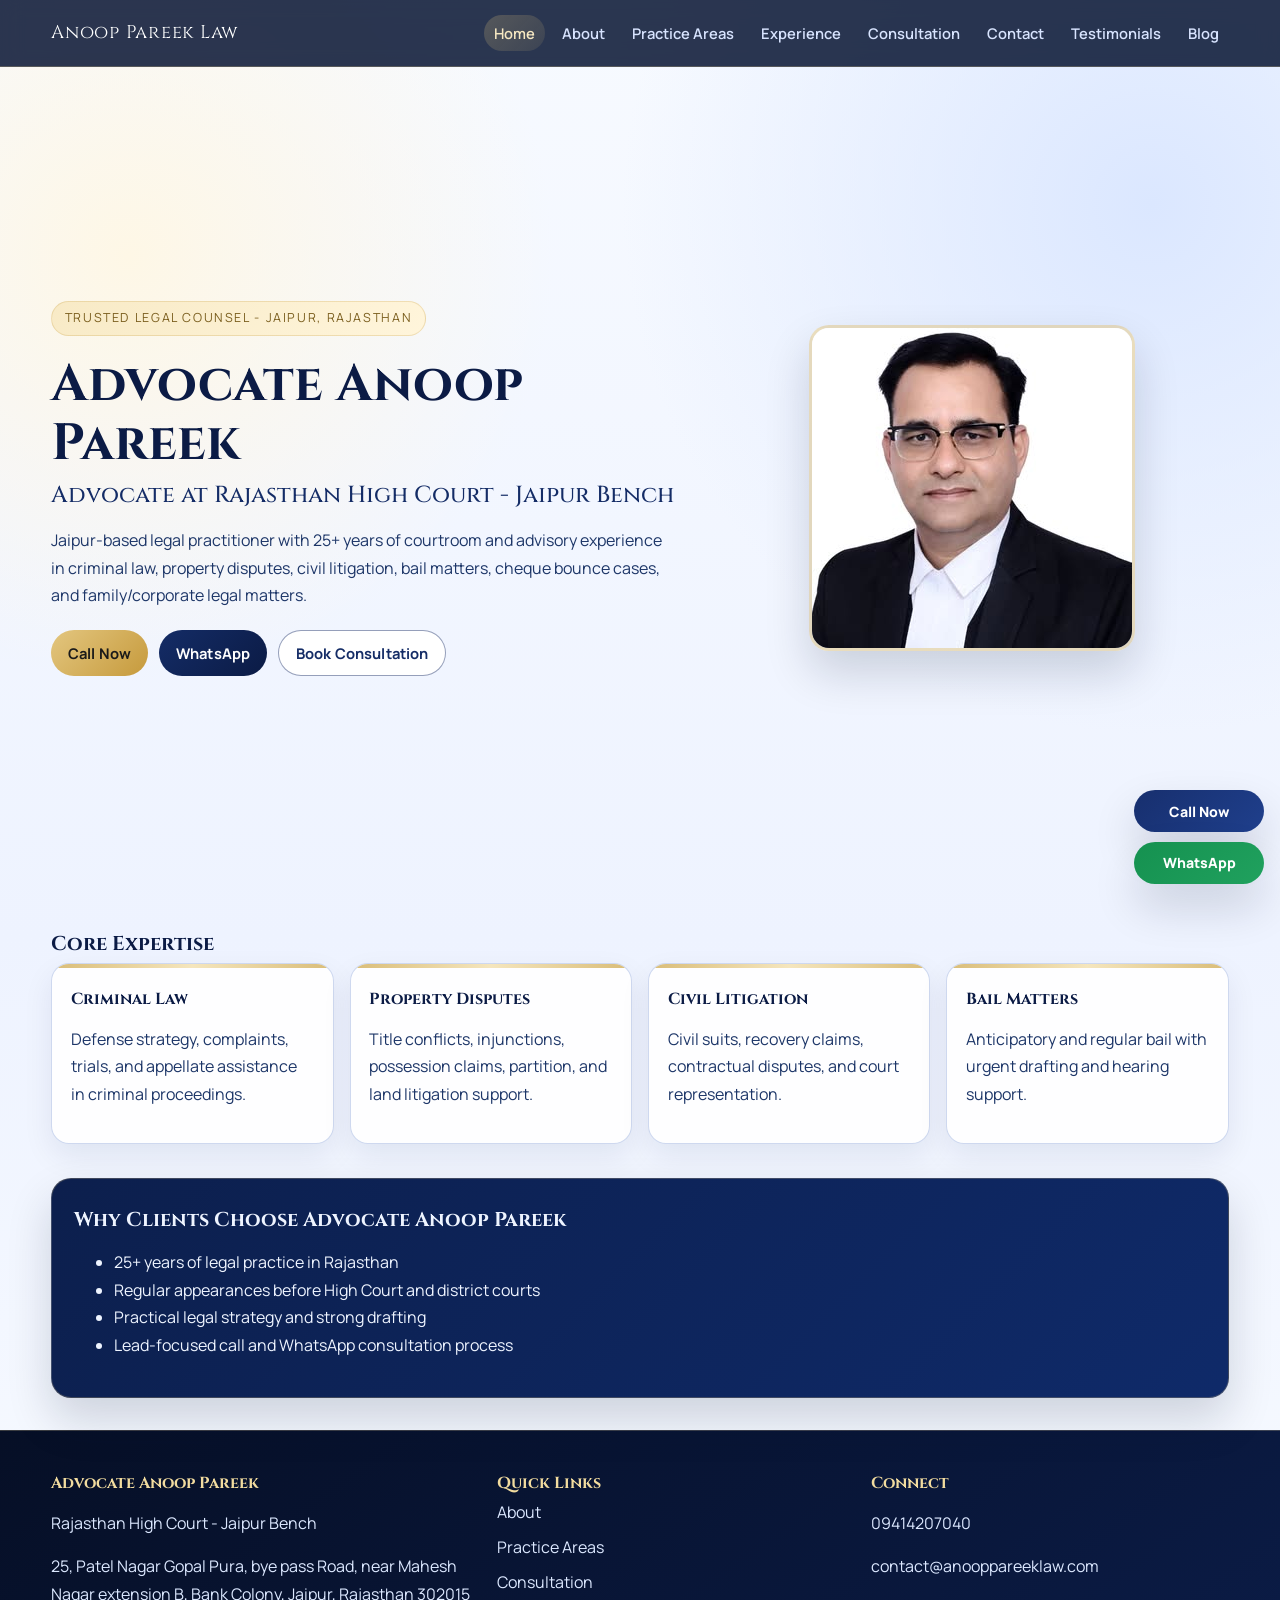
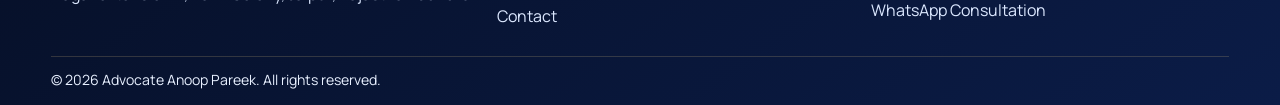
==== index.html @ b4b886d9 "Add files via upload" ====
﻿<!doctype html>
<html lang="en">
<head>
  <meta charset="utf-8" />
  <meta name="viewport" content="width=device-width, initial-scale=1" />
  <title>Advocate Anoop Pareek | Rajasthan High Court Advocate</title>
  <meta name="description" content="Advocate Anoop Pareek is a Rajasthan High Court advocate based in Jaipur with over 25 years of legal experience." />
  <link rel="stylesheet" href="assets/css/style.css" />
  <script type="application/ld+json">
  {
    "@context": "https://schema.org",
    "@type": "LegalService",
    "name": "Advocate Anoop Pareek",
    "areaServed": "Jaipur, Rajasthan, India",
    "telephone": "09414207040",
    "email": "contact@anooppareeklaw.com",
    "url": "https://www.anooppareeklaw.com",
    "sameAs": [
      "https://linkedin.com/in/anoop-pareek-a4768a255",
      "https://www.instagram.com/advocateanooppareek/",
      "https://badavakeel.com/lawyer/profile/advocate-anoop-pareek"
    ]
  }
  </script>
</head>
<body>
  <header class="site-header">
    <div class="container nav-wrap">
      <a class="brand" href="index.html">Anoop Pareek Law</a>
      <nav>
        <a href="index.html">Home</a><a href="about.html">About</a><a href="practice-areas.html">Practice Areas</a><a href="experience.html">Experience</a><a href="consultation.html">Consultation</a><a href="contact.html">Contact</a><a href="testimonials.html">Testimonials</a><a href="blog.html">Blog</a>
      </nav>
    </div>
  </header>

  <main>
    <section class="hero container">
      <div>
        <p class="eyebrow">Trusted Legal Counsel - Jaipur, Rajasthan</p>
        <h1>Advocate Anoop Pareek</h1>
        <h2>Advocate at Rajasthan High Court - Jaipur Bench</h2>
        <p>Jaipur-based legal practitioner with 25+ years of courtroom and advisory experience in criminal law, property disputes, civil litigation, bail matters, cheque bounce cases, and family/corporate legal matters.</p>
        <div class="cta-row">
          <a class="btn primary" href="tel:+919414207040">Call Now</a>
          <a class="btn secondary" href="https://wa.me/919414207040" target="_blank">WhatsApp</a>
          <a class="btn tertiary" href="consultation.html">Book Consultation</a>
        </div>
      </div>
      <div class="photo-wrap">
        <img class="photo" src="assets/images/anup.jpg" alt="Advocate Anoop Pareek" />
      </div>
    </section>

    <section class="container section">
      <h3>Core Expertise</h3>
      <div class="grid">
        <article class="card"><h4>Criminal Law</h4><p>Defense strategy, complaints, trials, and appellate assistance in criminal proceedings.</p></article>
        <article class="card"><h4>Property Disputes</h4><p>Title conflicts, injunctions, possession claims, partition, and land litigation support.</p></article>
        <article class="card"><h4>Civil Litigation</h4><p>Civil suits, recovery claims, contractual disputes, and court representation.</p></article>
        <article class="card"><h4>Bail Matters</h4><p>Anticipatory and regular bail with urgent drafting and hearing support.</p></article>
      </div>
    </section>

    <section class="container section highlight">
      <h3>Why Clients Choose Advocate Anoop Pareek</h3>
      <ul>
        <li>25+ years of legal practice in Rajasthan</li>
        <li>Regular appearances before High Court and district courts</li>
        <li>Practical legal strategy and strong drafting</li>
        <li>Lead-focused call and WhatsApp consultation process</li>
      </ul>
    </section>
  </main>

  <footer class="site-footer">
    <div class="container footer-grid">
      <div><h4>Advocate Anoop Pareek</h4><p>Rajasthan High Court - Jaipur Bench</p><p>25, Patel Nagar Gopal Pura, bye pass Road, near Mahesh Nagar extension B, Bank Colony, Jaipur, Rajasthan 302015</p></div>
      <div><h4>Quick Links</h4><ul><li><a href="about.html">About</a></li><li><a href="practice-areas.html">Practice Areas</a></li><li><a href="consultation.html">Consultation</a></li><li><a href="contact.html">Contact</a></li></ul></div>
      <div><h4>Connect</h4><p><a href="tel:+919414207040">09414207040</a></p><p><a href="mailto:contact@anooppareeklaw.com">contact@anooppareeklaw.com</a></p><p><a href="https://wa.me/919414207040" target="_blank">WhatsApp Consultation</a></p></div>
    </div>
    <div class="container copyright">© 2026 Advocate Anoop Pareek. All rights reserved.</div>
  </footer>

  <div class="floating-actions">
    <a class="float-btn call" href="tel:+919414207040">Call Now</a>
    <a class="float-btn whatsapp" href="https://wa.me/919414207040" target="_blank">WhatsApp</a>
  </div>
  <script src="assets/js/main.js"></script>
</body>
</html>
---- assets/css/style.css ----
﻿@import url('https://fonts.googleapis.com/css2?family=Cinzel:wght@500;700&family=Manrope:wght@400;500;600;700;800&display=swap');

:root {
  --navy-950: #060f26;
  --navy-900: #0b1b45;
  --navy-800: #142c66;
  --slate-100: #eef3ff;
  --slate-200: #dbe5ff;
  --slate-400: #8ea2d1;
  --gold-500: #c8a34d;
  --gold-400: #e0c37d;
  --text: #102349;
  --white: #ffffff;
  --max: 1180px;
  --shadow-soft: 0 12px 30px rgba(13, 29, 71, 0.08);
  --shadow-strong: 0 22px 45px rgba(7, 17, 44, 0.16);
}

* { box-sizing: border-box; }

html, body {
  margin: 0;
  padding: 0;
}

body {
  font-family: "Manrope", sans-serif;
  color: var(--text);
  background:
    radial-gradient(circle at 10% 15%, #fef7e6 0%, transparent 23%),
    radial-gradient(circle at 90% 12%, #dbe7ff 0%, transparent 28%),
    linear-gradient(180deg, #f7faff 0%, #eef3ff 55%, #f8fbff 100%);
  min-height: 100vh;
}

a {
  color: var(--navy-800);
  text-decoration: none;
}

img {
  display: block;
  max-width: 100%;
}

.container {
  width: min(var(--max), 92%);
  margin: 0 auto;
}

.site-header {
  position: sticky;
  top: 0;
  z-index: 40;
  backdrop-filter: blur(10px);
  background: rgba(7, 19, 50, 0.85);
  border-bottom: 1px solid rgba(224, 195, 125, 0.25);
}

.nav-wrap {
  display: flex;
  align-items: center;
  justify-content: space-between;
  gap: 1rem;
  padding: 0.95rem 0;
}

.brand {
  color: var(--white);
  font-family: "Cinzel", serif;
  font-size: 1.15rem;
  letter-spacing: 0.04em;
}

nav {
  display: flex;
  flex-wrap: wrap;
  gap: 0.45rem;
  justify-content: flex-end;
}

nav a {
  color: #d8e4ff;
  font-size: 0.92rem;
  font-weight: 600;
  padding: 0.48rem 0.62rem;
  border-radius: 999px;
  transition: 0.25s ease;
}

nav a:hover,
nav a.active {
  background: linear-gradient(135deg, rgba(224, 195, 125, 0.24), rgba(224, 195, 125, 0.1));
  color: #f6e8c2;
}

main {
  position: relative;
}

.hero {
  min-height: calc(100vh - 76px);
  display: grid;
  grid-template-columns: 1.1fr 0.9fr;
  gap: 2.3rem;
  align-items: center;
  padding: 4rem 0 2.8rem;
}

.eyebrow {
  display: inline-flex;
  align-items: center;
  gap: 0.45rem;
  font-size: 0.78rem;
  letter-spacing: 0.13em;
  text-transform: uppercase;
  color: #7b5f1f;
  background: linear-gradient(135deg, #f8eac6, #fff5db);
  border: 1px solid rgba(200, 163, 77, 0.28);
  border-radius: 999px;
  padding: 0.36rem 0.78rem;
  margin: 0 0 0.9rem;
}

h1, h2, h3, h4 {
  font-family: "Cinzel", serif;
  margin: 0.35rem 0;
  color: var(--navy-900);
}

h1 { font-size: clamp(2.05rem, 4vw, 3.2rem); line-height: 1.15; }
h2 { font-size: clamp(1.06rem, 2.3vw, 1.45rem); color: var(--navy-800); font-weight: 500; }
h3 { font-size: 1.25rem; }

p, li {
  line-height: 1.72;
  color: #1d3668;
}

.section {
  padding: 2.1rem 0;
}

.page-title {
  margin-bottom: 0.7rem;
}

.grid {
  display: grid;
  grid-template-columns: repeat(4, minmax(0, 1fr));
  gap: 1rem;
}

.grid.two {
  grid-template-columns: repeat(2, minmax(0, 1fr));
}

.card {
  position: relative;
  background: rgba(255, 255, 255, 0.9);
  border: 1px solid rgba(162, 180, 224, 0.52);
  border-radius: 18px;
  padding: 1.18rem;
  box-shadow: var(--shadow-soft);
  overflow: hidden;
  transition: transform 0.25s ease, box-shadow 0.25s ease;
}

.card::before {
  content: "";
  position: absolute;
  inset: 0 auto auto 0;
  width: 100%;
  height: 4px;
  background: linear-gradient(90deg, #d5b568, #f4e3b6, #d5b568);
  opacity: 0.9;
}

.card:hover {
  transform: translateY(-4px);
  box-shadow: var(--shadow-strong);
}

.photo-wrap {
  display: flex;
  justify-content: center;
}

.photo {
  border-radius: 20px;
  border: 3px solid rgba(224, 195, 125, 0.5);
  background: linear-gradient(145deg, #f4f7ff, #e0e8ff);
  box-shadow: var(--shadow-strong);
}

.btn {
  display: inline-flex;
  align-items: center;
  justify-content: center;
  padding: 0.76rem 1.05rem;
  border-radius: 999px;
  font-size: 0.92rem;
  font-weight: 700;
  letter-spacing: 0.01em;
  border: 0;
  transition: 0.22s ease;
}

.btn:hover {
  transform: translateY(-2px);
}

.cta-row {
  display: flex;
  gap: 0.7rem;
  flex-wrap: wrap;
  margin-top: 1.25rem;
}

.primary {
  background: linear-gradient(135deg, #e3c67f, #c69a3c);
  color: #1a1a1a;
}

.secondary {
  background: linear-gradient(135deg, var(--navy-800), var(--navy-900));
  color: var(--white);
}

.tertiary {
  border: 1px solid rgba(20, 44, 102, 0.45);
  color: var(--navy-800);
  background: #fff;
}

.highlight {
  background: linear-gradient(135deg, #0c1f4d, #0f2a69);
  border: 1px solid rgba(224, 195, 125, 0.24);
  border-radius: 20px;
  padding: 1.35rem;
  color: #e9f0ff;
  box-shadow: var(--shadow-strong);
}

.highlight h3,
.highlight li { color: #eef4ff; }

.form {
  display: grid;
  gap: 1rem;
  max-width: 760px;
}

.form label {
  display: grid;
  gap: 0.38rem;
  font-weight: 700;
  color: #1c3569;
}

input, textarea {
  font: inherit;
  border-radius: 11px;
  border: 1px solid #bfd0f7;
  background: #fdfefe;
  padding: 0.72rem;
  outline: none;
}

input:focus,
textarea:focus {
  border-color: #5d7ed1;
  box-shadow: 0 0 0 3px rgba(93, 126, 209, 0.18);
}

#status {
  font-weight: 700;
  color: #2c4f95;
  margin: 0;
}

.map-wrap iframe {
  width: 100%;
  min-height: 330px;
  border: 0;
  border-radius: 12px;
}

.site-footer {
  margin-top: 2rem;
  background: linear-gradient(145deg, #060f26, #0b1c47);
  color: #e8f0ff;
  border-top: 1px solid rgba(224, 195, 125, 0.24);
  padding: 2.2rem 0 1rem;
}

.footer-grid {
  display: grid;
  grid-template-columns: 1.2fr 1fr 1fr;
  gap: 1rem;
}

.site-footer h4 {
  color: #f2dc9f;
}

.site-footer p,
.site-footer li,
.site-footer a {
  color: #dce8ff;
}

.site-footer ul {
  margin: 0;
  padding: 0;
  list-style: none;
  display: grid;
  gap: 0.45rem;
}

.copyright {
  margin-top: 1rem;
  padding-top: 0.8rem;
  border-top: 1px solid rgba(224, 195, 125, 0.2);
  font-size: 0.88rem;
}

.floating-actions {
  position: fixed;
  right: 1rem;
  bottom: 1rem;
  display: grid;
  gap: 0.58rem;
  z-index: 90;
}

.float-btn {
  min-width: 130px;
  text-align: center;
  font-size: 0.88rem;
  font-weight: 800;
  color: var(--white);
  border-radius: 999px;
  padding: 0.73rem 0.9rem;
  box-shadow: var(--shadow-strong);
}

.float-btn.call { background: linear-gradient(135deg, #172f6e, #1f3f8c); }
.float-btn.whatsapp { background: linear-gradient(135deg, #159150, #20a15e); }

.reveal {
  opacity: 0;
  transform: translateY(16px);
  transition: opacity 0.5s ease, transform 0.5s ease;
}

.reveal.show {
  opacity: 1;
  transform: translateY(0);
}

@media (max-width: 1020px) {
  .hero {
    grid-template-columns: 1fr;
    min-height: auto;
    padding-top: 2.4rem;
  }

  .grid {
    grid-template-columns: repeat(2, minmax(0, 1fr));
  }

  .footer-grid {
    grid-template-columns: 1fr 1fr;
  }
}

@media (max-width: 700px) {
  .nav-wrap {
    flex-direction: column;
    align-items: flex-start;
  }

  nav {
    width: 100%;
    overflow-x: auto;
    padding-bottom: 0.25rem;
    flex-wrap: nowrap;
  }

  nav a { white-space: nowrap; }

  .grid,
  .grid.two,
  .footer-grid {
    grid-template-columns: 1fr;
  }

  .floating-actions {
    right: 0.75rem;
    bottom: 0.75rem;
  }

  .float-btn {
    min-width: 116px;
    font-size: 0.82rem;
  }
}
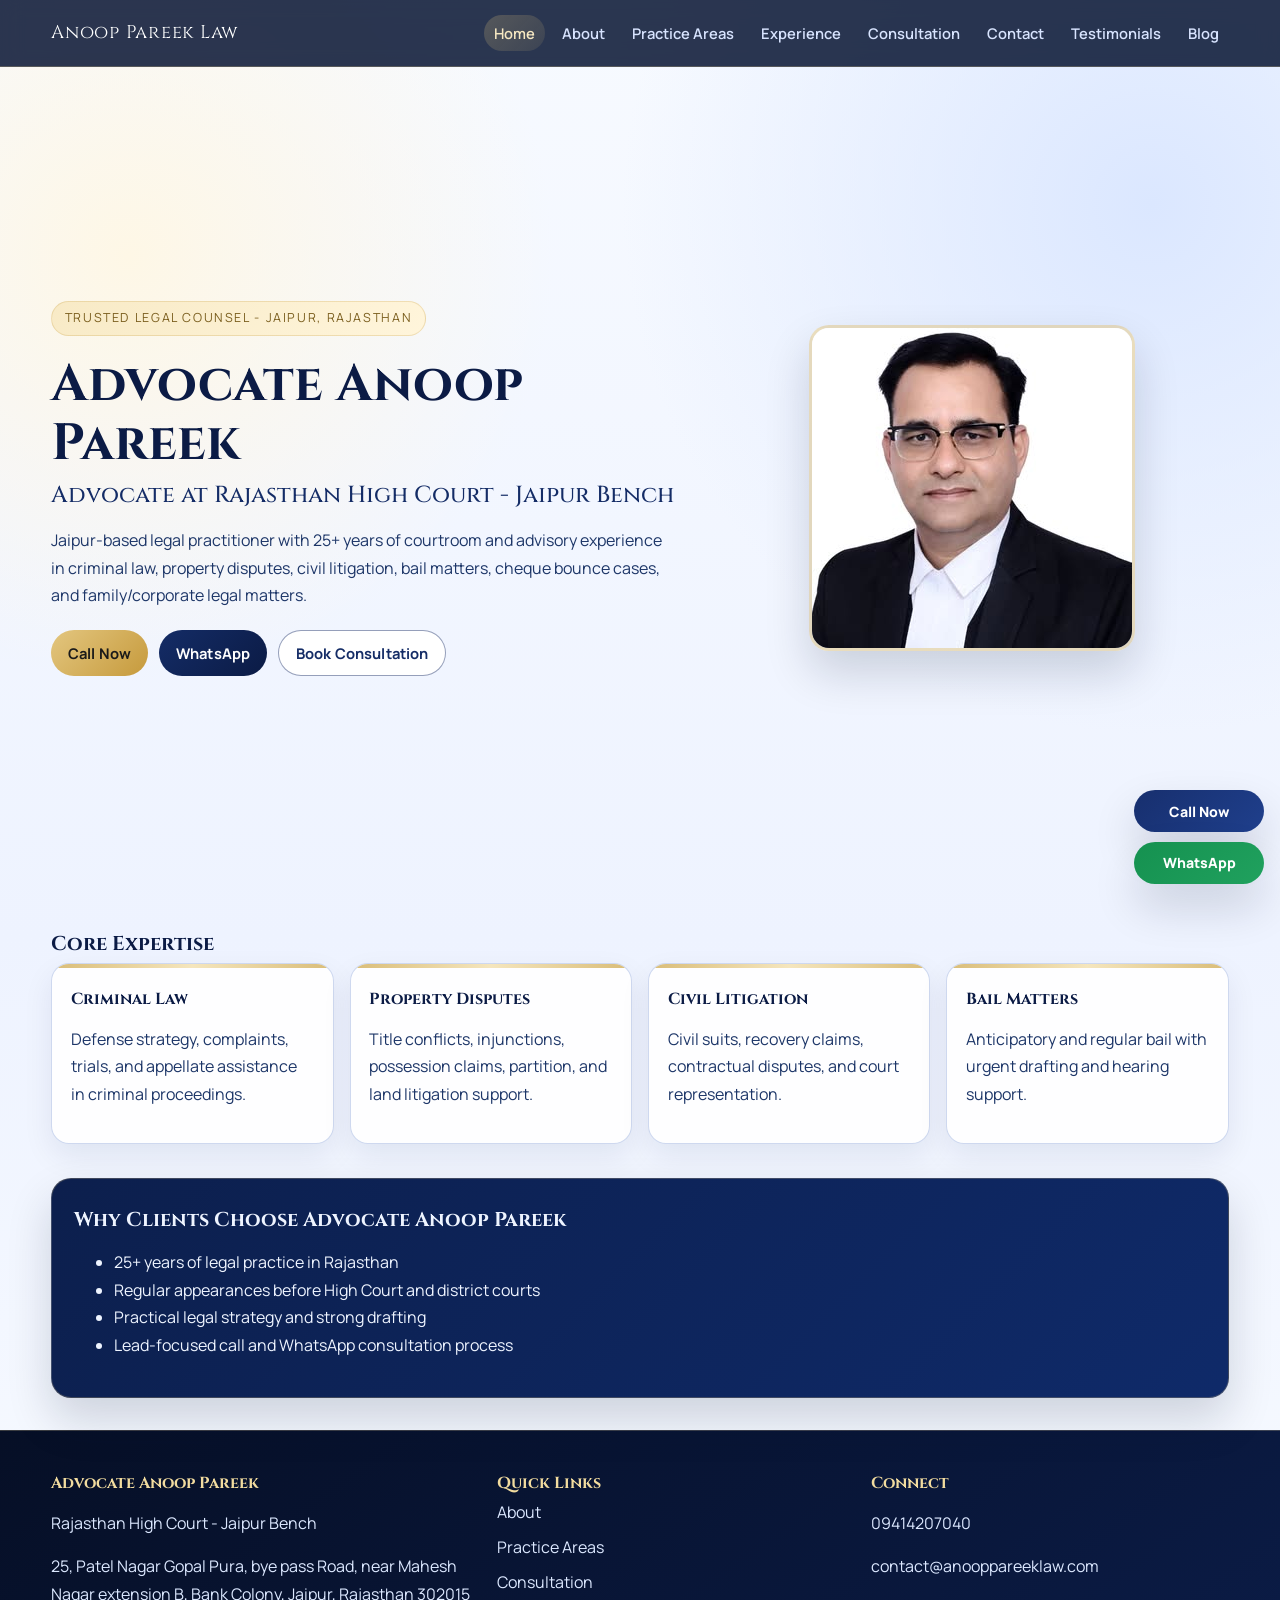
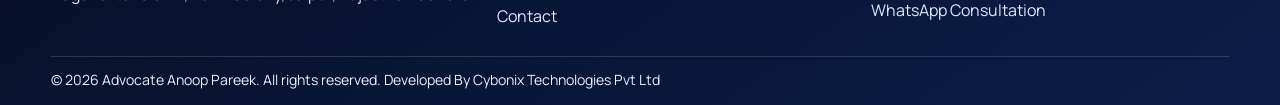
==== commit 257bfa19: "Update index.html" ====
--- a/index.html
+++ b/index.html
@@ -1,94 +1,95 @@
-﻿<!doctype html>
-<html lang="en">
-<head>
-  <meta charset="utf-8" />
-  <meta name="viewport" content="width=device-width, initial-scale=1" />
-  <title>Advocate Anoop Pareek | Rajasthan High Court Advocate</title>
-  <meta name="description" content="Advocate Anoop Pareek is a Rajasthan High Court advocate based in Jaipur with over 25 years of legal experience." />
-  <link rel="stylesheet" href="assets/css/style.css" />
-  <script type="application/ld+json">
-  {
-    "@context": "https://schema.org",
-    "@type": "LegalService",
-    "name": "Advocate Anoop Pareek",
-    "areaServed": "Jaipur, Rajasthan, India",
-    "telephone": "09414207040",
-    "email": "contact@anooppareeklaw.com",
-    "url": "https://www.anooppareeklaw.com",
-    "sameAs": [
-      "https://linkedin.com/in/anoop-pareek-a4768a255",
-      "https://www.instagram.com/advocateanooppareek/",
-      "https://badavakeel.com/lawyer/profile/advocate-anoop-pareek"
-    ]
-  }
-  </script>
-</head>
-<body>
-  <header class="site-header">
-    <div class="container nav-wrap">
-      <a class="brand" href="index.html">Anoop Pareek Law</a>
-      <nav>
-        <a href="index.html">Home</a><a href="about.html">About</a><a href="practice-areas.html">Practice Areas</a><a href="experience.html">Experience</a><a href="consultation.html">Consultation</a><a href="contact.html">Contact</a><a href="testimonials.html">Testimonials</a><a href="blog.html">Blog</a>
-      </nav>
-    </div>
-  </header>
-
-  <main>
-    <section class="hero container">
-      <div>
-        <p class="eyebrow">Trusted Legal Counsel - Jaipur, Rajasthan</p>
-        <h1>Advocate Anoop Pareek</h1>
-        <h2>Advocate at Rajasthan High Court - Jaipur Bench</h2>
-        <p>Jaipur-based legal practitioner with 25+ years of courtroom and advisory experience in criminal law, property disputes, civil litigation, bail matters, cheque bounce cases, and family/corporate legal matters.</p>
-        <div class="cta-row">
-          <a class="btn primary" href="tel:+919414207040">Call Now</a>
-          <a class="btn secondary" href="https://wa.me/919414207040" target="_blank">WhatsApp</a>
-          <a class="btn tertiary" href="consultation.html">Book Consultation</a>
-        </div>
-      </div>
-      <div class="photo-wrap">
-        <img class="photo" src="assets/images/anup.jpg" alt="Advocate Anoop Pareek" />
-      </div>
-    </section>
-
-    <section class="container section">
-      <h3>Core Expertise</h3>
-      <div class="grid">
-        <article class="card"><h4>Criminal Law</h4><p>Defense strategy, complaints, trials, and appellate assistance in criminal proceedings.</p></article>
-        <article class="card"><h4>Property Disputes</h4><p>Title conflicts, injunctions, possession claims, partition, and land litigation support.</p></article>
-        <article class="card"><h4>Civil Litigation</h4><p>Civil suits, recovery claims, contractual disputes, and court representation.</p></article>
-        <article class="card"><h4>Bail Matters</h4><p>Anticipatory and regular bail with urgent drafting and hearing support.</p></article>
-      </div>
-    </section>
-
-    <section class="container section highlight">
-      <h3>Why Clients Choose Advocate Anoop Pareek</h3>
-      <ul>
-        <li>25+ years of legal practice in Rajasthan</li>
-        <li>Regular appearances before High Court and district courts</li>
-        <li>Practical legal strategy and strong drafting</li>
-        <li>Lead-focused call and WhatsApp consultation process</li>
-      </ul>
-    </section>
-  </main>
-
-  <footer class="site-footer">
-    <div class="container footer-grid">
-      <div><h4>Advocate Anoop Pareek</h4><p>Rajasthan High Court - Jaipur Bench</p><p>25, Patel Nagar Gopal Pura, bye pass Road, near Mahesh Nagar extension B, Bank Colony, Jaipur, Rajasthan 302015</p></div>
-      <div><h4>Quick Links</h4><ul><li><a href="about.html">About</a></li><li><a href="practice-areas.html">Practice Areas</a></li><li><a href="consultation.html">Consultation</a></li><li><a href="contact.html">Contact</a></li></ul></div>
-      <div><h4>Connect</h4><p><a href="tel:+919414207040">09414207040</a></p><p><a href="mailto:contact@anooppareeklaw.com">contact@anooppareeklaw.com</a></p><p><a href="https://wa.me/919414207040" target="_blank">WhatsApp Consultation</a></p></div>
-    </div>
-    <div class="container copyright">© 2026 Advocate Anoop Pareek. All rights reserved.</div>
-  </footer>
-
-  <div class="floating-actions">
-    <a class="float-btn call" href="tel:+919414207040">Call Now</a>
-    <a class="float-btn whatsapp" href="https://wa.me/919414207040" target="_blank">WhatsApp</a>
-  </div>
-  <script src="assets/js/main.js"></script>
-</body>
+﻿<!doctype html>
+<html lang="en">
+<head>
+  <meta charset="utf-8" />
+  <meta name="viewport" content="width=device-width, initial-scale=1" />
+  <title>Advocate Anoop Pareek | Rajasthan High Court Advocate</title>
+  <meta name="description" content="Advocate Anoop Pareek is a Rajasthan High Court advocate based in Jaipur with over 25 years of legal experience." />
+  <link rel="stylesheet" href="assets/css/style.css" />
+  <script type="application/ld+json">
+  {
+    "@context": "https://schema.org",
+    "@type": "LegalService",
+    "name": "Advocate Anoop Pareek",
+    "areaServed": "Jaipur, Rajasthan, India",
+    "telephone": "09414207040",
+    "email": "contact@anooppareeklaw.com",
+    "url": "https://www.anooppareeklaw.com",
+    "sameAs": [
+      "https://linkedin.com/in/anoop-pareek-a4768a255",
+      "https://www.instagram.com/advocateanooppareek/",
+      "https://badavakeel.com/lawyer/profile/advocate-anoop-pareek"
+    ]
+  }
+  </script>
+</head>
+<body>
+  <header class="site-header">
+    <div class="container nav-wrap">
+      <a class="brand" href="index.html">Anoop Pareek Law</a>
+      <nav>
+        <a href="index.html">Home</a><a href="about.html">About</a><a href="practice-areas.html">Practice Areas</a><a href="experience.html">Experience</a><a href="consultation.html">Consultation</a><a href="contact.html">Contact</a><a href="testimonials.html">Testimonials</a><a href="blog.html">Blog</a>
+      </nav>
+    </div>
+  </header>
+
+  <main>
+    <section class="hero container">
+      <div>
+        <p class="eyebrow">Trusted Legal Counsel - Jaipur, Rajasthan</p>
+        <h1>Advocate Anoop Pareek</h1>
+        <h2>Advocate at Rajasthan High Court - Jaipur Bench</h2>
+        <p>Jaipur-based legal practitioner with 25+ years of courtroom and advisory experience in criminal law, property disputes, civil litigation, bail matters, cheque bounce cases, and family/corporate legal matters.</p>
+        <div class="cta-row">
+          <a class="btn primary" href="tel:+919414207040">Call Now</a>
+          <a class="btn secondary" href="https://wa.me/919414207040" target="_blank">WhatsApp</a>
+          <a class="btn tertiary" href="consultation.html">Book Consultation</a>
+        </div>
+      </div>
+      <div class="photo-wrap">
+        <img class="photo" src="assets/images/anup.jpg" alt="Advocate Anoop Pareek" />
+      </div>
+    </section>
+
+    <section class="container section">
+      <h3>Core Expertise</h3>
+      <div class="grid">
+        <article class="card"><h4>Criminal Law</h4><p>Defense strategy, complaints, trials, and appellate assistance in criminal proceedings.</p></article>
+        <article class="card"><h4>Property Disputes</h4><p>Title conflicts, injunctions, possession claims, partition, and land litigation support.</p></article>
+        <article class="card"><h4>Civil Litigation</h4><p>Civil suits, recovery claims, contractual disputes, and court representation.</p></article>
+        <article class="card"><h4>Bail Matters</h4><p>Anticipatory and regular bail with urgent drafting and hearing support.</p></article>
+      </div>
+    </section>
+
+    <section class="container section highlight">
+      <h3>Why Clients Choose Advocate Anoop Pareek</h3>
+      <ul>
+        <li>25+ years of legal practice in Rajasthan</li>
+        <li>Regular appearances before High Court and district courts</li>
+        <li>Practical legal strategy and strong drafting</li>
+        <li>Lead-focused call and WhatsApp consultation process</li>
+      </ul>
+    </section>
+  </main>
+
+  <footer class="site-footer">
+    <div class="container footer-grid">
+      <div><h4>Advocate Anoop Pareek</h4><p>Rajasthan High Court - Jaipur Bench</p><p>25, Patel Nagar Gopal Pura, bye pass Road, near Mahesh Nagar extension B, Bank Colony, Jaipur, Rajasthan 302015</p></div>
+      <div><h4>Quick Links</h4><ul><li><a href="about.html">About</a></li><li><a href="practice-areas.html">Practice Areas</a></li><li><a href="consultation.html">Consultation</a></li><li><a href="contact.html">Contact</a></li></ul></div>
+      <div><h4>Connect</h4><p><a href="tel:+919414207040">09414207040</a></p><p><a href="mailto:contact@anooppareeklaw.com">contact@anooppareeklaw.com</a></p><p><a href="https://wa.me/919414207040" target="_blank">WhatsApp Consultation</a></p></div>
+    </div>
+    <div class="container copyright">© 2026 Advocate Anoop Pareek. All rights reserved. Developed By Cybonix Technologies Pvt Ltd</div>
+  </footer>
+
+  <div class="floating-actions">
+    <a class="float-btn call" href="tel:+919414207040">Call Now</a>
+    <a class="float-btn whatsapp" href="https://wa.me/919414207040" target="_blank">WhatsApp</a>
+  </div>
+  <script src="assets/js/main.js"></script>
+</body>
 </html>
 
 
 
 
+
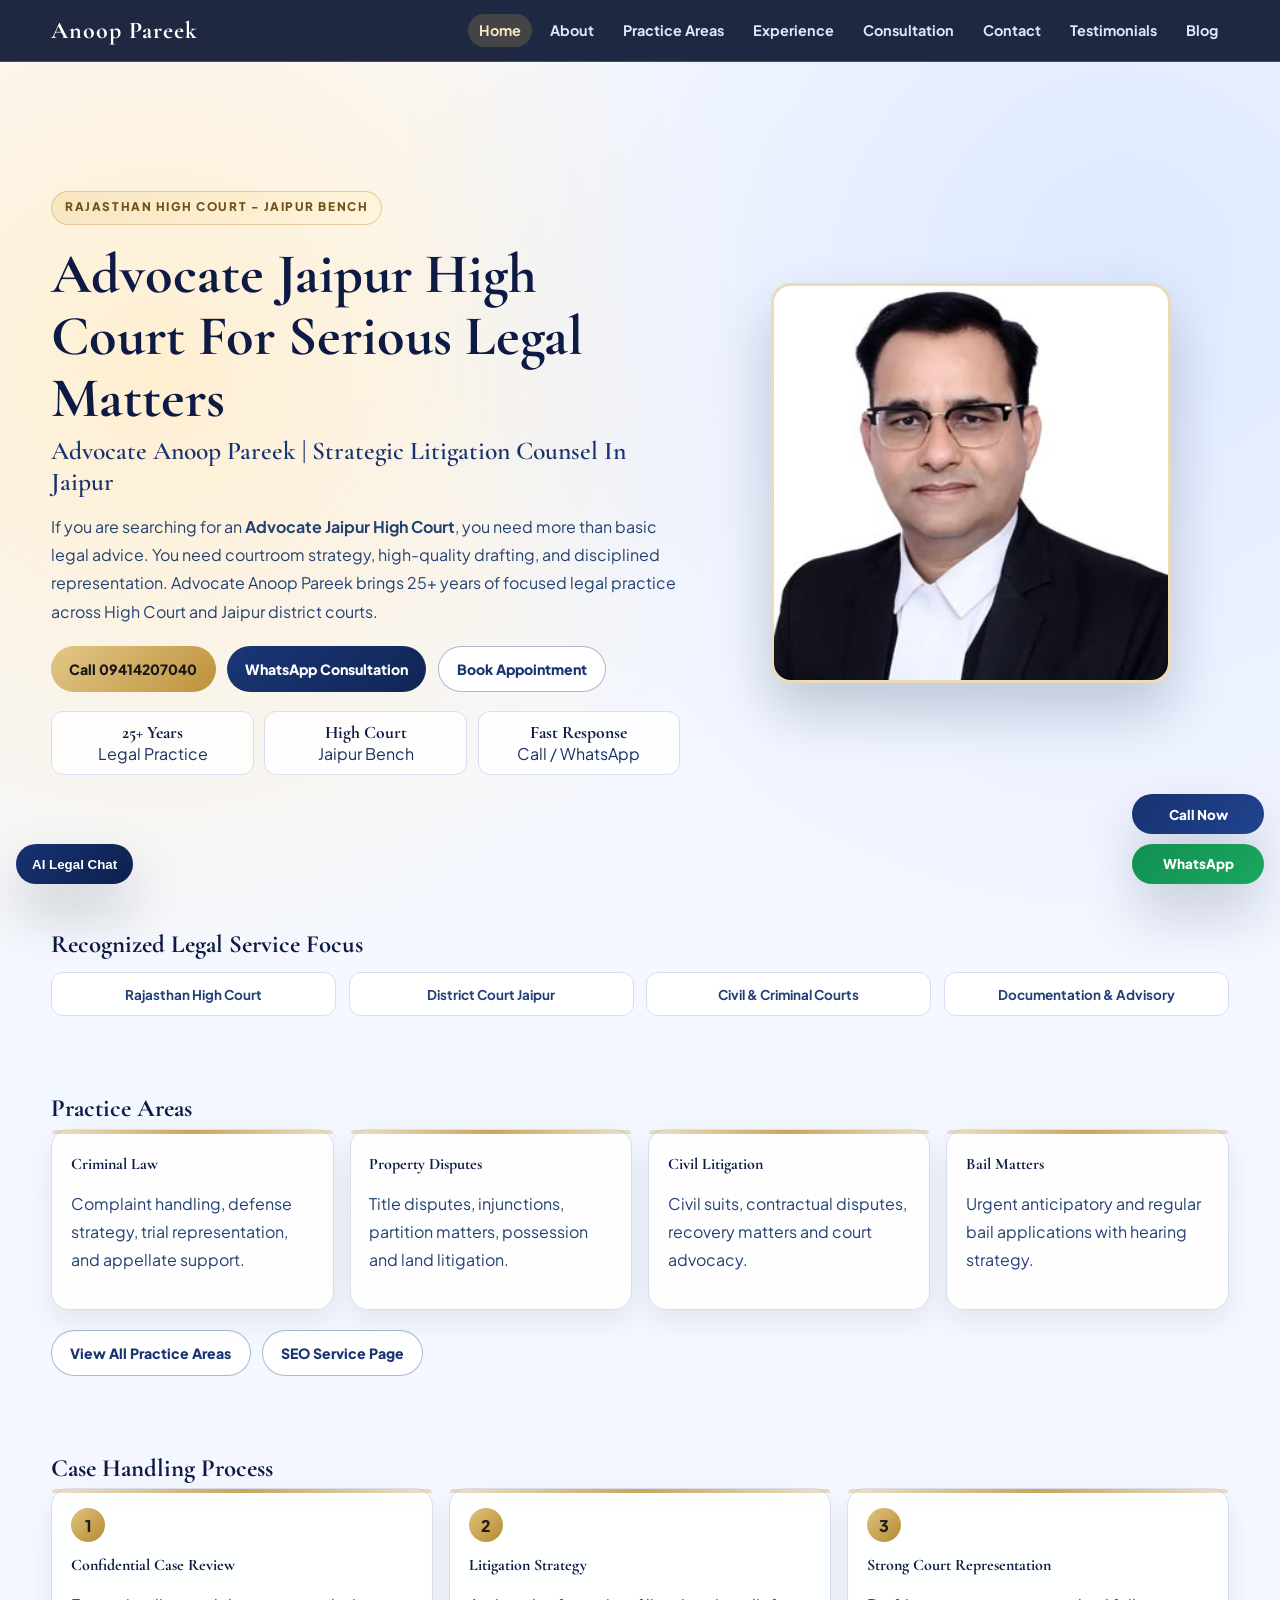
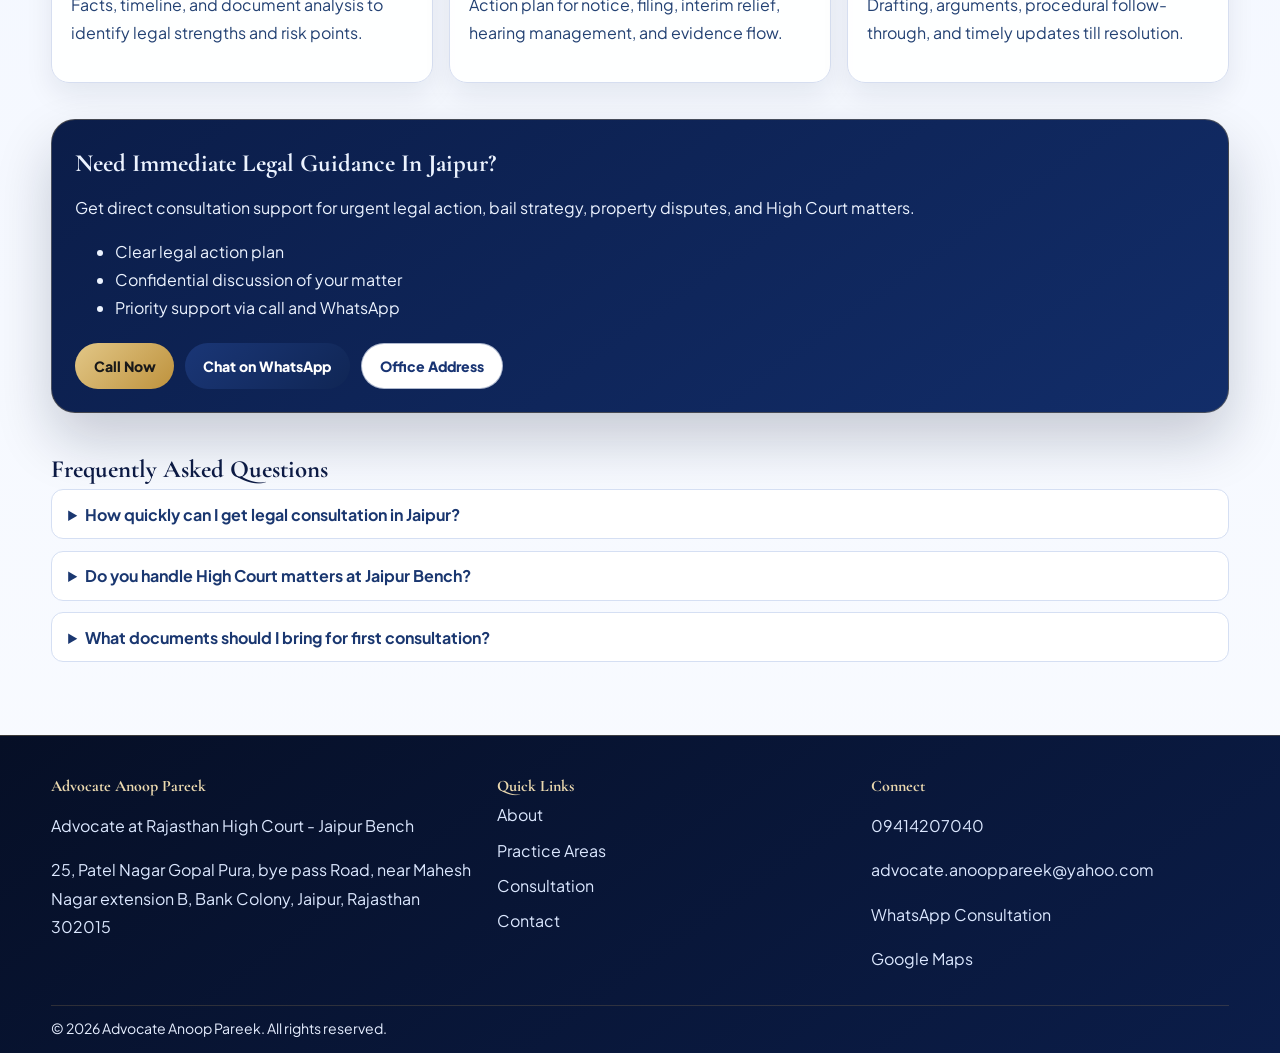
==== commit 5478c43f: "Add files via upload" ====
--- a/index.html
+++ b/index.html
@@ -1,95 +1,223 @@
-﻿<!doctype html>
-<html lang="en">
-<head>
-  <meta charset="utf-8" />
-  <meta name="viewport" content="width=device-width, initial-scale=1" />
-  <title>Advocate Anoop Pareek | Rajasthan High Court Advocate</title>
-  <meta name="description" content="Advocate Anoop Pareek is a Rajasthan High Court advocate based in Jaipur with over 25 years of legal experience." />
-  <link rel="stylesheet" href="assets/css/style.css" />
-  <script type="application/ld+json">
-  {
-    "@context": "https://schema.org",
-    "@type": "LegalService",
-    "name": "Advocate Anoop Pareek",
-    "areaServed": "Jaipur, Rajasthan, India",
-    "telephone": "09414207040",
-    "email": "contact@anooppareeklaw.com",
-    "url": "https://www.anooppareeklaw.com",
-    "sameAs": [
-      "https://linkedin.com/in/anoop-pareek-a4768a255",
-      "https://www.instagram.com/advocateanooppareek/",
-      "https://badavakeel.com/lawyer/profile/advocate-anoop-pareek"
-    ]
-  }
-  </script>
-</head>
-<body>
-  <header class="site-header">
-    <div class="container nav-wrap">
-      <a class="brand" href="index.html">Anoop Pareek Law</a>
-      <nav>
-        <a href="index.html">Home</a><a href="about.html">About</a><a href="practice-areas.html">Practice Areas</a><a href="experience.html">Experience</a><a href="consultation.html">Consultation</a><a href="contact.html">Contact</a><a href="testimonials.html">Testimonials</a><a href="blog.html">Blog</a>
-      </nav>
-    </div>
-  </header>
-
-  <main>
-    <section class="hero container">
-      <div>
-        <p class="eyebrow">Trusted Legal Counsel - Jaipur, Rajasthan</p>
-        <h1>Advocate Anoop Pareek</h1>
-        <h2>Advocate at Rajasthan High Court - Jaipur Bench</h2>
-        <p>Jaipur-based legal practitioner with 25+ years of courtroom and advisory experience in criminal law, property disputes, civil litigation, bail matters, cheque bounce cases, and family/corporate legal matters.</p>
-        <div class="cta-row">
-          <a class="btn primary" href="tel:+919414207040">Call Now</a>
-          <a class="btn secondary" href="https://wa.me/919414207040" target="_blank">WhatsApp</a>
-          <a class="btn tertiary" href="consultation.html">Book Consultation</a>
-        </div>
-      </div>
-      <div class="photo-wrap">
-        <img class="photo" src="assets/images/anup.jpg" alt="Advocate Anoop Pareek" />
-      </div>
-    </section>
-
-    <section class="container section">
-      <h3>Core Expertise</h3>
-      <div class="grid">
-        <article class="card"><h4>Criminal Law</h4><p>Defense strategy, complaints, trials, and appellate assistance in criminal proceedings.</p></article>
-        <article class="card"><h4>Property Disputes</h4><p>Title conflicts, injunctions, possession claims, partition, and land litigation support.</p></article>
-        <article class="card"><h4>Civil Litigation</h4><p>Civil suits, recovery claims, contractual disputes, and court representation.</p></article>
-        <article class="card"><h4>Bail Matters</h4><p>Anticipatory and regular bail with urgent drafting and hearing support.</p></article>
-      </div>
-    </section>
-
-    <section class="container section highlight">
-      <h3>Why Clients Choose Advocate Anoop Pareek</h3>
-      <ul>
-        <li>25+ years of legal practice in Rajasthan</li>
-        <li>Regular appearances before High Court and district courts</li>
-        <li>Practical legal strategy and strong drafting</li>
-        <li>Lead-focused call and WhatsApp consultation process</li>
-      </ul>
-    </section>
-  </main>
-
-  <footer class="site-footer">
-    <div class="container footer-grid">
-      <div><h4>Advocate Anoop Pareek</h4><p>Rajasthan High Court - Jaipur Bench</p><p>25, Patel Nagar Gopal Pura, bye pass Road, near Mahesh Nagar extension B, Bank Colony, Jaipur, Rajasthan 302015</p></div>
-      <div><h4>Quick Links</h4><ul><li><a href="about.html">About</a></li><li><a href="practice-areas.html">Practice Areas</a></li><li><a href="consultation.html">Consultation</a></li><li><a href="contact.html">Contact</a></li></ul></div>
-      <div><h4>Connect</h4><p><a href="tel:+919414207040">09414207040</a></p><p><a href="mailto:contact@anooppareeklaw.com">contact@anooppareeklaw.com</a></p><p><a href="https://wa.me/919414207040" target="_blank">WhatsApp Consultation</a></p></div>
-    </div>
-    <div class="container copyright">© 2026 Advocate Anoop Pareek. All rights reserved. Developed By Cybonix Technologies Pvt Ltd</div>
-  </footer>
-
-  <div class="floating-actions">
-    <a class="float-btn call" href="tel:+919414207040">Call Now</a>
-    <a class="float-btn whatsapp" href="https://wa.me/919414207040" target="_blank">WhatsApp</a>
-  </div>
-  <script src="assets/js/main.js"></script>
-</body>
+﻿<!doctype html>
+<html lang="en">
+<head>
+  <meta charset="utf-8" />
+  <meta name="viewport" content="width=device-width, initial-scale=1" />
+  <title>Advocate Jaipur High Court | Advocate Anoop Pareek Jaipur</title>
+  <meta name="description" content="Advocate Jaipur High Court legal services by Advocate Anoop Pareek. 25+ years experience in Rajasthan High Court Jaipur Bench, criminal, civil, property, family and cheque bounce matters." />
+  <meta name="keywords" content="Advocate Jaipur High Court, Rajasthan High Court Advocate Jaipur, Criminal Lawyer Jaipur, Property Dispute Lawyer Jaipur, Bail Advocate Jaipur" />
+  <meta name="robots" content="index,follow,max-image-preview:large,max-snippet:-1,max-video-preview:-1" />
+  <link rel="canonical" href="https://www.anooppareeklaw.com/" />
+  <meta property="og:type" content="website" />
+  <meta property="og:title" content="Advocate Jaipur High Court | Advocate Anoop Pareek" />
+  <meta property="og:description" content="Premium legal representation in Jaipur with 25+ years of High Court and litigation experience." />
+  <meta property="og:url" content="https://www.anooppareeklaw.com/" />
+  <meta property="og:image" content="https://www.anooppareeklaw.com/assets/images/anup.jpg" />
+  <meta name="twitter:card" content="summary_large_image" />
+  <meta name="twitter:title" content="Advocate Jaipur High Court | Advocate Anoop Pareek" />
+  <meta name="twitter:description" content="Legal representation in Rajasthan High Court Jaipur Bench and Jaipur courts." />
+  <meta name="twitter:image" content="https://www.anooppareeklaw.com/assets/images/anup.jpg" />
+  <link rel="stylesheet" href="assets/css/style.css" />
+
+  <script type="application/ld+json">
+  {
+    "@context": "https://schema.org",
+    "@type": "LegalService",
+    "name": "Advocate Anoop Pareek",
+    "image": "https://www.anooppareeklaw.com/assets/images/anup.jpg",
+    "url": "https://www.anooppareeklaw.com/",
+    "telephone": "09414207040",
+    "email": "advocate.anooppareek@yahoo.com",
+    "priceRange": "$$",
+    "address": {
+      "@type": "PostalAddress",
+      "streetAddress": "25, Patel Nagar Gopal Pura, bye pass Road, near Mahesh Nagar extension B, Bank Colony",
+      "addressLocality": "Jaipur",
+      "addressRegion": "Rajasthan",
+      "postalCode": "302015",
+      "addressCountry": "IN"
+    },
+    "areaServed": ["Jaipur", "Rajasthan"],
+    "sameAs": [
+      "https://linkedin.com/in/anoop-pareek-a4768a255",
+      "https://www.instagram.com/advocateanooppareek/",
+      "https://badavakeel.com/lawyer/profile/advocate-anoop-pareek"
+    ],
+    "serviceType": [
+      "Criminal Law",
+      "Civil Litigation",
+      "Property Disputes",
+      "Bail Matters",
+      "Cheque Bounce Cases",
+      "Family Law"
+    ]
+  }
+  </script>
+
+  <script type="application/ld+json">
+  {
+    "@context": "https://schema.org",
+    "@type": "WebSite",
+    "name": "Advocate Anoop Pareek",
+    "url": "https://www.anooppareeklaw.com/",
+    "potentialAction": {
+      "@type": "SearchAction",
+      "target": "https://www.anooppareeklaw.com/?q={search_term_string}",
+      "query-input": "required name=search_term_string"
+    }
+  }
+  </script>
+
+  <script type="application/ld+json">
+  {
+    "@context": "https://schema.org",
+    "@type": "FAQPage",
+    "mainEntity": [
+      {
+        "@type": "Question",
+        "name": "Who is a leading Advocate Jaipur High Court for criminal and civil matters?",
+        "acceptedAnswer": {
+          "@type": "Answer",
+          "text": "Advocate Anoop Pareek is a Jaipur-based advocate practicing in Rajasthan High Court Jaipur Bench with over 25 years of legal experience."
+        }
+      },
+      {
+        "@type": "Question",
+        "name": "How can I book consultation with Advocate Anoop Pareek?",
+        "acceptedAnswer": {
+          "@type": "Answer",
+          "text": "You can call 09414207040, use WhatsApp, or submit the consultation form on the website."
+        }
+      },
+      {
+        "@type": "Question",
+        "name": "Which practice areas are handled?",
+        "acceptedAnswer": {
+          "@type": "Answer",
+          "text": "Criminal law, property disputes, civil litigation, bail matters, cheque bounce cases, family law, corporate legal matters, and legal documentation."
+        }
+      }
+    ]
+  }
+  </script>
+</head>
+<body>
+  <header class="site-header">
+    <div class="container nav-wrap">
+      <a class="brand" href="index.html">Anoop Pareek</a>
+      <nav>
+        <a href="index.html">Home</a><a href="about.html">About</a><a href="practice-areas.html">Practice Areas</a><a href="experience.html">Experience</a><a href="consultation.html">Consultation</a><a href="contact.html">Contact</a><a href="testimonials.html">Testimonials</a><a href="blog.html">Blog</a>
+      </nav>
+    </div>
+  </header>
+
+  <main>
+    <section class="hero container">
+      <div>
+        <p class="eyebrow">Rajasthan High Court - Jaipur Bench</p>
+        <h1>Advocate Jaipur High Court For Serious Legal Matters</h1>
+        <h2>Advocate Anoop Pareek | Strategic Litigation Counsel In Jaipur</h2>
+        <p class="hero-sub">If you are searching for an <strong>Advocate Jaipur High Court</strong>, you need more than basic legal advice. You need courtroom strategy, high-quality drafting, and disciplined representation. Advocate Anoop Pareek brings 25+ years of focused legal practice across High Court and Jaipur district courts.</p>
+        <div class="cta-row">
+          <a class="btn primary" href="tel:+919414207040">Call 09414207040</a>
+          <a class="btn secondary" href="https://wa.me/919414207040" target="_blank">WhatsApp Consultation</a>
+          <a class="btn tertiary" href="consultation.html">Book Appointment</a>
+        </div>
+        <div class="hero-kpis">
+          <div class="chip"><strong>25+ Years</strong><span>Legal Practice</span></div>
+          <div class="chip"><strong>High Court</strong><span>Jaipur Bench</span></div>
+          <div class="chip"><strong>Fast Response</strong><span>Call / WhatsApp</span></div>
+        </div>
+      </div>
+      <div class="photo-wrap">
+        <img class="photo" src="assets/images/anup.jpg" alt="Advocate Jaipur High Court - Advocate Anoop Pareek" />
+      </div>
+    </section>
+
+    <section class="container section">
+      <h3>Recognized Legal Service Focus</h3>
+      <div class="logo-strip">
+        <div class="logo-badge">Rajasthan High Court</div>
+        <div class="logo-badge">District Court Jaipur</div>
+        <div class="logo-badge">Civil & Criminal Courts</div>
+        <div class="logo-badge">Documentation & Advisory</div>
+      </div>
+    </section>
+
+    <section class="container section">
+      <h3>Practice Areas</h3>
+      <div class="grid">
+        <article class="card"><h4>Criminal Law</h4><p>Complaint handling, defense strategy, trial representation, and appellate support.</p></article>
+        <article class="card"><h4>Property Disputes</h4><p>Title disputes, injunctions, partition matters, possession and land litigation.</p></article>
+        <article class="card"><h4>Civil Litigation</h4><p>Civil suits, contractual disputes, recovery matters and court advocacy.</p></article>
+        <article class="card"><h4>Bail Matters</h4><p>Urgent anticipatory and regular bail applications with hearing strategy.</p></article>
+      </div>
+      <div class="cta-row">
+        <a class="btn tertiary" href="practice-areas.html">View All Practice Areas</a>
+        <a class="btn tertiary" href="advocate-jaipur-high-court.html">SEO Service Page</a>
+      </div>
+    </section>
+
+    <section class="container section">
+      <h3>Case Handling Process</h3>
+      <div class="process">
+        <article class="card"><span class="step">1</span><h4>Confidential Case Review</h4><p>Facts, timeline, and document analysis to identify legal strengths and risk points.</p></article>
+        <article class="card"><span class="step">2</span><h4>Litigation Strategy</h4><p>Action plan for notice, filing, interim relief, hearing management, and evidence flow.</p></article>
+        <article class="card"><span class="step">3</span><h4>Strong Court Representation</h4><p>Drafting, arguments, procedural follow-through, and timely updates till resolution.</p></article>
+      </div>
+    </section>
+
+    <section class="container section conversion-panel">
+      <h3>Need Immediate Legal Guidance In Jaipur?</h3>
+      <p>Get direct consultation support for urgent legal action, bail strategy, property disputes, and High Court matters.</p>
+      <ul>
+        <li>Clear legal action plan</li>
+        <li>Confidential discussion of your matter</li>
+        <li>Priority support via call and WhatsApp</li>
+      </ul>
+      <div class="cta-row">
+        <a class="btn primary" href="tel:+919414207040">Call Now</a>
+        <a class="btn secondary" href="https://wa.me/919414207040" target="_blank">Chat on WhatsApp</a>
+        <a class="btn tertiary" href="contact.html">Office Address</a>
+      </div>
+    </section>
+
+    <section class="container section">
+      <h3>Frequently Asked Questions</h3>
+      <div class="faq">
+        <details>
+          <summary>How quickly can I get legal consultation in Jaipur?</summary>
+          <p>For urgent matters, call or WhatsApp. Priority consultation can be arranged quickly based on case urgency.</p>
+        </details>
+        <details>
+          <summary>Do you handle High Court matters at Jaipur Bench?</summary>
+          <p>Yes. Advocate Anoop Pareek handles matters before Rajasthan High Court Jaipur Bench and related courts.</p>
+        </details>
+        <details>
+          <summary>What documents should I bring for first consultation?</summary>
+          <p>Bring relevant notices, FIR/order copies, agreements, title records, and any prior legal correspondence.</p>
+        </details>
+      </div>
+    </section>
+  </main>
+
+  <footer class="site-footer">
+    <div class="container footer-grid">
+      <div><h4>Advocate Anoop Pareek</h4><p>Advocate at Rajasthan High Court - Jaipur Bench</p><p>25, Patel Nagar Gopal Pura, bye pass Road, near Mahesh Nagar extension B, Bank Colony, Jaipur, Rajasthan 302015</p></div>
+      <div><h4>Quick Links</h4><ul><li><a href="about.html">About</a></li><li><a href="practice-areas.html">Practice Areas</a></li><li><a href="consultation.html">Consultation</a></li><li><a href="contact.html">Contact</a></li></ul></div>
+      <div><h4>Connect</h4><p><a href="tel:+919414207040">09414207040</a></p><p><a href="mailto:advocate.anooppareek@yahoo.com">advocate.anooppareek@yahoo.com</a></p><p><a href="https://wa.me/919414207040" target="_blank">WhatsApp Consultation</a></p><p><a href="https://share.google/X09A1ukUbsNyIQKoE" target="_blank">Google Maps</a></p></div>
+    </div>
+    <div class="container copyright">© 2026 Advocate Anoop Pareek. All rights reserved.</div>
+  </footer>
+
+  <div class="floating-actions">
+    <a class="float-btn call" href="tel:+919414207040">Call Now</a>
+    <a class="float-btn whatsapp" href="https://wa.me/919414207040" target="_blank">WhatsApp</a>
+  </div>
+
+  <script src="assets/js/main.js"></script>
+</body>
 </html>
 
 
 
-
-
--- a/assets/css/style.css
+++ b/assets/css/style.css
@@ -1,408 +1,433 @@
-﻿@import url('https://fonts.googleapis.com/css2?family=Cinzel:wght@500;700&family=Manrope:wght@400;500;600;700;800&display=swap');
+﻿@import url('https://fonts.googleapis.com/css2?family=Cormorant+Garamond:wght@500;600;700&family=Plus+Jakarta+Sans:wght@400;500;600;700;800&display=swap');
 
 :root {
-  --navy-950: #060f26;
-  --navy-900: #0b1b45;
-  --navy-800: #142c66;
-  --slate-100: #eef3ff;
-  --slate-200: #dbe5ff;
-  --slate-400: #8ea2d1;
-  --gold-500: #c8a34d;
-  --gold-400: #e0c37d;
-  --text: #102349;
-  --white: #ffffff;
-  --max: 1180px;
-  --shadow-soft: 0 12px 30px rgba(13, 29, 71, 0.08);
-  --shadow-strong: 0 22px 45px rgba(7, 17, 44, 0.16);
+  --navy-950: #060f24;
+  --navy-900: #0c1a44;
+  --navy-800: #173271;
+  --ink: #173160;
+  --gold: #c8a154;
+  --gold-soft: #ebd9af;
+  --line: #d6def0;
+  --bg: #f2f6ff;
+  --white: #fff;
+  --max: 1220px;
+  --shadow-sm: 0 12px 28px rgba(9, 20, 50, 0.08);
+  --shadow-lg: 0 28px 56px rgba(8, 18, 44, 0.2);
 }
 
 * { box-sizing: border-box; }
-
-html, body {
-  margin: 0;
-  padding: 0;
-}
-
+html, body { margin: 0; padding: 0; }
 body {
-  font-family: "Manrope", sans-serif;
-  color: var(--text);
+  font-family: "Plus Jakarta Sans", sans-serif;
+  color: var(--ink);
   background:
-    radial-gradient(circle at 10% 15%, #fef7e6 0%, transparent 23%),
-    radial-gradient(circle at 90% 12%, #dbe7ff 0%, transparent 28%),
-    linear-gradient(180deg, #f7faff 0%, #eef3ff 55%, #f8fbff 100%);
-  min-height: 100vh;
-}
-
-a {
-  color: var(--navy-800);
-  text-decoration: none;
-}
-
-img {
-  display: block;
-  max-width: 100%;
-}
-
-.container {
-  width: min(var(--max), 92%);
-  margin: 0 auto;
-}
+    radial-gradient(circle at 88% 10%, #dee8ff 0%, transparent 28%),
+    radial-gradient(circle at 12% 14%, #ffefd1 0%, transparent 24%),
+    linear-gradient(180deg, #f9fbff 0%, #f3f7ff 45%, #f9fbff 100%);
+}
+
+img { max-width: 100%; display: block; }
+a { color: var(--navy-800); text-decoration: none; }
+a:hover { text-decoration: underline; }
+.container { width: min(var(--max), 92%); margin: 0 auto; }
 
 .site-header {
   position: sticky;
   top: 0;
-  z-index: 40;
+  z-index: 90;
   backdrop-filter: blur(10px);
-  background: rgba(7, 19, 50, 0.85);
-  border-bottom: 1px solid rgba(224, 195, 125, 0.25);
+  background: rgba(8, 18, 47, 0.9);
+  border-bottom: 1px solid rgba(200, 161, 84, 0.28);
 }
 
 .nav-wrap {
   display: flex;
-  align-items: center;
   justify-content: space-between;
+  align-items: center;
   gap: 1rem;
-  padding: 0.95rem 0;
+  padding: .88rem 0;
 }
 
 .brand {
-  color: var(--white);
-  font-family: "Cinzel", serif;
-  font-size: 1.15rem;
-  letter-spacing: 0.04em;
+  font-family: "Cormorant Garamond", serif;
+  font-size: 1.5rem;
+  color: #fff;
+  letter-spacing: .04em;
+  font-weight: 700;
 }
 
 nav {
   display: flex;
   flex-wrap: wrap;
-  gap: 0.45rem;
   justify-content: flex-end;
+  gap: .45rem;
 }
 
 nav a {
-  color: #d8e4ff;
-  font-size: 0.92rem;
-  font-weight: 600;
-  padding: 0.48rem 0.62rem;
+  color: #dce8ff;
+  font-size: .9rem;
+  font-weight: 700;
+  padding: .46rem .68rem;
   border-radius: 999px;
-  transition: 0.25s ease;
-}
-
-nav a:hover,
-nav a.active {
-  background: linear-gradient(135deg, rgba(224, 195, 125, 0.24), rgba(224, 195, 125, 0.1));
-  color: #f6e8c2;
-}
-
-main {
+  transition: .2s ease;
+}
+
+nav a.active,
+nav a:hover {
+  color: #f8e8c4;
+  background: rgba(200, 161, 84, .22);
+  text-decoration: none;
+}
+
+.hero {
+  min-height: calc(100vh - 74px);
+  display: grid;
+  grid-template-columns: 1.1fr .9fr;
+  gap: 2.1rem;
+  align-items: center;
+  padding: 4rem 0 3rem;
   position: relative;
-}
-
-.hero {
-  min-height: calc(100vh - 76px);
-  display: grid;
-  grid-template-columns: 1.1fr 0.9fr;
-  gap: 2.3rem;
-  align-items: center;
-  padding: 4rem 0 2.8rem;
 }
 
 .eyebrow {
   display: inline-flex;
   align-items: center;
-  gap: 0.45rem;
-  font-size: 0.78rem;
-  letter-spacing: 0.13em;
+  gap: .42rem;
+  padding: .35rem .82rem;
+  background: linear-gradient(135deg, #f7e5bf, #fff5dd);
+  border: 1px solid rgba(200, 161, 84, .45);
+  border-radius: 999px;
+  color: #6f5117;
+  font-size: .74rem;
+  letter-spacing: .13em;
   text-transform: uppercase;
-  color: #7b5f1f;
-  background: linear-gradient(135deg, #f8eac6, #fff5db);
-  border: 1px solid rgba(200, 163, 77, 0.28);
+  font-weight: 800;
+  margin: 0 0 .9rem;
+}
+
+h1, h2, h3, h4 {
+  margin: .32rem 0;
+  font-family: "Cormorant Garamond", serif;
+  color: var(--navy-900);
+}
+
+h1 { font-size: clamp(2.25rem, 4.4vw, 3.8rem); line-height: 1.1; }
+h2 { font-size: clamp(1.08rem, 2.4vw, 1.6rem); color: var(--navy-800); font-weight: 600; }
+h3 { font-size: 1.55rem; }
+
+p, li { color: #234173; line-height: 1.76; }
+
+.hero-sub { max-width: 65ch; }
+
+.cta-row {
+  margin-top: 1.25rem;
+  display: flex;
+  flex-wrap: wrap;
+  gap: .7rem;
+}
+
+.btn {
+  display: inline-flex;
+  align-items: center;
+  justify-content: center;
   border-radius: 999px;
-  padding: 0.36rem 0.78rem;
-  margin: 0 0 0.9rem;
-}
-
-h1, h2, h3, h4 {
-  font-family: "Cinzel", serif;
-  margin: 0.35rem 0;
+  border: 0;
+  padding: .82rem 1.14rem;
+  font-size: .88rem;
+  font-weight: 800;
+  transition: .2s ease;
+}
+
+.btn:hover { transform: translateY(-2px); text-decoration: none; }
+.primary { background: linear-gradient(135deg, #e2c787, #be923d); color: #191919; }
+.secondary { background: linear-gradient(135deg, #1a3676, #102655); color: #fff; }
+.tertiary { background: #fff; color: #183473; border: 1px solid rgba(24, 52, 115, .35); }
+
+.photo-wrap { display: flex; justify-content: center; }
+.photo {
+  width: 100%;
+  max-width: 400px;
+  border-radius: 20px;
+  border: 3px solid rgba(235, 217, 175, .9);
+  box-shadow: var(--shadow-lg);
+}
+
+.hero-kpis {
+  margin-top: 1.2rem;
+  display: grid;
+  gap: .65rem;
+  grid-template-columns: repeat(3, minmax(0, 1fr));
+}
+
+.hero-kpis .chip {
+  background: rgba(255, 255, 255, .85);
+  border: 1px solid var(--line);
+  border-radius: 12px;
+  padding: .62rem;
+  text-align: center;
+}
+
+.hero-kpis strong {
+  display: block;
+  font-size: 1.1rem;
   color: var(--navy-900);
-}
-
-h1 { font-size: clamp(2.05rem, 4vw, 3.2rem); line-height: 1.15; }
-h2 { font-size: clamp(1.06rem, 2.3vw, 1.45rem); color: var(--navy-800); font-weight: 500; }
-h3 { font-size: 1.25rem; }
-
-p, li {
-  line-height: 1.72;
-  color: #1d3668;
-}
-
-.section {
-  padding: 2.1rem 0;
-}
-
-.page-title {
-  margin-bottom: 0.7rem;
-}
-
-.grid {
-  display: grid;
-  grid-template-columns: repeat(4, minmax(0, 1fr));
-  gap: 1rem;
-}
-
-.grid.two {
-  grid-template-columns: repeat(2, minmax(0, 1fr));
-}
+  font-family: "Cormorant Garamond", serif;
+}
+
+.section { padding: 2.25rem 0; }
+.page-title { margin-bottom: .6rem; }
+
+.grid { display: grid; grid-template-columns: repeat(4, minmax(0, 1fr)); gap: 1rem; }
+.grid.two { grid-template-columns: repeat(2, minmax(0, 1fr)); }
 
 .card {
   position: relative;
-  background: rgba(255, 255, 255, 0.9);
-  border: 1px solid rgba(162, 180, 224, 0.52);
+  background: rgba(255, 255, 255, .94);
+  border: 1px solid var(--line);
   border-radius: 18px;
   padding: 1.18rem;
-  box-shadow: var(--shadow-soft);
-  overflow: hidden;
-  transition: transform 0.25s ease, box-shadow 0.25s ease;
+  box-shadow: var(--shadow-sm);
+  transition: transform .22s ease, box-shadow .22s ease;
 }
 
 .card::before {
   content: "";
   position: absolute;
-  inset: 0 auto auto 0;
-  width: 100%;
+  left: 0;
+  right: 0;
+  top: 0;
   height: 4px;
-  background: linear-gradient(90deg, #d5b568, #f4e3b6, #d5b568);
-  opacity: 0.9;
-}
-
-.card:hover {
-  transform: translateY(-4px);
-  box-shadow: var(--shadow-strong);
-}
-
-.photo-wrap {
-  display: flex;
+  border-radius: 18px 18px 0 0;
+  background: linear-gradient(90deg, rgba(200,161,84,.32), rgba(200,161,84,.96), rgba(200,161,84,.32));
+}
+
+.card:hover { transform: translateY(-4px); box-shadow: var(--shadow-lg); }
+
+.metric { text-align: center; }
+.metric strong { display: block; font-family: "Cormorant Garamond", serif; font-size: 2rem; color: var(--navy-900); }
+
+.logo-strip {
+  margin-top: .8rem;
+  display: grid;
+  gap: .8rem;
+  grid-template-columns: repeat(4, minmax(0, 1fr));
+}
+
+.logo-badge {
+  background: #fff;
+  border: 1px solid #d4def2;
+  border-radius: 12px;
+  padding: .8rem;
+  text-align: center;
+  font-size: .84rem;
+  font-weight: 700;
+  color: #1f3f76;
+}
+
+.process { display: grid; gap: 1rem; grid-template-columns: repeat(3, minmax(0, 1fr)); }
+.step {
+  width: 34px;
+  height: 34px;
+  border-radius: 50%;
+  display: inline-flex;
+  align-items: center;
   justify-content: center;
-}
-
-.photo {
-  border-radius: 20px;
-  border: 3px solid rgba(224, 195, 125, 0.5);
-  background: linear-gradient(145deg, #f4f7ff, #e0e8ff);
-  box-shadow: var(--shadow-strong);
-}
-
-.btn {
-  display: inline-flex;
-  align-items: center;
-  justify-content: center;
-  padding: 0.76rem 1.05rem;
-  border-radius: 999px;
-  font-size: 0.92rem;
-  font-weight: 700;
-  letter-spacing: 0.01em;
-  border: 0;
-  transition: 0.22s ease;
-}
-
-.btn:hover {
-  transform: translateY(-2px);
-}
-
-.cta-row {
-  display: flex;
-  gap: 0.7rem;
-  flex-wrap: wrap;
-  margin-top: 1.25rem;
-}
-
-.primary {
-  background: linear-gradient(135deg, #e3c67f, #c69a3c);
-  color: #1a1a1a;
-}
-
-.secondary {
-  background: linear-gradient(135deg, var(--navy-800), var(--navy-900));
-  color: var(--white);
-}
-
-.tertiary {
-  border: 1px solid rgba(20, 44, 102, 0.45);
-  color: var(--navy-800);
+  background: linear-gradient(135deg, #e1c37f, #b58a31);
+  color: #1d1d1d;
+  font-weight: 900;
+  margin-bottom: .45rem;
+}
+
+.conversion-panel,
+.highlight {
+  border-radius: 24px;
+  border: 1px solid rgba(200, 161, 84, .3);
+  background: linear-gradient(145deg, #0b1d49, #122d69);
+  box-shadow: var(--shadow-lg);
+  padding: 1.45rem;
+}
+
+.conversion-panel h3,
+.conversion-panel p,
+.conversion-panel li,
+.highlight h3,
+.highlight p,
+.highlight li { color: #ecf3ff; }
+
+.faq {
+  display: grid;
+  gap: .7rem;
+}
+
+.faq details {
   background: #fff;
-}
-
-.highlight {
-  background: linear-gradient(135deg, #0c1f4d, #0f2a69);
-  border: 1px solid rgba(224, 195, 125, 0.24);
-  border-radius: 20px;
-  padding: 1.35rem;
-  color: #e9f0ff;
-  box-shadow: var(--shadow-strong);
-}
-
-.highlight h3,
-.highlight li { color: #eef4ff; }
-
-.form {
-  display: grid;
-  gap: 1rem;
-  max-width: 760px;
-}
-
-.form label {
-  display: grid;
-  gap: 0.38rem;
-  font-weight: 700;
-  color: #1c3569;
-}
-
+  border: 1px solid #d5dff3;
+  border-radius: 12px;
+  padding: .85rem 1rem;
+}
+
+.faq summary {
+  cursor: pointer;
+  font-weight: 700;
+  color: #1a3770;
+}
+
+.form { display: grid; gap: 1rem; max-width: 780px; }
+.form label { display: grid; gap: .35rem; font-weight: 700; color: #1c3569; }
 input, textarea {
   font: inherit;
   border-radius: 11px;
   border: 1px solid #bfd0f7;
-  background: #fdfefe;
-  padding: 0.72rem;
-  outline: none;
-}
-
-input:focus,
-textarea:focus {
-  border-color: #5d7ed1;
-  box-shadow: 0 0 0 3px rgba(93, 126, 209, 0.18);
-}
-
-#status {
-  font-weight: 700;
-  color: #2c4f95;
-  margin: 0;
-}
-
-.map-wrap iframe {
+  background: #fff;
+  padding: .72rem;
+}
+input:focus, textarea:focus { outline: none; border-color: #6889de; box-shadow: 0 0 0 3px rgba(104, 137, 222, .18); }
+#status { margin: 0; font-weight: 700; color: #2d4f95; }
+
+.map-wrap iframe, .map-card iframe { width: 100%; min-height: 340px; border: 0; border-radius: 12px; }
+
+.site-footer {
+  margin-top: 2.3rem;
+  background: linear-gradient(145deg, #060f26, #0b1d49);
+  border-top: 1px solid rgba(200, 161, 84, .27);
+  color: #e6eeff;
+  padding: 2.2rem 0 1rem;
+}
+
+.footer-grid { display: grid; gap: 1rem; grid-template-columns: 1.2fr 1fr 1fr; }
+.site-footer h4 { color: var(--gold-soft); }
+.site-footer p, .site-footer li, .site-footer a { color: #dce8ff; }
+.site-footer ul { list-style: none; margin: 0; padding: 0; display: grid; gap: .45rem; }
+.copyright { margin-top: 1rem; padding-top: .8rem; border-top: 1px solid rgba(200, 161, 84, .2); font-size: .88rem; }
+
+.floating-actions { position: fixed; right: 1rem; bottom: 1rem; display: grid; gap: .58rem; z-index: 90; }
+.float-btn {
+  min-width: 132px;
+  text-align: center;
+  border-radius: 999px;
+  font-size: .84rem;
+  font-weight: 800;
+  color: #fff;
+  padding: .73rem .9rem;
+  box-shadow: var(--shadow-lg);
+}
+.float-btn.call { background: linear-gradient(135deg, #183170, #214590); }
+.float-btn.whatsapp { background: linear-gradient(135deg, #129050, #1aa75f); }
+
+/* AI Chatbot */
+.chat-launcher {
+  position: fixed;
+  left: 1rem;
+  bottom: 1rem;
+  z-index: 95;
+  border: 0;
+  border-radius: 999px;
+  padding: .78rem 1rem;
+  background: linear-gradient(135deg, #163273, #0d214d);
+  color: #fff;
+  font-weight: 800;
+  box-shadow: var(--shadow-lg);
+  cursor: pointer;
+}
+
+.chatbot {
+  position: fixed;
+  left: 1rem;
+  bottom: 4.4rem;
+  width: min(380px, calc(100vw - 1.5rem));
+  max-height: 70vh;
+  background: #fff;
+  border: 1px solid #d2ddf5;
+  border-radius: 16px;
+  box-shadow: var(--shadow-lg);
+  overflow: hidden;
+  z-index: 96;
+  display: none;
+}
+
+.chatbot.open { display: flex; flex-direction: column; }
+.chat-head {
+  background: linear-gradient(145deg, #0b1d49, #12306e);
+  color: #fff;
+  padding: .75rem .9rem;
+  display: flex;
+  justify-content: space-between;
+  align-items: center;
+  font-size: .88rem;
+  font-weight: 700;
+}
+.chat-head button {
+  border: 0;
+  background: transparent;
+  color: #fff;
+  font-size: 1.05rem;
+  cursor: pointer;
+}
+
+.chat-log {
+  padding: .75rem;
+  overflow-y: auto;
+  display: grid;
+  gap: .6rem;
+  background: #f5f8ff;
+}
+
+.msg {
+  padding: .62rem .7rem;
+  border-radius: 12px;
+  font-size: .86rem;
+  line-height: 1.55;
+}
+
+.msg.bot { background: #fff; border: 1px solid #d6e0f5; color: #1a376d; }
+.msg.user { background: linear-gradient(135deg, #1b3779, #143065); color: #fff; margin-left: 1rem; }
+
+.chat-tools {
+  padding: .6rem .7rem;
+  border-top: 1px solid #d6def1;
+  background: #fff;
+  display: grid;
+  gap: .45rem;
+}
+
+.chat-tools .row { display: flex; gap: .4rem; }
+.chat-tools input, .chat-tools select {
   width: 100%;
-  min-height: 330px;
+  border: 1px solid #c3d2f3;
+  border-radius: 10px;
+  padding: .55rem;
+  font-size: .82rem;
+}
+.chat-tools button {
   border: 0;
-  border-radius: 12px;
-}
-
-.site-footer {
-  margin-top: 2rem;
-  background: linear-gradient(145deg, #060f26, #0b1c47);
-  color: #e8f0ff;
-  border-top: 1px solid rgba(224, 195, 125, 0.24);
-  padding: 2.2rem 0 1rem;
-}
-
-.footer-grid {
-  display: grid;
-  grid-template-columns: 1.2fr 1fr 1fr;
-  gap: 1rem;
-}
-
-.site-footer h4 {
-  color: #f2dc9f;
-}
-
-.site-footer p,
-.site-footer li,
-.site-footer a {
-  color: #dce8ff;
-}
-
-.site-footer ul {
-  margin: 0;
-  padding: 0;
-  list-style: none;
-  display: grid;
-  gap: 0.45rem;
-}
-
-.copyright {
-  margin-top: 1rem;
-  padding-top: 0.8rem;
-  border-top: 1px solid rgba(224, 195, 125, 0.2);
-  font-size: 0.88rem;
-}
-
-.floating-actions {
-  position: fixed;
-  right: 1rem;
-  bottom: 1rem;
-  display: grid;
-  gap: 0.58rem;
-  z-index: 90;
-}
-
-.float-btn {
-  min-width: 130px;
-  text-align: center;
-  font-size: 0.88rem;
-  font-weight: 800;
-  color: var(--white);
-  border-radius: 999px;
-  padding: 0.73rem 0.9rem;
-  box-shadow: var(--shadow-strong);
-}
-
-.float-btn.call { background: linear-gradient(135deg, #172f6e, #1f3f8c); }
-.float-btn.whatsapp { background: linear-gradient(135deg, #159150, #20a15e); }
-
-.reveal {
-  opacity: 0;
-  transform: translateY(16px);
-  transition: opacity 0.5s ease, transform 0.5s ease;
-}
-
-.reveal.show {
-  opacity: 1;
-  transform: translateY(0);
-}
-
-@media (max-width: 1020px) {
-  .hero {
-    grid-template-columns: 1fr;
-    min-height: auto;
-    padding-top: 2.4rem;
-  }
-
-  .grid {
-    grid-template-columns: repeat(2, minmax(0, 1fr));
-  }
-
-  .footer-grid {
-    grid-template-columns: 1fr 1fr;
-  }
-}
-
-@media (max-width: 700px) {
-  .nav-wrap {
-    flex-direction: column;
-    align-items: flex-start;
-  }
-
-  nav {
-    width: 100%;
-    overflow-x: auto;
-    padding-bottom: 0.25rem;
-    flex-wrap: nowrap;
-  }
-
+  border-radius: 10px;
+  background: linear-gradient(135deg, #1a3777, #102857);
+  color: #fff;
+  font-size: .82rem;
+  font-weight: 700;
+  padding: .56rem .7rem;
+  cursor: pointer;
+}
+
+.chat-note { font-size: .72rem; color: #5e7098; }
+
+.reveal { opacity: 0; transform: translateY(16px); transition: opacity .5s ease, transform .5s ease; }
+.reveal.show { opacity: 1; transform: translateY(0); }
+
+@media (max-width: 1024px) {
+  .hero { grid-template-columns: 1fr; min-height: auto; padding-top: 2.3rem; }
+  .grid { grid-template-columns: repeat(2, minmax(0, 1fr)); }
+  .process { grid-template-columns: 1fr; }
+  .logo-strip { grid-template-columns: repeat(2, minmax(0, 1fr)); }
+  .footer-grid { grid-template-columns: 1fr 1fr; }
+}
+
+@media (max-width: 720px) {
+  .nav-wrap { flex-direction: column; align-items: flex-start; }
+  nav { width: 100%; overflow-x: auto; padding-bottom: .25rem; flex-wrap: nowrap; }
   nav a { white-space: nowrap; }
-
-  .grid,
-  .grid.two,
-  .footer-grid {
-    grid-template-columns: 1fr;
-  }
-
-  .floating-actions {
-    right: 0.75rem;
-    bottom: 0.75rem;
-  }
-
-  .float-btn {
-    min-width: 116px;
-    font-size: 0.82rem;
-  }
+  .grid, .grid.two, .footer-grid, .hero-kpis { grid-template-columns: 1fr; }
+  .floating-actions { display: none; }
+  .chatbot { left: .6rem; bottom: 4.2rem; }
+  .chat-launcher { left: .6rem; }
 }
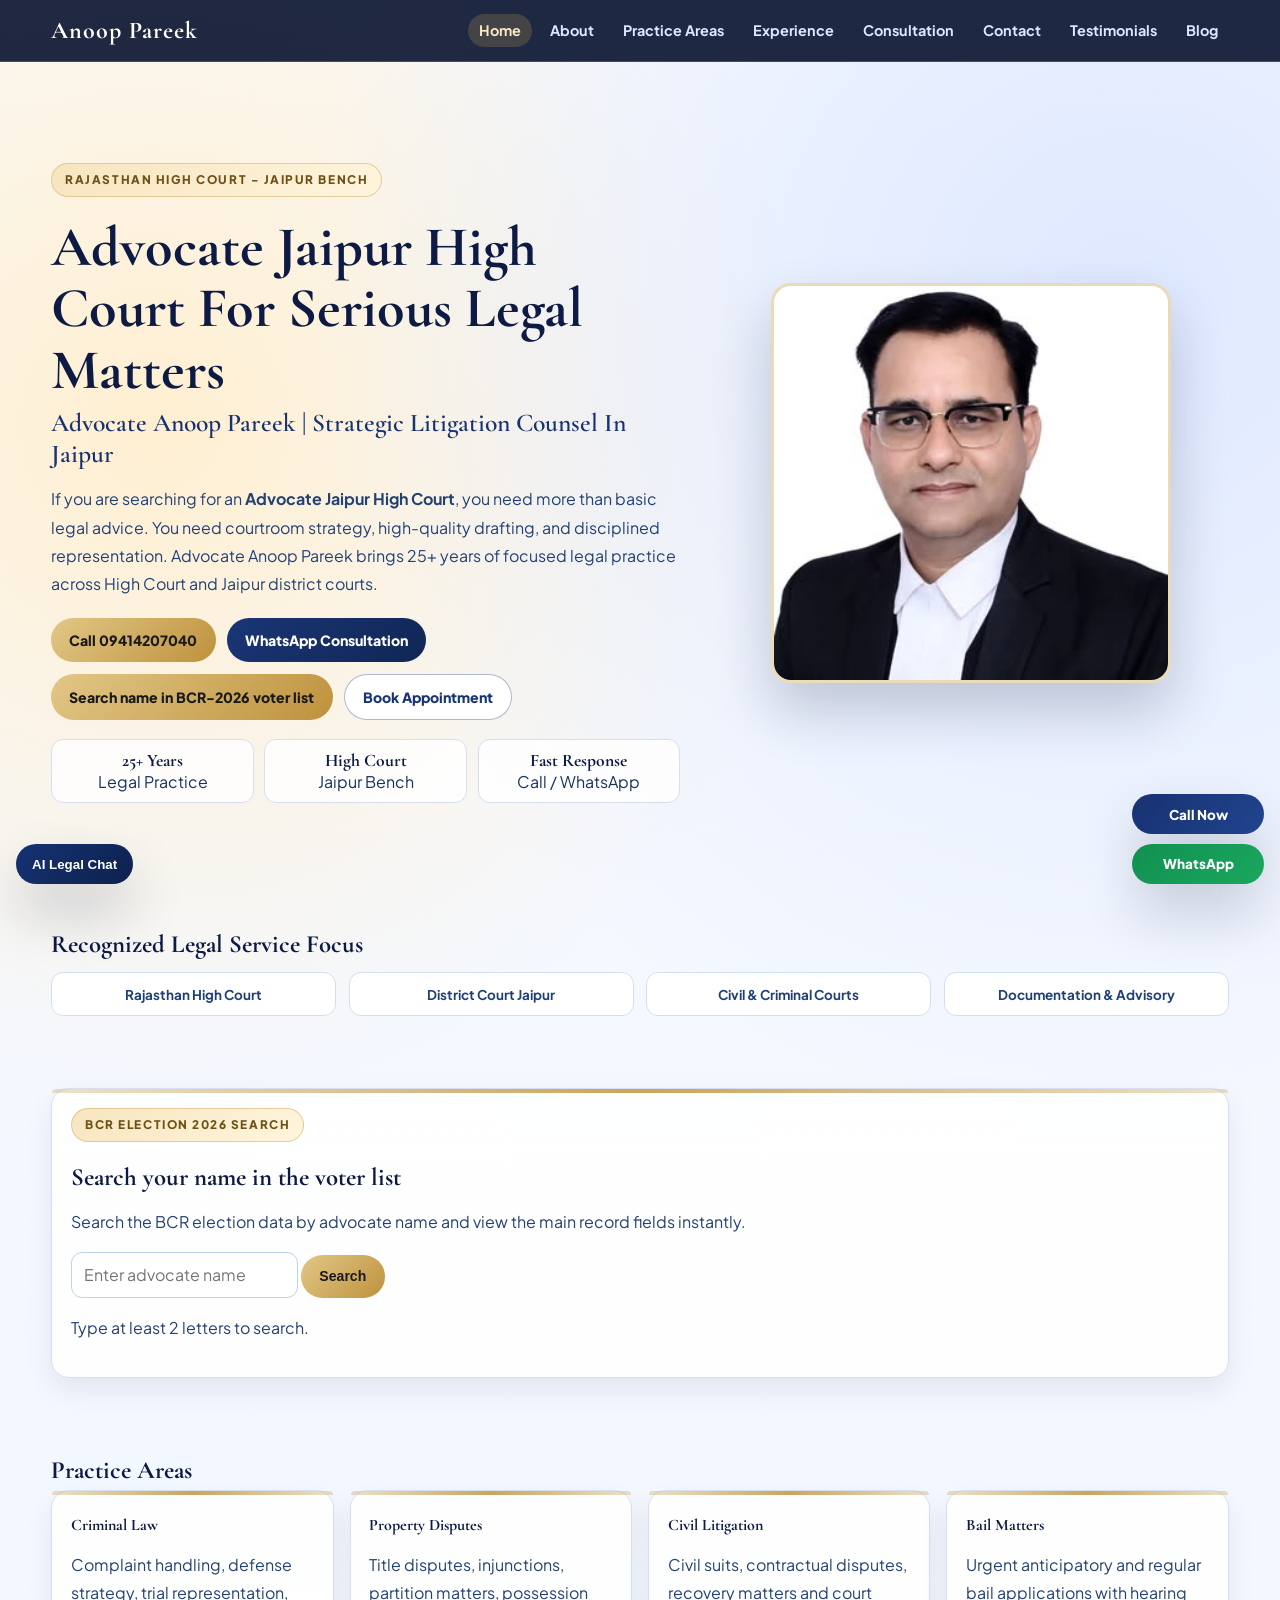
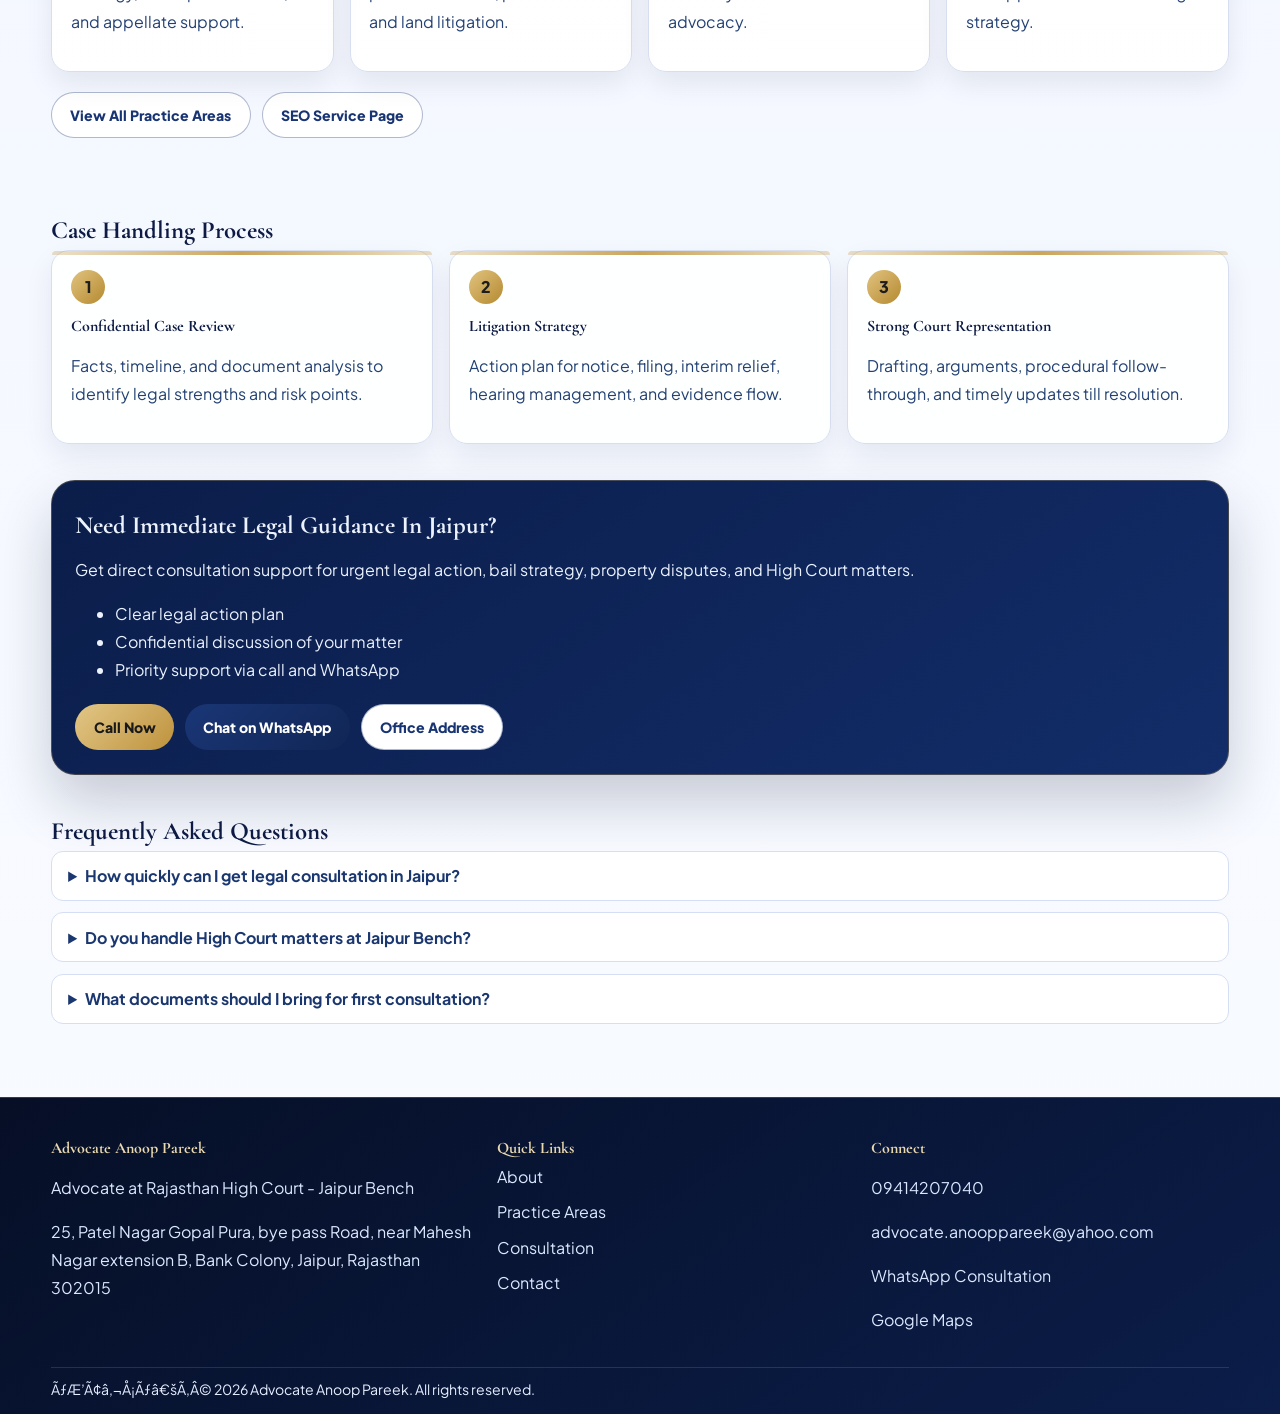
==== commit fdc16954: "Add files via upload" ====
--- a/index.html
+++ b/index.html
@@ -1,222 +1,238 @@
-﻿<!doctype html>
-<html lang="en">
-<head>
-  <meta charset="utf-8" />
-  <meta name="viewport" content="width=device-width, initial-scale=1" />
-  <title>Advocate Jaipur High Court | Advocate Anoop Pareek Jaipur</title>
-  <meta name="description" content="Advocate Jaipur High Court legal services by Advocate Anoop Pareek. 25+ years experience in Rajasthan High Court Jaipur Bench, criminal, civil, property, family and cheque bounce matters." />
-  <meta name="keywords" content="Advocate Jaipur High Court, Rajasthan High Court Advocate Jaipur, Criminal Lawyer Jaipur, Property Dispute Lawyer Jaipur, Bail Advocate Jaipur" />
-  <meta name="robots" content="index,follow,max-image-preview:large,max-snippet:-1,max-video-preview:-1" />
-  <link rel="canonical" href="https://www.anooppareeklaw.com/" />
-  <meta property="og:type" content="website" />
-  <meta property="og:title" content="Advocate Jaipur High Court | Advocate Anoop Pareek" />
-  <meta property="og:description" content="Premium legal representation in Jaipur with 25+ years of High Court and litigation experience." />
-  <meta property="og:url" content="https://www.anooppareeklaw.com/" />
-  <meta property="og:image" content="https://www.anooppareeklaw.com/assets/images/anup.jpg" />
-  <meta name="twitter:card" content="summary_large_image" />
-  <meta name="twitter:title" content="Advocate Jaipur High Court | Advocate Anoop Pareek" />
-  <meta name="twitter:description" content="Legal representation in Rajasthan High Court Jaipur Bench and Jaipur courts." />
-  <meta name="twitter:image" content="https://www.anooppareeklaw.com/assets/images/anup.jpg" />
-  <link rel="stylesheet" href="assets/css/style.css" />
-
-  <script type="application/ld+json">
-  {
-    "@context": "https://schema.org",
-    "@type": "LegalService",
-    "name": "Advocate Anoop Pareek",
-    "image": "https://www.anooppareeklaw.com/assets/images/anup.jpg",
-    "url": "https://www.anooppareeklaw.com/",
-    "telephone": "09414207040",
-    "email": "advocate.anooppareek@yahoo.com",
-    "priceRange": "$$",
-    "address": {
-      "@type": "PostalAddress",
-      "streetAddress": "25, Patel Nagar Gopal Pura, bye pass Road, near Mahesh Nagar extension B, Bank Colony",
-      "addressLocality": "Jaipur",
-      "addressRegion": "Rajasthan",
-      "postalCode": "302015",
-      "addressCountry": "IN"
-    },
-    "areaServed": ["Jaipur", "Rajasthan"],
-    "sameAs": [
-      "https://linkedin.com/in/anoop-pareek-a4768a255",
-      "https://www.instagram.com/advocateanooppareek/",
-      "https://badavakeel.com/lawyer/profile/advocate-anoop-pareek"
-    ],
-    "serviceType": [
-      "Criminal Law",
-      "Civil Litigation",
-      "Property Disputes",
-      "Bail Matters",
-      "Cheque Bounce Cases",
-      "Family Law"
-    ]
-  }
-  </script>
-
-  <script type="application/ld+json">
-  {
-    "@context": "https://schema.org",
-    "@type": "WebSite",
-    "name": "Advocate Anoop Pareek",
-    "url": "https://www.anooppareeklaw.com/",
-    "potentialAction": {
-      "@type": "SearchAction",
-      "target": "https://www.anooppareeklaw.com/?q={search_term_string}",
-      "query-input": "required name=search_term_string"
-    }
-  }
-  </script>
-
-  <script type="application/ld+json">
-  {
-    "@context": "https://schema.org",
-    "@type": "FAQPage",
-    "mainEntity": [
-      {
-        "@type": "Question",
-        "name": "Who is a leading Advocate Jaipur High Court for criminal and civil matters?",
-        "acceptedAnswer": {
-          "@type": "Answer",
-          "text": "Advocate Anoop Pareek is a Jaipur-based advocate practicing in Rajasthan High Court Jaipur Bench with over 25 years of legal experience."
-        }
-      },
-      {
-        "@type": "Question",
-        "name": "How can I book consultation with Advocate Anoop Pareek?",
-        "acceptedAnswer": {
-          "@type": "Answer",
-          "text": "You can call 09414207040, use WhatsApp, or submit the consultation form on the website."
-        }
-      },
-      {
-        "@type": "Question",
-        "name": "Which practice areas are handled?",
-        "acceptedAnswer": {
-          "@type": "Answer",
-          "text": "Criminal law, property disputes, civil litigation, bail matters, cheque bounce cases, family law, corporate legal matters, and legal documentation."
-        }
-      }
-    ]
-  }
-  </script>
-</head>
-<body>
-  <header class="site-header">
-    <div class="container nav-wrap">
-      <a class="brand" href="index.html">Anoop Pareek</a>
-      <nav>
-        <a href="index.html">Home</a><a href="about.html">About</a><a href="practice-areas.html">Practice Areas</a><a href="experience.html">Experience</a><a href="consultation.html">Consultation</a><a href="contact.html">Contact</a><a href="testimonials.html">Testimonials</a><a href="blog.html">Blog</a>
-      </nav>
-    </div>
-  </header>
-
-  <main>
-    <section class="hero container">
-      <div>
-        <p class="eyebrow">Rajasthan High Court - Jaipur Bench</p>
-        <h1>Advocate Jaipur High Court For Serious Legal Matters</h1>
-        <h2>Advocate Anoop Pareek | Strategic Litigation Counsel In Jaipur</h2>
-        <p class="hero-sub">If you are searching for an <strong>Advocate Jaipur High Court</strong>, you need more than basic legal advice. You need courtroom strategy, high-quality drafting, and disciplined representation. Advocate Anoop Pareek brings 25+ years of focused legal practice across High Court and Jaipur district courts.</p>
-        <div class="cta-row">
-          <a class="btn primary" href="tel:+919414207040">Call 09414207040</a>
-          <a class="btn secondary" href="https://wa.me/919414207040" target="_blank">WhatsApp Consultation</a>
-          <a class="btn tertiary" href="consultation.html">Book Appointment</a>
-        </div>
-        <div class="hero-kpis">
-          <div class="chip"><strong>25+ Years</strong><span>Legal Practice</span></div>
-          <div class="chip"><strong>High Court</strong><span>Jaipur Bench</span></div>
-          <div class="chip"><strong>Fast Response</strong><span>Call / WhatsApp</span></div>
-        </div>
-      </div>
-      <div class="photo-wrap">
-        <img class="photo" src="assets/images/anup.jpg" alt="Advocate Jaipur High Court - Advocate Anoop Pareek" />
-      </div>
-    </section>
-
-    <section class="container section">
-      <h3>Recognized Legal Service Focus</h3>
-      <div class="logo-strip">
-        <div class="logo-badge">Rajasthan High Court</div>
-        <div class="logo-badge">District Court Jaipur</div>
-        <div class="logo-badge">Civil & Criminal Courts</div>
-        <div class="logo-badge">Documentation & Advisory</div>
-      </div>
-    </section>
-
-    <section class="container section">
-      <h3>Practice Areas</h3>
-      <div class="grid">
-        <article class="card"><h4>Criminal Law</h4><p>Complaint handling, defense strategy, trial representation, and appellate support.</p></article>
-        <article class="card"><h4>Property Disputes</h4><p>Title disputes, injunctions, partition matters, possession and land litigation.</p></article>
-        <article class="card"><h4>Civil Litigation</h4><p>Civil suits, contractual disputes, recovery matters and court advocacy.</p></article>
-        <article class="card"><h4>Bail Matters</h4><p>Urgent anticipatory and regular bail applications with hearing strategy.</p></article>
-      </div>
-      <div class="cta-row">
-        <a class="btn tertiary" href="practice-areas.html">View All Practice Areas</a>
-        <a class="btn tertiary" href="advocate-jaipur-high-court.html">SEO Service Page</a>
-      </div>
-    </section>
-
-    <section class="container section">
-      <h3>Case Handling Process</h3>
-      <div class="process">
-        <article class="card"><span class="step">1</span><h4>Confidential Case Review</h4><p>Facts, timeline, and document analysis to identify legal strengths and risk points.</p></article>
-        <article class="card"><span class="step">2</span><h4>Litigation Strategy</h4><p>Action plan for notice, filing, interim relief, hearing management, and evidence flow.</p></article>
-        <article class="card"><span class="step">3</span><h4>Strong Court Representation</h4><p>Drafting, arguments, procedural follow-through, and timely updates till resolution.</p></article>
-      </div>
-    </section>
-
-    <section class="container section conversion-panel">
-      <h3>Need Immediate Legal Guidance In Jaipur?</h3>
-      <p>Get direct consultation support for urgent legal action, bail strategy, property disputes, and High Court matters.</p>
-      <ul>
-        <li>Clear legal action plan</li>
-        <li>Confidential discussion of your matter</li>
-        <li>Priority support via call and WhatsApp</li>
-      </ul>
-      <div class="cta-row">
-        <a class="btn primary" href="tel:+919414207040">Call Now</a>
-        <a class="btn secondary" href="https://wa.me/919414207040" target="_blank">Chat on WhatsApp</a>
-        <a class="btn tertiary" href="contact.html">Office Address</a>
-      </div>
-    </section>
-
-    <section class="container section">
-      <h3>Frequently Asked Questions</h3>
-      <div class="faq">
-        <details>
-          <summary>How quickly can I get legal consultation in Jaipur?</summary>
-          <p>For urgent matters, call or WhatsApp. Priority consultation can be arranged quickly based on case urgency.</p>
-        </details>
-        <details>
-          <summary>Do you handle High Court matters at Jaipur Bench?</summary>
-          <p>Yes. Advocate Anoop Pareek handles matters before Rajasthan High Court Jaipur Bench and related courts.</p>
-        </details>
-        <details>
-          <summary>What documents should I bring for first consultation?</summary>
-          <p>Bring relevant notices, FIR/order copies, agreements, title records, and any prior legal correspondence.</p>
-        </details>
-      </div>
-    </section>
-  </main>
-
-  <footer class="site-footer">
-    <div class="container footer-grid">
-      <div><h4>Advocate Anoop Pareek</h4><p>Advocate at Rajasthan High Court - Jaipur Bench</p><p>25, Patel Nagar Gopal Pura, bye pass Road, near Mahesh Nagar extension B, Bank Colony, Jaipur, Rajasthan 302015</p></div>
-      <div><h4>Quick Links</h4><ul><li><a href="about.html">About</a></li><li><a href="practice-areas.html">Practice Areas</a></li><li><a href="consultation.html">Consultation</a></li><li><a href="contact.html">Contact</a></li></ul></div>
-      <div><h4>Connect</h4><p><a href="tel:+919414207040">09414207040</a></p><p><a href="mailto:advocate.anooppareek@yahoo.com">advocate.anooppareek@yahoo.com</a></p><p><a href="https://wa.me/919414207040" target="_blank">WhatsApp Consultation</a></p><p><a href="https://share.google/X09A1ukUbsNyIQKoE" target="_blank">Google Maps</a></p></div>
-    </div>
-    <div class="container copyright">© 2026 Advocate Anoop Pareek. All rights reserved.</div>
-  </footer>
-
-  <div class="floating-actions">
-    <a class="float-btn call" href="tel:+919414207040">Call Now</a>
-    <a class="float-btn whatsapp" href="https://wa.me/919414207040" target="_blank">WhatsApp</a>
-  </div>
-
-  <script src="assets/js/main.js"></script>
-</body>
+<!doctype html>
+<html lang="en">
+<head>
+  <meta charset="utf-8" />
+  <meta name="viewport" content="width=device-width, initial-scale=1" />
+  <title>Advocate Jaipur High Court | Advocate Anoop Pareek Jaipur</title>
+  <meta name="description" content="Advocate Jaipur High Court legal services by Advocate Anoop Pareek. 25+ years experience in Rajasthan High Court Jaipur Bench, criminal, civil, property, family and cheque bounce matters." />
+  <meta name="keywords" content="Advocate Jaipur High Court, Rajasthan High Court Advocate Jaipur, Criminal Lawyer Jaipur, Property Dispute Lawyer Jaipur, Bail Advocate Jaipur" />
+  <meta name="robots" content="index,follow,max-image-preview:large,max-snippet:-1,max-video-preview:-1" />
+  <link rel="canonical" href="https://www.anooppareeklaw.com/" />
+  <meta property="og:type" content="website" />
+  <meta property="og:title" content="Advocate Jaipur High Court | Advocate Anoop Pareek" />
+  <meta property="og:description" content="Premium legal representation in Jaipur with 25+ years of High Court and litigation experience." />
+  <meta property="og:url" content="https://www.anooppareeklaw.com/" />
+  <meta property="og:image" content="https://www.anooppareeklaw.com/assets/images/anup.jpg" />
+  <meta name="twitter:card" content="summary_large_image" />
+  <meta name="twitter:title" content="Advocate Jaipur High Court | Advocate Anoop Pareek" />
+  <meta name="twitter:description" content="Legal representation in Rajasthan High Court Jaipur Bench and Jaipur courts." />
+  <meta name="twitter:image" content="https://www.anooppareeklaw.com/assets/images/anup.jpg" />
+  <link rel="stylesheet" href="assets/css/style.css" />
+
+  <script type="application/ld+json">
+  {
+    "@context": "https://schema.org",
+    "@type": "LegalService",
+    "name": "Advocate Anoop Pareek",
+    "image": "https://www.anooppareeklaw.com/assets/images/anup.jpg",
+    "url": "https://www.anooppareeklaw.com/",
+    "telephone": "09414207040",
+    "email": "advocate.anooppareek@yahoo.com",
+    "priceRange": "$$",
+    "address": {
+      "@type": "PostalAddress",
+      "streetAddress": "25, Patel Nagar Gopal Pura, bye pass Road, near Mahesh Nagar extension B, Bank Colony",
+      "addressLocality": "Jaipur",
+      "addressRegion": "Rajasthan",
+      "postalCode": "302015",
+      "addressCountry": "IN"
+    },
+    "areaServed": ["Jaipur", "Rajasthan"],
+    "sameAs": [
+      "https://linkedin.com/in/anoop-pareek-a4768a255",
+      "https://www.instagram.com/advocateanooppareek/",
+      "https://badavakeel.com/lawyer/profile/advocate-anoop-pareek"
+    ],
+    "serviceType": [
+      "Criminal Law",
+      "Civil Litigation",
+      "Property Disputes",
+      "Bail Matters",
+      "Cheque Bounce Cases",
+      "Family Law"
+    ]
+  }
+  </script>
+
+  <script type="application/ld+json">
+  {
+    "@context": "https://schema.org",
+    "@type": "WebSite",
+    "name": "Advocate Anoop Pareek",
+    "url": "https://www.anooppareeklaw.com/",
+    "potentialAction": {
+      "@type": "SearchAction",
+      "target": "https://www.anooppareeklaw.com/?q={search_term_string}",
+      "query-input": "required name=search_term_string"
+    }
+  }
+  </script>
+
+  <script type="application/ld+json">
+  {
+    "@context": "https://schema.org",
+    "@type": "FAQPage",
+    "mainEntity": [
+      {
+        "@type": "Question",
+        "name": "Who is a leading Advocate Jaipur High Court for criminal and civil matters?",
+        "acceptedAnswer": {
+          "@type": "Answer",
+          "text": "Advocate Anoop Pareek is a Jaipur-based advocate practicing in Rajasthan High Court Jaipur Bench with over 25 years of legal experience."
+        }
+      },
+      {
+        "@type": "Question",
+        "name": "How can I book consultation with Advocate Anoop Pareek?",
+        "acceptedAnswer": {
+          "@type": "Answer",
+          "text": "You can call 09414207040, use WhatsApp, or submit the consultation form on the website."
+        }
+      },
+      {
+        "@type": "Question",
+        "name": "Which practice areas are handled?",
+        "acceptedAnswer": {
+          "@type": "Answer",
+          "text": "Criminal law, property disputes, civil litigation, bail matters, cheque bounce cases, family law, corporate legal matters, and legal documentation."
+        }
+      }
+    ]
+  }
+  </script>
+</head>
+<body>
+  <header class="site-header">
+    <div class="container nav-wrap">
+      <a class="brand" href="index.html">Anoop Pareek</a>
+      <nav>
+        <a href="index.html">Home</a><a href="about.html">About</a><a href="practice-areas.html">Practice Areas</a><a href="experience.html">Experience</a><a href="consultation.html">Consultation</a><a href="contact.html">Contact</a><a href="testimonials.html">Testimonials</a><a href="blog.html">Blog</a>
+      </nav>
+    </div>
+  </header>
+
+  <main>
+    <section class="hero container">
+      <div>
+        <p class="eyebrow">Rajasthan High Court - Jaipur Bench</p>
+        <h1>Advocate Jaipur High Court For Serious Legal Matters</h1>
+        <h2>Advocate Anoop Pareek | Strategic Litigation Counsel In Jaipur</h2>
+        <p class="hero-sub">If you are searching for an <strong>Advocate Jaipur High Court</strong>, you need more than basic legal advice. You need courtroom strategy, high-quality drafting, and disciplined representation. Advocate Anoop Pareek brings 25+ years of focused legal practice across High Court and Jaipur district courts.</p>
+        <div class="cta-row">
+          <a class="btn primary" href="tel:+919414207040">Call 09414207040</a>
+          <a class="btn secondary" href="https://wa.me/919414207040" target="_blank">WhatsApp Consultation</a>
+          <a class="btn primary jump-link" href="#bcr-election-search">Search name in BCR-2026 voter list</a>
+          <a class="btn tertiary" href="consultation.html">Book Appointment</a>
+        </div>
+        <div class="hero-kpis">
+          <div class="chip"><strong>25+ Years</strong><span>Legal Practice</span></div>
+          <div class="chip"><strong>High Court</strong><span>Jaipur Bench</span></div>
+          <div class="chip"><strong>Fast Response</strong><span>Call / WhatsApp</span></div>
+        </div>
+      </div>
+      <div class="photo-wrap">
+        <img class="photo" src="assets/images/anup.jpg" alt="Advocate Jaipur High Court - Advocate Anoop Pareek" />
+      </div>
+    </section>
+
+    <section class="container section">
+      <h3>Recognized Legal Service Focus</h3>
+      <div class="logo-strip">
+        <div class="logo-badge">Rajasthan High Court</div>
+        <div class="logo-badge">District Court Jaipur</div>
+        <div class="logo-badge">Civil & Criminal Courts</div>
+        <div class="logo-badge">Documentation & Advisory</div>
+      </div>
+    </section>
+
+    <section class="container section" id="bcr-election-search">
+      <div class="card bcr-search">
+        <p class="eyebrow">BCR Election 2026 Search</p>
+        <h3>Search your name in the voter list</h3>
+        <p>Search the BCR election data by advocate name and view the main record fields instantly.</p>
+        <form class="search-form" id="bcr-search-form">
+          <input id="bcr-name-input" type="search" placeholder="Enter advocate name" aria-label="Search advocate by name" />
+          <button class="btn primary" type="submit">Search</button>
+        </form>
+        <p class="search-meta" id="bcr-search-status">Type at least 2 letters to search.</p>
+        <div class="results-grid" id="bcr-search-results"></div>
+      </div>
+    </section>
+
+    <section class="container section">
+      <h3>Practice Areas</h3>
+      <div class="grid">
+        <article class="card"><h4>Criminal Law</h4><p>Complaint handling, defense strategy, trial representation, and appellate support.</p></article>
+        <article class="card"><h4>Property Disputes</h4><p>Title disputes, injunctions, partition matters, possession and land litigation.</p></article>
+        <article class="card"><h4>Civil Litigation</h4><p>Civil suits, contractual disputes, recovery matters and court advocacy.</p></article>
+        <article class="card"><h4>Bail Matters</h4><p>Urgent anticipatory and regular bail applications with hearing strategy.</p></article>
+      </div>
+      <div class="cta-row">
+        <a class="btn tertiary" href="practice-areas.html">View All Practice Areas</a>
+        <a class="btn tertiary" href="advocate-jaipur-high-court.html">SEO Service Page</a>
+      </div>
+    </section>
+
+    <section class="container section">
+      <h3>Case Handling Process</h3>
+      <div class="process">
+        <article class="card"><span class="step">1</span><h4>Confidential Case Review</h4><p>Facts, timeline, and document analysis to identify legal strengths and risk points.</p></article>
+        <article class="card"><span class="step">2</span><h4>Litigation Strategy</h4><p>Action plan for notice, filing, interim relief, hearing management, and evidence flow.</p></article>
+        <article class="card"><span class="step">3</span><h4>Strong Court Representation</h4><p>Drafting, arguments, procedural follow-through, and timely updates till resolution.</p></article>
+      </div>
+    </section>
+
+    <section class="container section conversion-panel">
+      <h3>Need Immediate Legal Guidance In Jaipur?</h3>
+      <p>Get direct consultation support for urgent legal action, bail strategy, property disputes, and High Court matters.</p>
+      <ul>
+        <li>Clear legal action plan</li>
+        <li>Confidential discussion of your matter</li>
+        <li>Priority support via call and WhatsApp</li>
+      </ul>
+      <div class="cta-row">
+        <a class="btn primary" href="tel:+919414207040">Call Now</a>
+        <a class="btn secondary" href="https://wa.me/919414207040" target="_blank">Chat on WhatsApp</a>
+        <a class="btn tertiary" href="contact.html">Office Address</a>
+      </div>
+    </section>
+
+    <section class="container section">
+      <h3>Frequently Asked Questions</h3>
+      <div class="faq">
+        <details>
+          <summary>How quickly can I get legal consultation in Jaipur?</summary>
+          <p>For urgent matters, call or WhatsApp. Priority consultation can be arranged quickly based on case urgency.</p>
+        </details>
+        <details>
+          <summary>Do you handle High Court matters at Jaipur Bench?</summary>
+          <p>Yes. Advocate Anoop Pareek handles matters before Rajasthan High Court Jaipur Bench and related courts.</p>
+        </details>
+        <details>
+          <summary>What documents should I bring for first consultation?</summary>
+          <p>Bring relevant notices, FIR/order copies, agreements, title records, and any prior legal correspondence.</p>
+        </details>
+      </div>
+    </section>
+  </main>
+
+  <footer class="site-footer">
+    <div class="container footer-grid">
+      <div><h4>Advocate Anoop Pareek</h4><p>Advocate at Rajasthan High Court - Jaipur Bench</p><p>25, Patel Nagar Gopal Pura, bye pass Road, near Mahesh Nagar extension B, Bank Colony, Jaipur, Rajasthan 302015</p></div>
+      <div><h4>Quick Links</h4><ul><li><a href="about.html">About</a></li><li><a href="practice-areas.html">Practice Areas</a></li><li><a href="consultation.html">Consultation</a></li><li><a href="contact.html">Contact</a></li></ul></div>
+      <div><h4>Connect</h4><p><a href="tel:+919414207040">09414207040</a></p><p><a href="mailto:advocate.anooppareek@yahoo.com">advocate.anooppareek@yahoo.com</a></p><p><a href="https://wa.me/919414207040" target="_blank">WhatsApp Consultation</a></p><p><a href="https://share.google/X09A1ukUbsNyIQKoE" target="_blank">Google Maps</a></p></div>
+    </div>
+    <div class="container copyright">ÃƒÆ’Ã¢â‚¬Å¡Ãƒâ€šÃ‚Â© 2026 Advocate Anoop Pareek. All rights reserved.</div>
+  </footer>
+
+  <div class="floating-actions">
+    <a class="float-btn call" href="tel:+919414207040">Call Now</a>
+    <a class="float-btn whatsapp" href="https://wa.me/919414207040" target="_blank">WhatsApp</a>
+  </div>
+
+  <script src="assets/data/bcr-election-data.js"></script>
+  <script src="assets/js/main.js"></script>
+</body>
 </html>
 
 
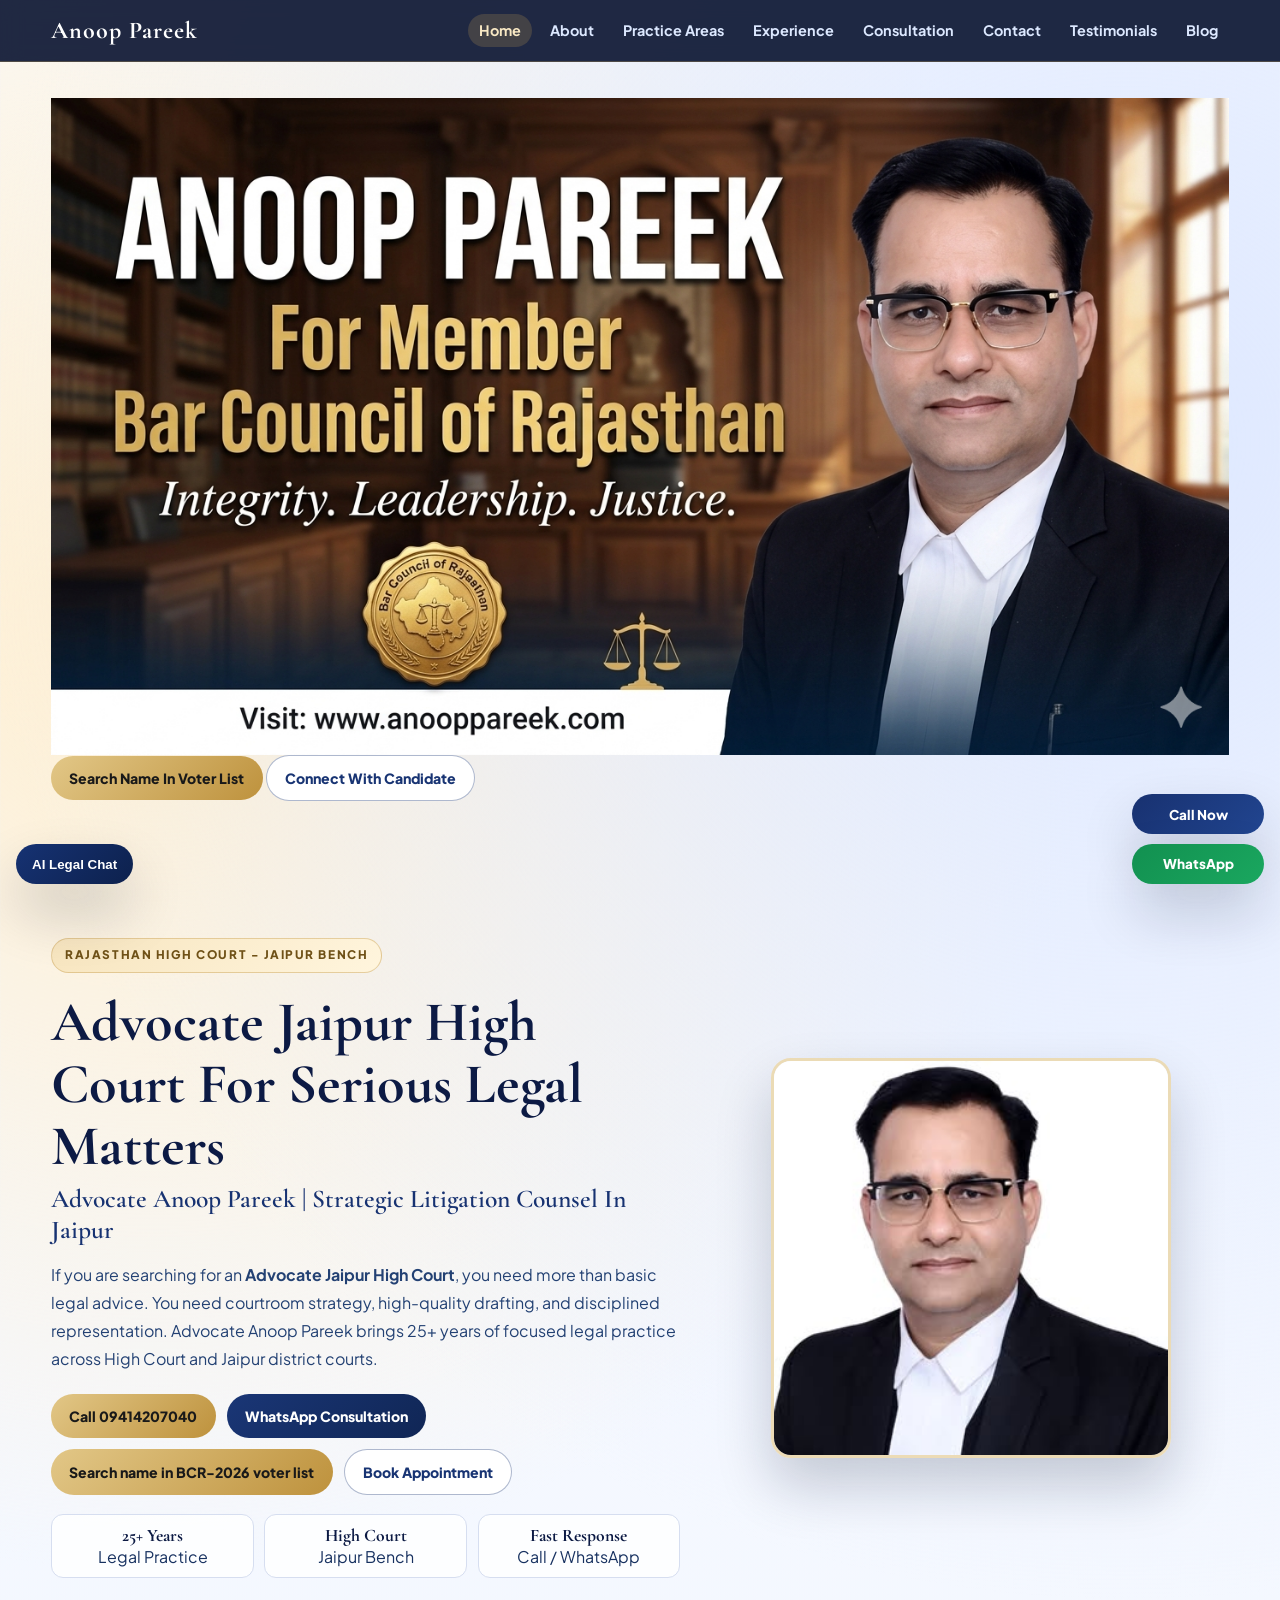
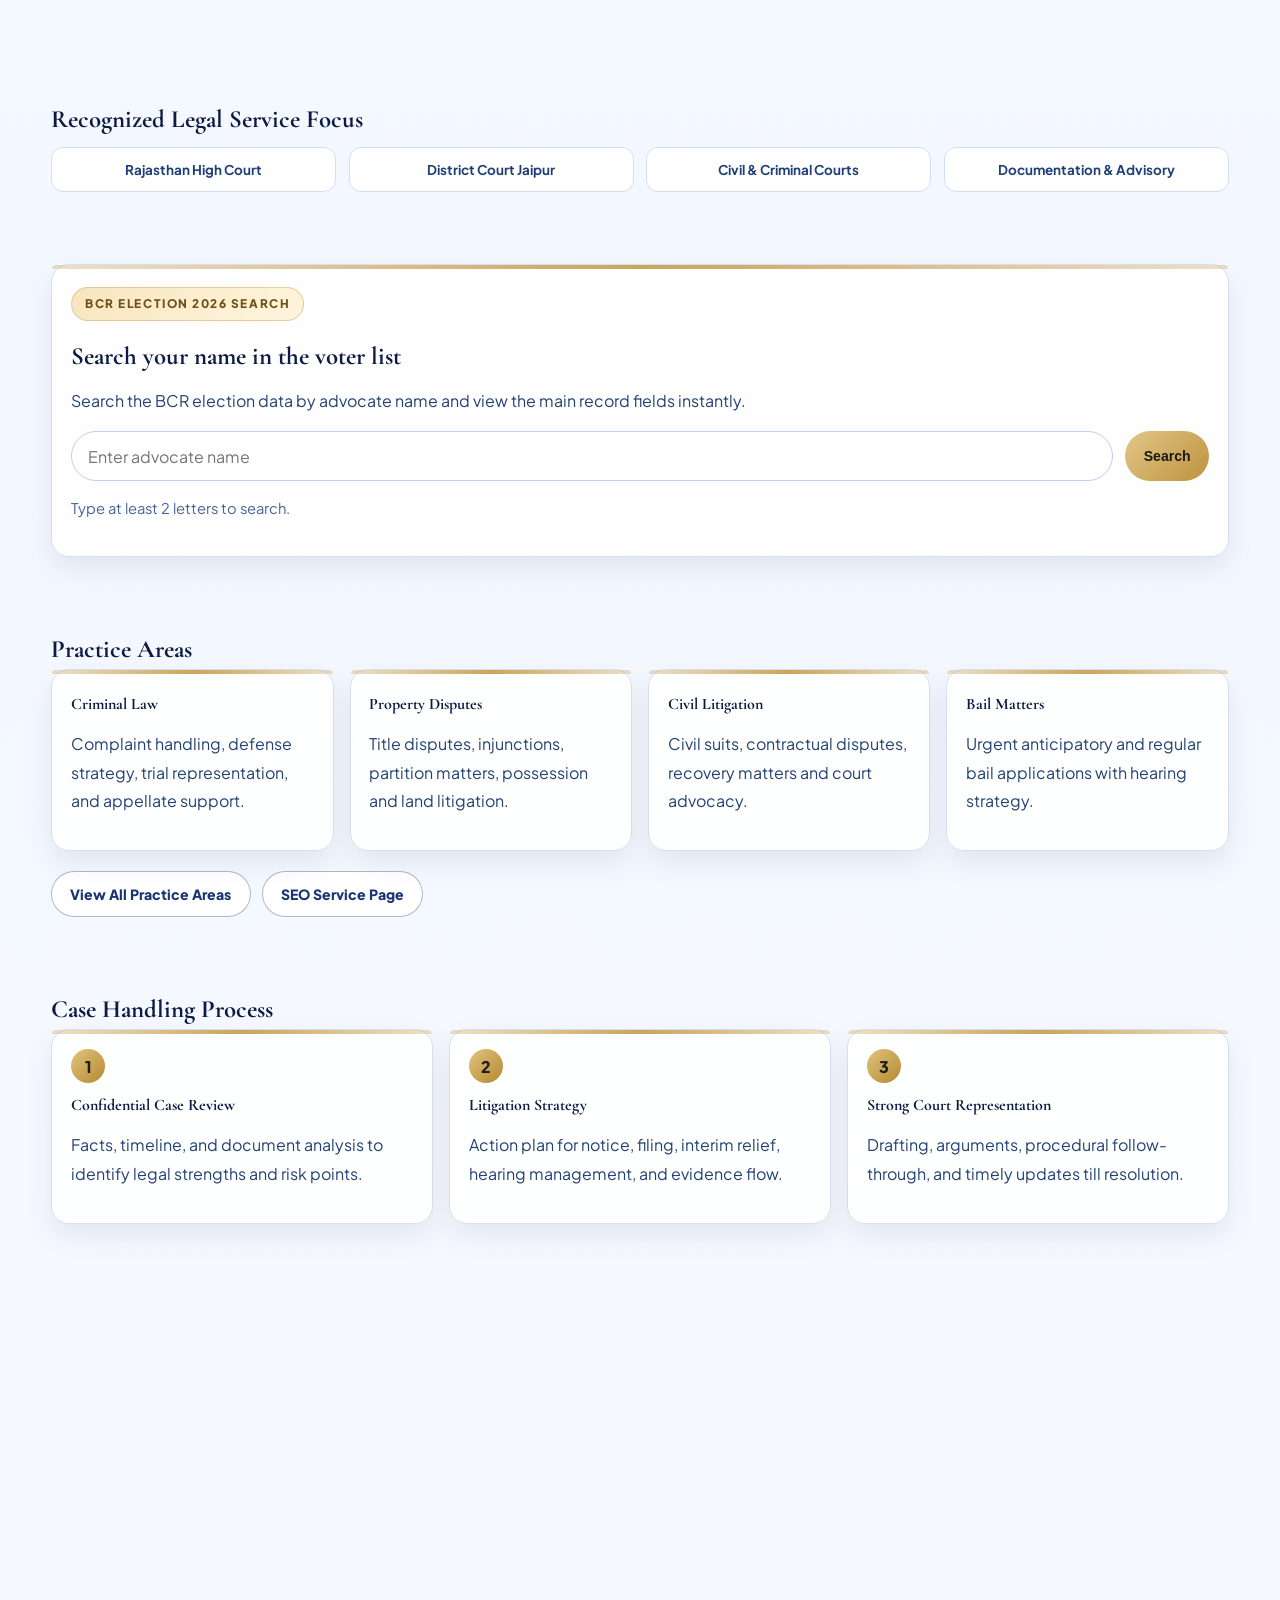
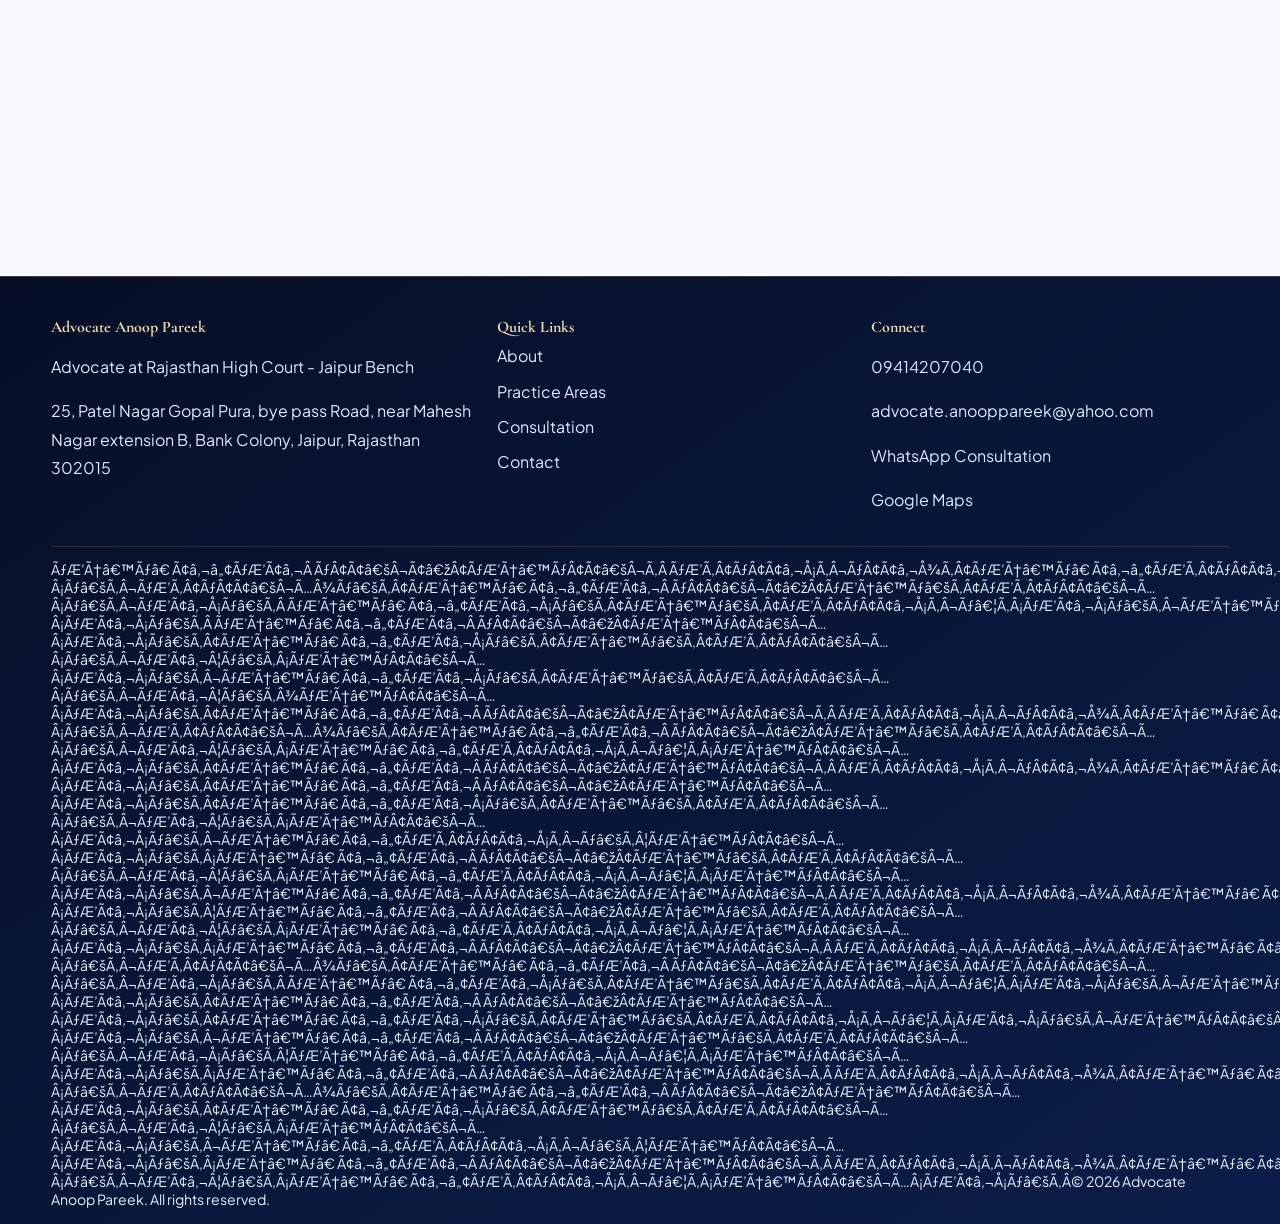
==== commit a7057372: "Add files via upload banner" ====
--- a/index.html
+++ b/index.html
@@ -112,6 +112,15 @@
   </header>
 
   <main>
+    <section class="container section">
+      <div class="campaign-banner large-banner">
+        <img class="campaign-poster" src="assets/images/anup1.png" alt="Advocate Anoop Pareek - Candidate for Bar Council of Rajasthan Election 2026" />
+        <div class="campaign-actions banner-actions">
+          <a class="btn primary" href="#bcr-election-search">Search Name In Voter List</a>
+          <a class="btn tertiary" href="tel:+919414207040">Connect With Candidate</a>
+        </div>
+      </div>
+    </section>
     <section class="hero container">
       <div>
         <p class="eyebrow">Rajasthan High Court - Jaipur Bench</p>
@@ -135,6 +144,7 @@
       </div>
     </section>
 
+
     <section class="container section">
       <h3>Recognized Legal Service Focus</h3>
       <div class="logo-strip">
@@ -222,7 +232,7 @@
       <div><h4>Quick Links</h4><ul><li><a href="about.html">About</a></li><li><a href="practice-areas.html">Practice Areas</a></li><li><a href="consultation.html">Consultation</a></li><li><a href="contact.html">Contact</a></li></ul></div>
       <div><h4>Connect</h4><p><a href="tel:+919414207040">09414207040</a></p><p><a href="mailto:advocate.anooppareek@yahoo.com">advocate.anooppareek@yahoo.com</a></p><p><a href="https://wa.me/919414207040" target="_blank">WhatsApp Consultation</a></p><p><a href="https://share.google/X09A1ukUbsNyIQKoE" target="_blank">Google Maps</a></p></div>
     </div>
-    <div class="container copyright">ÃƒÆ’Ã¢â‚¬Å¡Ãƒâ€šÃ‚Â© 2026 Advocate Anoop Pareek. All rights reserved.</div>
+    <div class="container copyright">ÃƒÆ’Ã†â€™Ãƒâ€ Ã¢â‚¬â„¢ÃƒÆ’Ã¢â‚¬Â ÃƒÂ¢Ã¢â€šÂ¬Ã¢â€žÂ¢ÃƒÆ’Ã†â€™ÃƒÂ¢Ã¢â€šÂ¬Ã‚Â ÃƒÆ’Ã‚Â¢ÃƒÂ¢Ã¢â‚¬Å¡Ã‚Â¬ÃƒÂ¢Ã¢â‚¬Å¾Ã‚Â¢ÃƒÆ’Ã†â€™Ãƒâ€ Ã¢â‚¬â„¢ÃƒÆ’Ã‚Â¢ÃƒÂ¢Ã¢â‚¬Å¡Ã‚Â¬Ãƒâ€šÃ‚Â ÃƒÆ’Ã†â€™Ãƒâ€šÃ‚Â¢ÃƒÆ’Ã‚Â¢ÃƒÂ¢Ã¢â€šÂ¬Ã…Â¡Ãƒâ€šÃ‚Â¬ÃƒÆ’Ã‚Â¢ÃƒÂ¢Ã¢â€šÂ¬Ã…Â¾Ãƒâ€šÃ‚Â¢ÃƒÆ’Ã†â€™Ãƒâ€ Ã¢â‚¬â„¢ÃƒÆ’Ã¢â‚¬Â ÃƒÂ¢Ã¢â€šÂ¬Ã¢â€žÂ¢ÃƒÆ’Ã†â€™Ãƒâ€šÃ‚Â¢ÃƒÆ’Ã‚Â¢ÃƒÂ¢Ã¢â€šÂ¬Ã…Â¡Ãƒâ€šÃ‚Â¬ÃƒÆ’Ã¢â‚¬Å¡Ãƒâ€šÃ‚Â ÃƒÆ’Ã†â€™Ãƒâ€ Ã¢â‚¬â„¢ÃƒÆ’Ã¢â‚¬Å¡Ãƒâ€šÃ‚Â¢ÃƒÆ’Ã†â€™Ãƒâ€šÃ‚Â¢ÃƒÆ’Ã‚Â¢ÃƒÂ¢Ã¢â‚¬Å¡Ã‚Â¬Ãƒâ€¦Ã‚Â¡ÃƒÆ’Ã¢â‚¬Å¡Ãƒâ€šÃ‚Â¬ÃƒÆ’Ã†â€™Ãƒâ€šÃ‚Â¢ÃƒÆ’Ã‚Â¢ÃƒÂ¢Ã¢â‚¬Å¡Ã‚Â¬Ãƒâ€¦Ã‚Â¾ÃƒÆ’Ã¢â‚¬Å¡Ãƒâ€šÃ‚Â¢ÃƒÆ’Ã†â€™Ãƒâ€ Ã¢â‚¬â„¢ÃƒÆ’Ã¢â‚¬Â ÃƒÂ¢Ã¢â€šÂ¬Ã¢â€žÂ¢ÃƒÆ’Ã†â€™ÃƒÂ¢Ã¢â€šÂ¬Ã‚Â ÃƒÆ’Ã‚Â¢ÃƒÂ¢Ã¢â‚¬Å¡Ã‚Â¬ÃƒÂ¢Ã¢â‚¬Å¾Ã‚Â¢ÃƒÆ’Ã†â€™Ãƒâ€ Ã¢â‚¬â„¢ÃƒÆ’Ã¢â‚¬Å¡Ãƒâ€šÃ‚Â¢ÃƒÆ’Ã†â€™Ãƒâ€šÃ‚Â¢ÃƒÆ’Ã‚Â¢ÃƒÂ¢Ã¢â‚¬Å¡Ã‚Â¬Ãƒâ€¦Ã‚Â¡ÃƒÆ’Ã¢â‚¬Å¡Ãƒâ€šÃ‚Â¬ÃƒÆ’Ã†â€™ÃƒÂ¢Ã¢â€šÂ¬Ã…Â¡ÃƒÆ’Ã¢â‚¬Å¡Ãƒâ€šÃ‚Â ÃƒÆ’Ã†â€™Ãƒâ€ Ã¢â‚¬â„¢ÃƒÆ’Ã¢â‚¬Â ÃƒÂ¢Ã¢â€šÂ¬Ã¢â€žÂ¢ÃƒÆ’Ã†â€™ÃƒÂ¢Ã¢â€šÂ¬Ã…Â¡ÃƒÆ’Ã¢â‚¬Å¡Ãƒâ€šÃ‚Â¢ÃƒÆ’Ã†â€™Ãƒâ€ Ã¢â‚¬â„¢ÃƒÆ’Ã¢â‚¬Å¡Ãƒâ€šÃ‚Â¢ÃƒÆ’Ã†â€™Ãƒâ€šÃ‚Â¢ÃƒÆ’Ã‚Â¢ÃƒÂ¢Ã¢â€šÂ¬Ã…Â¡Ãƒâ€šÃ‚Â¬ÃƒÆ’Ã¢â‚¬Â¦Ãƒâ€šÃ‚Â¡ÃƒÆ’Ã†â€™ÃƒÂ¢Ã¢â€šÂ¬Ã…Â¡ÃƒÆ’Ã¢â‚¬Å¡Ãƒâ€šÃ‚Â¬ÃƒÆ’Ã†â€™Ãƒâ€ Ã¢â‚¬â„¢ÃƒÆ’Ã¢â‚¬Å¡Ãƒâ€šÃ‚Â¢ÃƒÆ’Ã†â€™Ãƒâ€šÃ‚Â¢ÃƒÆ’Ã‚Â¢ÃƒÂ¢Ã¢â€šÂ¬Ã…Â¡Ãƒâ€šÃ‚Â¬ÃƒÆ’Ã¢â‚¬Â¦Ãƒâ€šÃ‚Â¾ÃƒÆ’Ã†â€™ÃƒÂ¢Ã¢â€šÂ¬Ã…Â¡ÃƒÆ’Ã¢â‚¬Å¡Ãƒâ€šÃ‚Â¢ÃƒÆ’Ã†â€™Ãƒâ€ Ã¢â‚¬â„¢ÃƒÆ’Ã¢â‚¬Â ÃƒÂ¢Ã¢â€šÂ¬Ã¢â€žÂ¢ÃƒÆ’Ã†â€™ÃƒÂ¢Ã¢â€šÂ¬Ã‚Â ÃƒÆ’Ã‚Â¢ÃƒÂ¢Ã¢â‚¬Å¡Ã‚Â¬ÃƒÂ¢Ã¢â‚¬Å¾Ã‚Â¢ÃƒÆ’Ã†â€™Ãƒâ€ Ã¢â‚¬â„¢ÃƒÆ’Ã‚Â¢ÃƒÂ¢Ã¢â‚¬Å¡Ã‚Â¬Ãƒâ€šÃ‚Â ÃƒÆ’Ã†â€™Ãƒâ€šÃ‚Â¢ÃƒÆ’Ã‚Â¢ÃƒÂ¢Ã¢â€šÂ¬Ã…Â¡Ãƒâ€šÃ‚Â¬ÃƒÆ’Ã‚Â¢ÃƒÂ¢Ã¢â€šÂ¬Ã…Â¾Ãƒâ€šÃ‚Â¢ÃƒÆ’Ã†â€™Ãƒâ€ Ã¢â‚¬â„¢ÃƒÆ’Ã¢â‚¬Â ÃƒÂ¢Ã¢â€šÂ¬Ã¢â€žÂ¢ÃƒÆ’Ã†â€™Ãƒâ€šÃ‚Â¢ÃƒÆ’Ã‚Â¢ÃƒÂ¢Ã¢â€šÂ¬Ã…Â¡Ãƒâ€šÃ‚Â¬ÃƒÆ’Ã¢â‚¬Â¦Ãƒâ€šÃ‚Â¡ÃƒÆ’Ã†â€™Ãƒâ€ Ã¢â‚¬â„¢ÃƒÆ’Ã‚Â¢ÃƒÂ¢Ã¢â‚¬Å¡Ã‚Â¬Ãƒâ€¦Ã‚Â¡ÃƒÆ’Ã†â€™ÃƒÂ¢Ã¢â€šÂ¬Ã…Â¡ÃƒÆ’Ã¢â‚¬Å¡Ãƒâ€šÃ‚Â¢ÃƒÆ’Ã†â€™Ãƒâ€ Ã¢â‚¬â„¢ÃƒÆ’Ã¢â‚¬Â ÃƒÂ¢Ã¢â€šÂ¬Ã¢â€žÂ¢ÃƒÆ’Ã†â€™ÃƒÂ¢Ã¢â€šÂ¬Ã‚Â ÃƒÆ’Ã‚Â¢ÃƒÂ¢Ã¢â‚¬Å¡Ã‚Â¬ÃƒÂ¢Ã¢â‚¬Å¾Ã‚Â¢ÃƒÆ’Ã†â€™Ãƒâ€ Ã¢â‚¬â„¢ÃƒÆ’Ã‚Â¢ÃƒÂ¢Ã¢â‚¬Å¡Ã‚Â¬Ãƒâ€¦Ã‚Â¡ÃƒÆ’Ã†â€™ÃƒÂ¢Ã¢â€šÂ¬Ã…Â¡ÃƒÆ’Ã¢â‚¬Å¡Ãƒâ€šÃ‚Â¢ÃƒÆ’Ã†â€™Ãƒâ€ Ã¢â‚¬â„¢ÃƒÆ’Ã¢â‚¬Â ÃƒÂ¢Ã¢â€šÂ¬Ã¢â€žÂ¢ÃƒÆ’Ã†â€™ÃƒÂ¢Ã¢â€šÂ¬Ã…Â¡ÃƒÆ’Ã¢â‚¬Å¡Ãƒâ€šÃ‚Â¢ÃƒÆ’Ã†â€™Ãƒâ€ Ã¢â‚¬â„¢ÃƒÆ’Ã¢â‚¬Å¡Ãƒâ€šÃ‚Â¢ÃƒÆ’Ã†â€™Ãƒâ€šÃ‚Â¢ÃƒÆ’Ã‚Â¢ÃƒÂ¢Ã¢â€šÂ¬Ã…Â¡Ãƒâ€šÃ‚Â¬ÃƒÆ’Ã¢â‚¬Â¦Ãƒâ€šÃ‚Â¡ÃƒÆ’Ã†â€™ÃƒÂ¢Ã¢â€šÂ¬Ã…Â¡ÃƒÆ’Ã¢â‚¬Å¡Ãƒâ€šÃ‚Â¬ÃƒÆ’Ã†â€™Ãƒâ€ Ã¢â‚¬â„¢ÃƒÆ’Ã‚Â¢ÃƒÂ¢Ã¢â‚¬Å¡Ã‚Â¬Ãƒâ€šÃ‚Â¦ÃƒÆ’Ã†â€™ÃƒÂ¢Ã¢â€šÂ¬Ã…Â¡ÃƒÆ’Ã¢â‚¬Å¡Ãƒâ€šÃ‚Â¡ÃƒÆ’Ã†â€™Ãƒâ€ Ã¢â‚¬â„¢ÃƒÆ’Ã¢â‚¬Â ÃƒÂ¢Ã¢â€šÂ¬Ã¢â€žÂ¢ÃƒÆ’Ã†â€™Ãƒâ€šÃ‚Â¢ÃƒÆ’Ã‚Â¢ÃƒÂ¢Ã¢â€šÂ¬Ã…Â¡Ãƒâ€šÃ‚Â¬ÃƒÆ’Ã¢â‚¬Â¦Ãƒâ€šÃ‚Â¡ÃƒÆ’Ã†â€™Ãƒâ€ Ã¢â‚¬â„¢ÃƒÆ’Ã‚Â¢ÃƒÂ¢Ã¢â‚¬Å¡Ã‚Â¬Ãƒâ€¦Ã‚Â¡ÃƒÆ’Ã†â€™ÃƒÂ¢Ã¢â€šÂ¬Ã…Â¡ÃƒÆ’Ã¢â‚¬Å¡Ãƒâ€šÃ‚Â¬ÃƒÆ’Ã†â€™Ãƒâ€ Ã¢â‚¬â„¢ÃƒÆ’Ã¢â‚¬Â ÃƒÂ¢Ã¢â€šÂ¬Ã¢â€žÂ¢ÃƒÆ’Ã†â€™ÃƒÂ¢Ã¢â€šÂ¬Ã‚Â ÃƒÆ’Ã‚Â¢ÃƒÂ¢Ã¢â‚¬Å¡Ã‚Â¬ÃƒÂ¢Ã¢â‚¬Å¾Ã‚Â¢ÃƒÆ’Ã†â€™Ãƒâ€ Ã¢â‚¬â„¢ÃƒÆ’Ã¢â‚¬Å¡Ãƒâ€šÃ‚Â¢ÃƒÆ’Ã†â€™Ãƒâ€šÃ‚Â¢ÃƒÆ’Ã‚Â¢ÃƒÂ¢Ã¢â‚¬Å¡Ã‚Â¬Ãƒâ€¦Ã‚Â¡ÃƒÆ’Ã¢â‚¬Å¡Ãƒâ€šÃ‚Â¬ÃƒÆ’Ã†â€™ÃƒÂ¢Ã¢â€šÂ¬Ã…Â¡ÃƒÆ’Ã¢â‚¬Å¡Ãƒâ€šÃ‚Â¦ÃƒÆ’Ã†â€™Ãƒâ€ Ã¢â‚¬â„¢ÃƒÆ’Ã¢â‚¬Â ÃƒÂ¢Ã¢â€šÂ¬Ã¢â€žÂ¢ÃƒÆ’Ã†â€™Ãƒâ€šÃ‚Â¢ÃƒÆ’Ã‚Â¢ÃƒÂ¢Ã¢â€šÂ¬Ã…Â¡Ãƒâ€šÃ‚Â¬ÃƒÆ’Ã¢â‚¬Â¦Ãƒâ€šÃ‚Â¡ÃƒÆ’Ã†â€™Ãƒâ€ Ã¢â‚¬â„¢ÃƒÆ’Ã‚Â¢ÃƒÂ¢Ã¢â‚¬Å¡Ã‚Â¬Ãƒâ€¦Ã‚Â¡ÃƒÆ’Ã†â€™ÃƒÂ¢Ã¢â€šÂ¬Ã…Â¡ÃƒÆ’Ã¢â‚¬Å¡Ãƒâ€šÃ‚Â¡ÃƒÆ’Ã†â€™Ãƒâ€ Ã¢â‚¬â„¢ÃƒÆ’Ã¢â‚¬Â ÃƒÂ¢Ã¢â€šÂ¬Ã¢â€žÂ¢ÃƒÆ’Ã†â€™ÃƒÂ¢Ã¢â€šÂ¬Ã‚Â ÃƒÆ’Ã‚Â¢ÃƒÂ¢Ã¢â‚¬Å¡Ã‚Â¬ÃƒÂ¢Ã¢â‚¬Å¾Ã‚Â¢ÃƒÆ’Ã†â€™Ãƒâ€ Ã¢â‚¬â„¢ÃƒÆ’Ã‚Â¢ÃƒÂ¢Ã¢â‚¬Å¡Ã‚Â¬Ãƒâ€šÃ‚Â ÃƒÆ’Ã†â€™Ãƒâ€šÃ‚Â¢ÃƒÆ’Ã‚Â¢ÃƒÂ¢Ã¢â€šÂ¬Ã…Â¡Ãƒâ€šÃ‚Â¬ÃƒÆ’Ã‚Â¢ÃƒÂ¢Ã¢â€šÂ¬Ã…Â¾Ãƒâ€šÃ‚Â¢ÃƒÆ’Ã†â€™Ãƒâ€ Ã¢â‚¬â„¢ÃƒÆ’Ã¢â‚¬Â ÃƒÂ¢Ã¢â€šÂ¬Ã¢â€žÂ¢ÃƒÆ’Ã†â€™Ãƒâ€šÃ‚Â¢ÃƒÆ’Ã‚Â¢ÃƒÂ¢Ã¢â€šÂ¬Ã…Â¡Ãƒâ€šÃ‚Â¬ÃƒÆ’Ã¢â‚¬Å¡Ãƒâ€šÃ‚Â ÃƒÆ’Ã†â€™Ãƒâ€ Ã¢â‚¬â„¢ÃƒÆ’Ã¢â‚¬Å¡Ãƒâ€šÃ‚Â¢ÃƒÆ’Ã†â€™Ãƒâ€šÃ‚Â¢ÃƒÆ’Ã‚Â¢ÃƒÂ¢Ã¢â‚¬Å¡Ã‚Â¬Ãƒâ€¦Ã‚Â¡ÃƒÆ’Ã¢â‚¬Å¡Ãƒâ€šÃ‚Â¬ÃƒÆ’Ã†â€™Ãƒâ€šÃ‚Â¢ÃƒÆ’Ã‚Â¢ÃƒÂ¢Ã¢â‚¬Å¡Ã‚Â¬Ãƒâ€¦Ã‚Â¾ÃƒÆ’Ã¢â‚¬Å¡Ãƒâ€šÃ‚Â¢ÃƒÆ’Ã†â€™Ãƒâ€ Ã¢â‚¬â„¢ÃƒÆ’Ã¢â‚¬Â ÃƒÂ¢Ã¢â€šÂ¬Ã¢â€žÂ¢ÃƒÆ’Ã†â€™ÃƒÂ¢Ã¢â€šÂ¬Ã‚Â ÃƒÆ’Ã‚Â¢ÃƒÂ¢Ã¢â‚¬Å¡Ã‚Â¬ÃƒÂ¢Ã¢â‚¬Å¾Ã‚Â¢ÃƒÆ’Ã†â€™Ãƒâ€ Ã¢â‚¬â„¢ÃƒÆ’Ã‚Â¢ÃƒÂ¢Ã¢â‚¬Å¡Ã‚Â¬Ãƒâ€¦Ã‚Â¡ÃƒÆ’Ã†â€™ÃƒÂ¢Ã¢â€šÂ¬Ã…Â¡ÃƒÆ’Ã¢â‚¬Å¡Ãƒâ€šÃ‚Â¢ÃƒÆ’Ã†â€™Ãƒâ€ Ã¢â‚¬â„¢ÃƒÆ’Ã¢â‚¬Â ÃƒÂ¢Ã¢â€šÂ¬Ã¢â€žÂ¢ÃƒÆ’Ã†â€™ÃƒÂ¢Ã¢â€šÂ¬Ã…Â¡ÃƒÆ’Ã¢â‚¬Å¡Ãƒâ€šÃ‚Â¢ÃƒÆ’Ã†â€™Ãƒâ€ Ã¢â‚¬â„¢ÃƒÆ’Ã¢â‚¬Å¡Ãƒâ€šÃ‚Â¢ÃƒÆ’Ã†â€™Ãƒâ€šÃ‚Â¢ÃƒÆ’Ã‚Â¢ÃƒÂ¢Ã¢â‚¬Å¡Ã‚Â¬Ãƒâ€¦Ã‚Â¡ÃƒÆ’Ã¢â‚¬Å¡Ãƒâ€šÃ‚Â¬ÃƒÆ’Ã†â€™ÃƒÂ¢Ã¢â€šÂ¬Ã‚Â¦ÃƒÆ’Ã¢â‚¬Å¡Ãƒâ€šÃ‚Â¡ÃƒÆ’Ã†â€™Ãƒâ€ Ã¢â‚¬â„¢ÃƒÆ’Ã‚Â¢ÃƒÂ¢Ã¢â‚¬Å¡Ã‚Â¬Ãƒâ€¦Ã‚Â¡ÃƒÆ’Ã†â€™ÃƒÂ¢Ã¢â€šÂ¬Ã…Â¡ÃƒÆ’Ã¢â‚¬Å¡Ãƒâ€šÃ‚Â¬ÃƒÆ’Ã†â€™Ãƒâ€ Ã¢â‚¬â„¢ÃƒÆ’Ã¢â‚¬Â ÃƒÂ¢Ã¢â€šÂ¬Ã¢â€žÂ¢ÃƒÆ’Ã†â€™Ãƒâ€šÃ‚Â¢ÃƒÆ’Ã‚Â¢ÃƒÂ¢Ã¢â€šÂ¬Ã…Â¡Ãƒâ€šÃ‚Â¬ÃƒÆ’Ã¢â‚¬Å¡Ãƒâ€šÃ‚Â¦ÃƒÆ’Ã†â€™Ãƒâ€ Ã¢â‚¬â„¢ÃƒÆ’Ã‚Â¢ÃƒÂ¢Ã¢â‚¬Å¡Ã‚Â¬Ãƒâ€¦Ã‚Â¡ÃƒÆ’Ã†â€™ÃƒÂ¢Ã¢â€šÂ¬Ã…Â¡ÃƒÆ’Ã¢â‚¬Å¡Ãƒâ€šÃ‚Â¡ÃƒÆ’Ã†â€™Ãƒâ€ Ã¢â‚¬â„¢ÃƒÆ’Ã¢â‚¬Â ÃƒÂ¢Ã¢â€šÂ¬Ã¢â€žÂ¢ÃƒÆ’Ã†â€™ÃƒÂ¢Ã¢â€šÂ¬Ã‚Â ÃƒÆ’Ã‚Â¢ÃƒÂ¢Ã¢â‚¬Å¡Ã‚Â¬ÃƒÂ¢Ã¢â‚¬Å¾Ã‚Â¢ÃƒÆ’Ã†â€™Ãƒâ€ Ã¢â‚¬â„¢ÃƒÆ’Ã‚Â¢ÃƒÂ¢Ã¢â‚¬Å¡Ã‚Â¬Ãƒâ€šÃ‚Â ÃƒÆ’Ã†â€™Ãƒâ€šÃ‚Â¢ÃƒÆ’Ã‚Â¢ÃƒÂ¢Ã¢â€šÂ¬Ã…Â¡Ãƒâ€šÃ‚Â¬ÃƒÆ’Ã‚Â¢ÃƒÂ¢Ã¢â€šÂ¬Ã…Â¾Ãƒâ€šÃ‚Â¢ÃƒÆ’Ã†â€™Ãƒâ€ Ã¢â‚¬â„¢ÃƒÆ’Ã¢â‚¬Â ÃƒÂ¢Ã¢â€šÂ¬Ã¢â€žÂ¢ÃƒÆ’Ã†â€™ÃƒÂ¢Ã¢â€šÂ¬Ã…Â¡ÃƒÆ’Ã¢â‚¬Å¡Ãƒâ€šÃ‚Â¢ÃƒÆ’Ã†â€™Ãƒâ€ Ã¢â‚¬â„¢ÃƒÆ’Ã¢â‚¬Å¡Ãƒâ€šÃ‚Â¢ÃƒÆ’Ã†â€™Ãƒâ€šÃ‚Â¢ÃƒÆ’Ã‚Â¢ÃƒÂ¢Ã¢â€šÂ¬Ã…Â¡Ãƒâ€šÃ‚Â¬ÃƒÆ’Ã¢â‚¬Â¦Ãƒâ€šÃ‚Â¡ÃƒÆ’Ã†â€™ÃƒÂ¢Ã¢â€šÂ¬Ã…Â¡ÃƒÆ’Ã¢â‚¬Å¡Ãƒâ€šÃ‚Â¬ÃƒÆ’Ã†â€™Ãƒâ€ Ã¢â‚¬â„¢ÃƒÆ’Ã‚Â¢ÃƒÂ¢Ã¢â‚¬Å¡Ã‚Â¬Ãƒâ€šÃ‚Â¦ÃƒÆ’Ã†â€™ÃƒÂ¢Ã¢â€šÂ¬Ã…Â¡ÃƒÆ’Ã¢â‚¬Å¡Ãƒâ€šÃ‚Â¡ÃƒÆ’Ã†â€™Ãƒâ€ Ã¢â‚¬â„¢ÃƒÆ’Ã¢â‚¬Â ÃƒÂ¢Ã¢â€šÂ¬Ã¢â€žÂ¢ÃƒÆ’Ã†â€™ÃƒÂ¢Ã¢â€šÂ¬Ã‚Â ÃƒÆ’Ã‚Â¢ÃƒÂ¢Ã¢â‚¬Å¡Ã‚Â¬ÃƒÂ¢Ã¢â‚¬Å¾Ã‚Â¢ÃƒÆ’Ã†â€™Ãƒâ€ Ã¢â‚¬â„¢ÃƒÆ’Ã¢â‚¬Å¡Ãƒâ€šÃ‚Â¢ÃƒÆ’Ã†â€™Ãƒâ€šÃ‚Â¢ÃƒÆ’Ã‚Â¢ÃƒÂ¢Ã¢â‚¬Å¡Ã‚Â¬Ãƒâ€¦Ã‚Â¡ÃƒÆ’Ã¢â‚¬Å¡Ãƒâ€šÃ‚Â¬ÃƒÆ’Ã†â€™ÃƒÂ¢Ã¢â€šÂ¬Ã‚Â¦ÃƒÆ’Ã¢â‚¬Å¡Ãƒâ€šÃ‚Â¡ÃƒÆ’Ã†â€™Ãƒâ€ Ã¢â‚¬â„¢ÃƒÆ’Ã¢â‚¬Â ÃƒÂ¢Ã¢â€šÂ¬Ã¢â€žÂ¢ÃƒÆ’Ã†â€™Ãƒâ€šÃ‚Â¢ÃƒÆ’Ã‚Â¢ÃƒÂ¢Ã¢â€šÂ¬Ã…Â¡Ãƒâ€šÃ‚Â¬ÃƒÆ’Ã¢â‚¬Â¦Ãƒâ€šÃ‚Â¡ÃƒÆ’Ã†â€™Ãƒâ€ Ã¢â‚¬â„¢ÃƒÆ’Ã‚Â¢ÃƒÂ¢Ã¢â‚¬Å¡Ã‚Â¬Ãƒâ€¦Ã‚Â¡ÃƒÆ’Ã†â€™ÃƒÂ¢Ã¢â€šÂ¬Ã…Â¡ÃƒÆ’Ã¢â‚¬Å¡Ãƒâ€šÃ‚Â© 2026 Advocate Anoop Pareek. All rights reserved.</div>
   </footer>
 
   <div class="floating-actions">
--- a/assets/css/style.css
+++ b/assets/css/style.css
@@ -1,4 +1,4 @@
-﻿@import url('https://fonts.googleapis.com/css2?family=Cormorant+Garamond:wght@500;600;700&family=Plus+Jakarta+Sans:wght@400;500;600;700;800&display=swap');
+@import url('https://fonts.googleapis.com/css2?family=Cormorant+Garamond:wght@500;600;700&family=Plus+Jakarta+Sans:wght@400;500;600;700;800&display=swap');
 
 :root {
   --navy-950: #060f24;
@@ -15,7 +15,20 @@
   --shadow-lg: 0 28px 56px rgba(8, 18, 44, 0.2);
 }
 
-* { box-sizing: border-box; }
+* { box-sizing: border-box; }
+html {
+  scroll-behavior: smooth;
+}
+
+#bcr-election-search {
+  scroll-margin-top: 96px;
+}
+
+.jump-link {
+  background: rgba(255, 255, 255, .86);
+  color: var(--navy-800);
+  border: 1px solid rgba(24, 52, 115, .18);
+}
 html, body { margin: 0; padding: 0; }
 body {
   font-family: "Plus Jakarta Sans", sans-serif;
@@ -431,3 +444,71 @@
   .chatbot { left: .6rem; bottom: 4.2rem; }
   .chat-launcher { left: .6rem; }
 }
+
+.bcr-search {
+  padding-top: 1.4rem;
+}
+
+.search-form {
+  display: grid;
+  grid-template-columns: minmax(0, 1fr) auto;
+  gap: .75rem;
+  margin-top: 1rem;
+}
+
+.search-form input {
+  font: inherit;
+  border-radius: 999px;
+  border: 1px solid #bfd0f7;
+  background: #fff;
+  padding: .85rem 1rem;
+}
+
+.search-meta {
+  margin: .9rem 0 0;
+  font-size: .92rem;
+  color: #45639a;
+}
+
+.results-grid {
+  display: grid;
+  gap: 1rem;
+  margin-top: 1rem;
+}
+
+.result-card {
+  border: 1px solid #d3def3;
+  border-radius: 16px;
+  background: linear-gradient(180deg, #ffffff, #f8fbff);
+  padding: 1rem;
+  box-shadow: var(--shadow-sm);
+}
+
+.result-card h4 {
+  margin-bottom: .55rem;
+}
+
+.result-meta {
+  display: grid;
+  grid-template-columns: repeat(2, minmax(0, 1fr));
+  gap: .55rem 1rem;
+}
+
+.result-meta span {
+  color: #284779;
+  font-size: .92rem;
+}
+
+.result-meta strong {
+  color: var(--navy-900);
+}
+
+@media (max-width: 720px) {
+  .search-form {
+    grid-template-columns: 1fr;
+  }
+
+  .result-meta {
+    grid-template-columns: 1fr;
+  }
+}
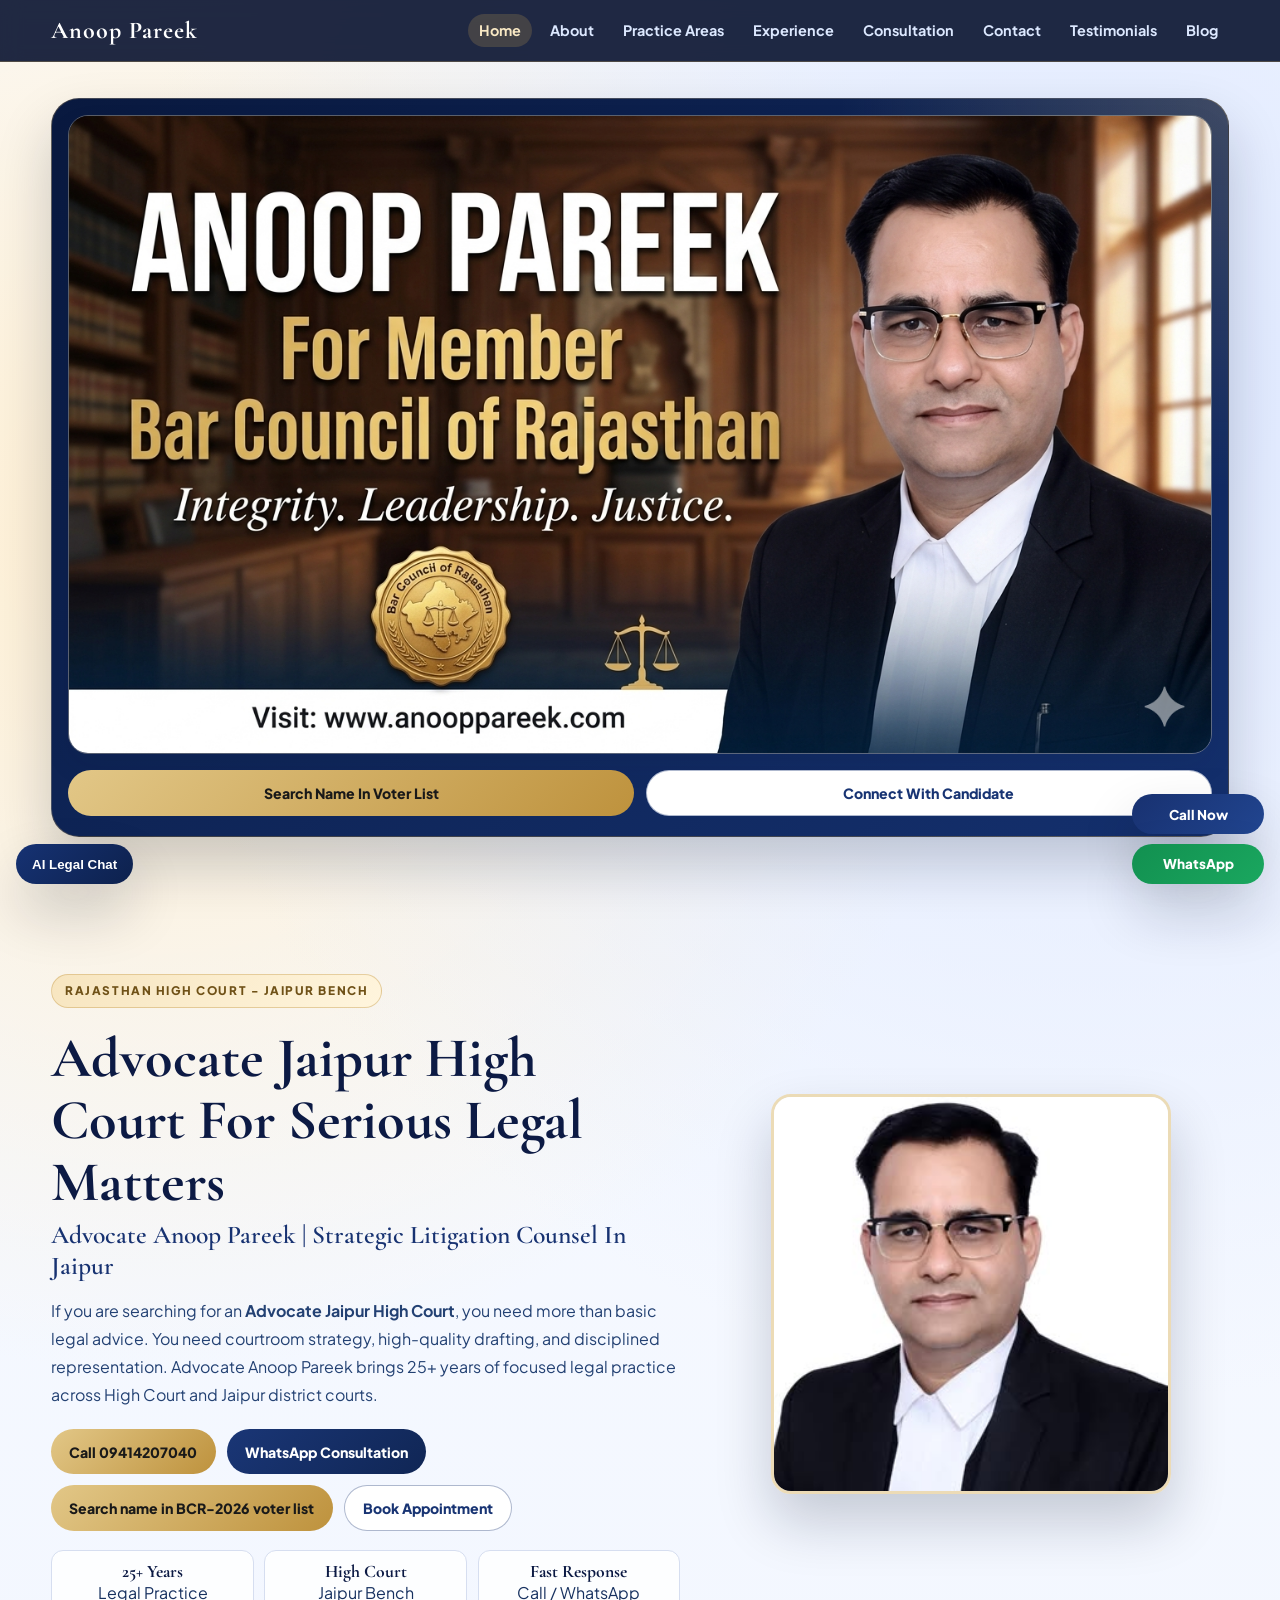
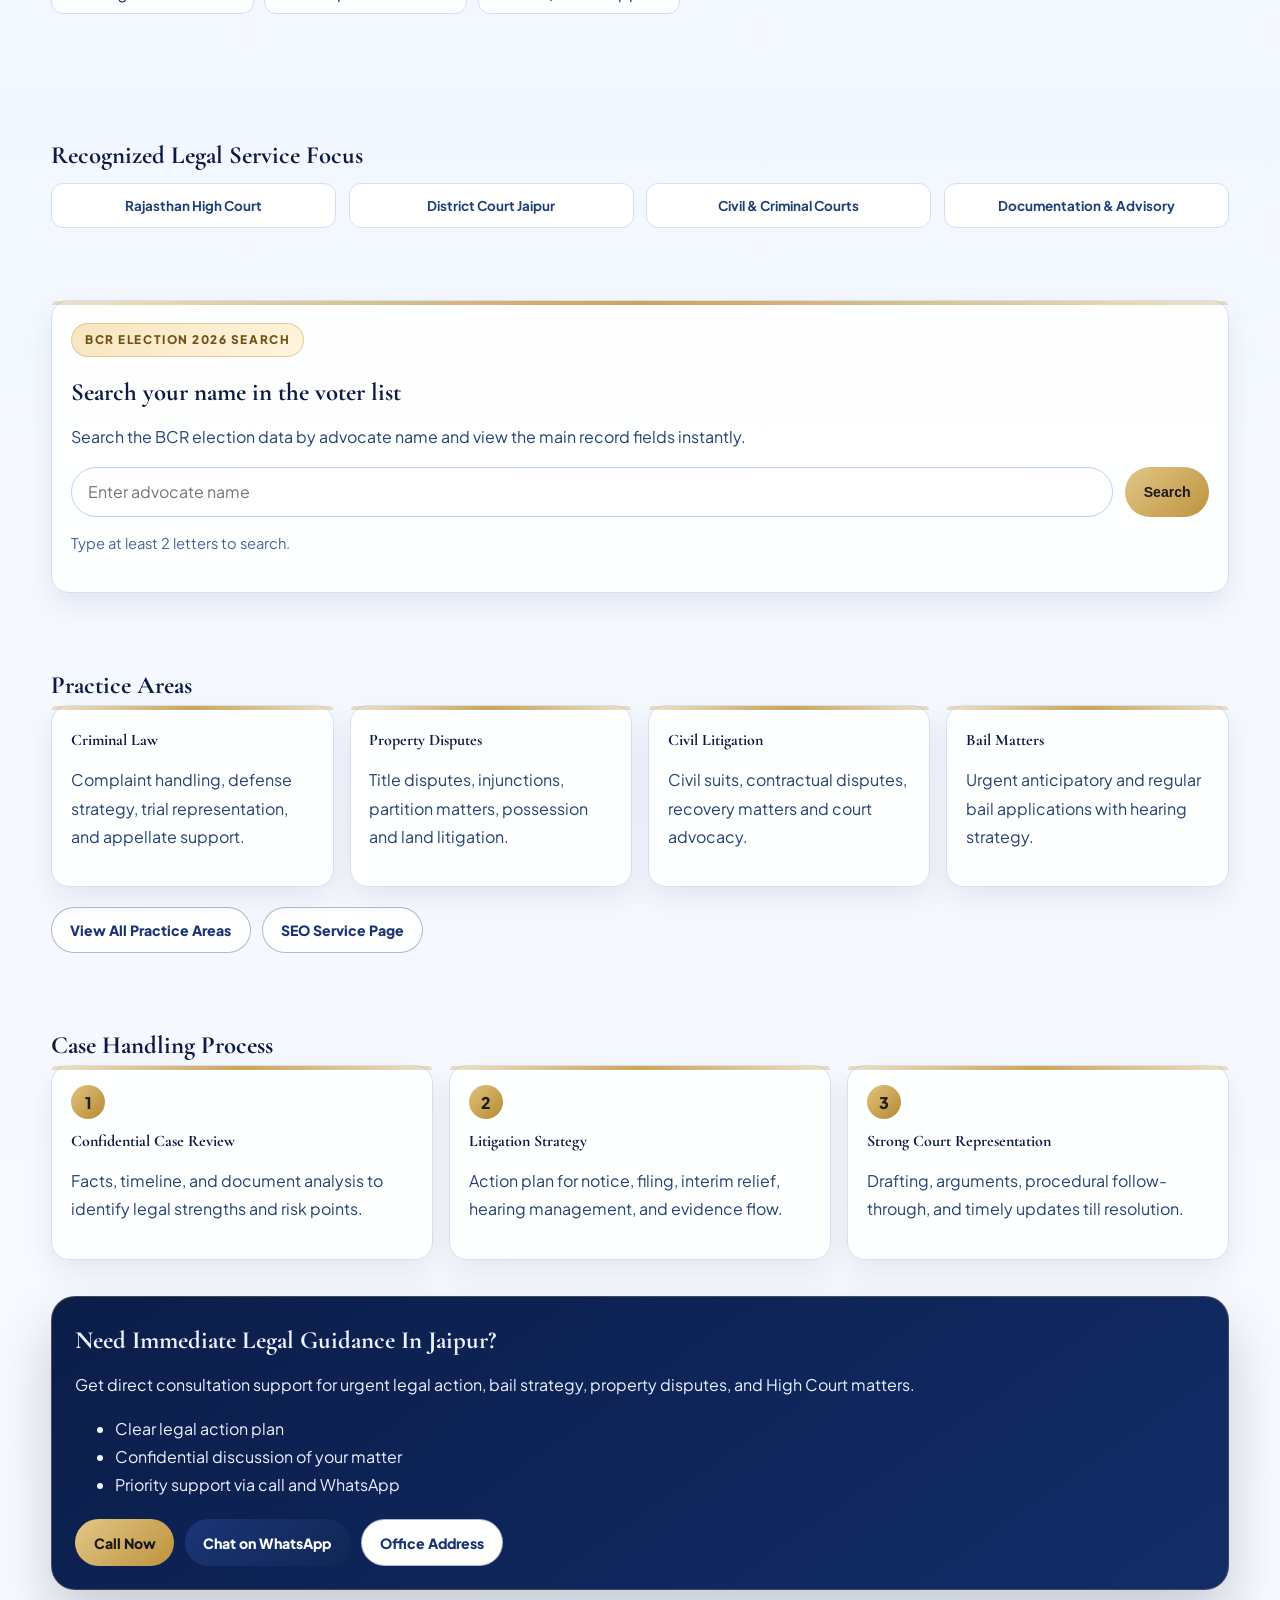
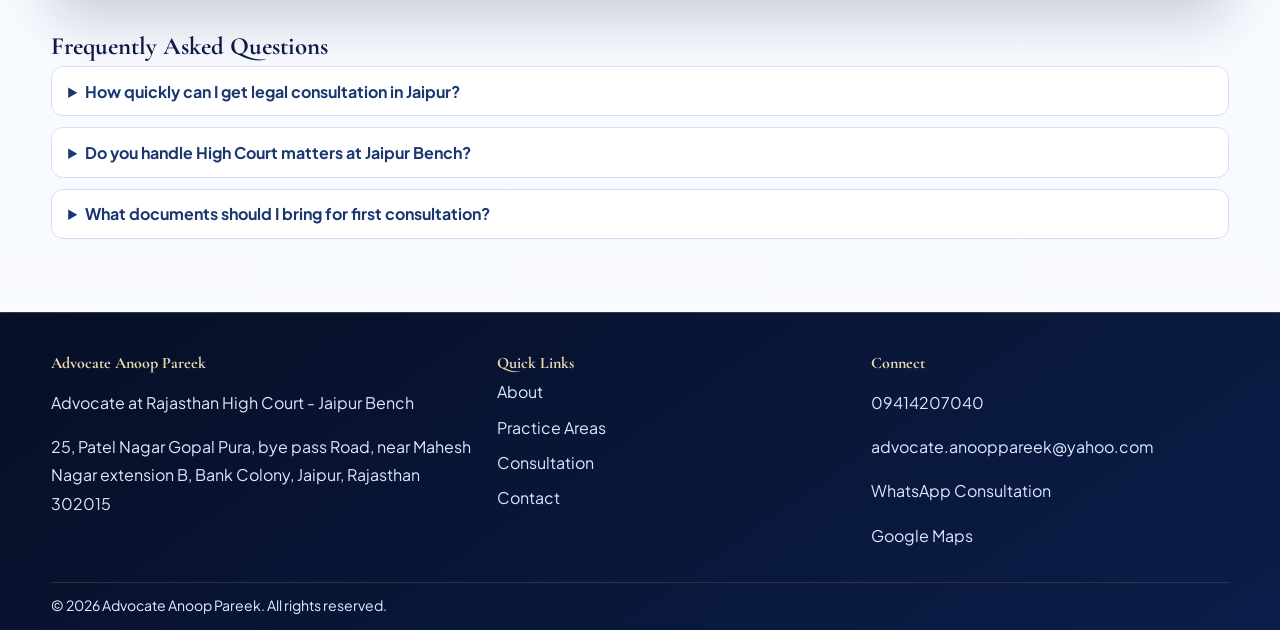
==== commit bf6566bb: "Add files via upload" ====
--- a/index.html
+++ b/index.html
@@ -232,7 +232,7 @@
       <div><h4>Quick Links</h4><ul><li><a href="about.html">About</a></li><li><a href="practice-areas.html">Practice Areas</a></li><li><a href="consultation.html">Consultation</a></li><li><a href="contact.html">Contact</a></li></ul></div>
       <div><h4>Connect</h4><p><a href="tel:+919414207040">09414207040</a></p><p><a href="mailto:advocate.anooppareek@yahoo.com">advocate.anooppareek@yahoo.com</a></p><p><a href="https://wa.me/919414207040" target="_blank">WhatsApp Consultation</a></p><p><a href="https://share.google/X09A1ukUbsNyIQKoE" target="_blank">Google Maps</a></p></div>
     </div>
-    <div class="container copyright">ÃƒÆ’Ã†â€™Ãƒâ€ Ã¢â‚¬â„¢ÃƒÆ’Ã¢â‚¬Â ÃƒÂ¢Ã¢â€šÂ¬Ã¢â€žÂ¢ÃƒÆ’Ã†â€™ÃƒÂ¢Ã¢â€šÂ¬Ã‚Â ÃƒÆ’Ã‚Â¢ÃƒÂ¢Ã¢â‚¬Å¡Ã‚Â¬ÃƒÂ¢Ã¢â‚¬Å¾Ã‚Â¢ÃƒÆ’Ã†â€™Ãƒâ€ Ã¢â‚¬â„¢ÃƒÆ’Ã‚Â¢ÃƒÂ¢Ã¢â‚¬Å¡Ã‚Â¬Ãƒâ€šÃ‚Â ÃƒÆ’Ã†â€™Ãƒâ€šÃ‚Â¢ÃƒÆ’Ã‚Â¢ÃƒÂ¢Ã¢â€šÂ¬Ã…Â¡Ãƒâ€šÃ‚Â¬ÃƒÆ’Ã‚Â¢ÃƒÂ¢Ã¢â€šÂ¬Ã…Â¾Ãƒâ€šÃ‚Â¢ÃƒÆ’Ã†â€™Ãƒâ€ Ã¢â‚¬â„¢ÃƒÆ’Ã¢â‚¬Â ÃƒÂ¢Ã¢â€šÂ¬Ã¢â€žÂ¢ÃƒÆ’Ã†â€™Ãƒâ€šÃ‚Â¢ÃƒÆ’Ã‚Â¢ÃƒÂ¢Ã¢â€šÂ¬Ã…Â¡Ãƒâ€šÃ‚Â¬ÃƒÆ’Ã¢â‚¬Å¡Ãƒâ€šÃ‚Â ÃƒÆ’Ã†â€™Ãƒâ€ Ã¢â‚¬â„¢ÃƒÆ’Ã¢â‚¬Å¡Ãƒâ€šÃ‚Â¢ÃƒÆ’Ã†â€™Ãƒâ€šÃ‚Â¢ÃƒÆ’Ã‚Â¢ÃƒÂ¢Ã¢â‚¬Å¡Ã‚Â¬Ãƒâ€¦Ã‚Â¡ÃƒÆ’Ã¢â‚¬Å¡Ãƒâ€šÃ‚Â¬ÃƒÆ’Ã†â€™Ãƒâ€šÃ‚Â¢ÃƒÆ’Ã‚Â¢ÃƒÂ¢Ã¢â‚¬Å¡Ã‚Â¬Ãƒâ€¦Ã‚Â¾ÃƒÆ’Ã¢â‚¬Å¡Ãƒâ€šÃ‚Â¢ÃƒÆ’Ã†â€™Ãƒâ€ Ã¢â‚¬â„¢ÃƒÆ’Ã¢â‚¬Â ÃƒÂ¢Ã¢â€šÂ¬Ã¢â€žÂ¢ÃƒÆ’Ã†â€™ÃƒÂ¢Ã¢â€šÂ¬Ã‚Â ÃƒÆ’Ã‚Â¢ÃƒÂ¢Ã¢â‚¬Å¡Ã‚Â¬ÃƒÂ¢Ã¢â‚¬Å¾Ã‚Â¢ÃƒÆ’Ã†â€™Ãƒâ€ Ã¢â‚¬â„¢ÃƒÆ’Ã¢â‚¬Å¡Ãƒâ€šÃ‚Â¢ÃƒÆ’Ã†â€™Ãƒâ€šÃ‚Â¢ÃƒÆ’Ã‚Â¢ÃƒÂ¢Ã¢â‚¬Å¡Ã‚Â¬Ãƒâ€¦Ã‚Â¡ÃƒÆ’Ã¢â‚¬Å¡Ãƒâ€šÃ‚Â¬ÃƒÆ’Ã†â€™ÃƒÂ¢Ã¢â€šÂ¬Ã…Â¡ÃƒÆ’Ã¢â‚¬Å¡Ãƒâ€šÃ‚Â ÃƒÆ’Ã†â€™Ãƒâ€ Ã¢â‚¬â„¢ÃƒÆ’Ã¢â‚¬Â ÃƒÂ¢Ã¢â€šÂ¬Ã¢â€žÂ¢ÃƒÆ’Ã†â€™ÃƒÂ¢Ã¢â€šÂ¬Ã…Â¡ÃƒÆ’Ã¢â‚¬Å¡Ãƒâ€šÃ‚Â¢ÃƒÆ’Ã†â€™Ãƒâ€ Ã¢â‚¬â„¢ÃƒÆ’Ã¢â‚¬Å¡Ãƒâ€šÃ‚Â¢ÃƒÆ’Ã†â€™Ãƒâ€šÃ‚Â¢ÃƒÆ’Ã‚Â¢ÃƒÂ¢Ã¢â€šÂ¬Ã…Â¡Ãƒâ€šÃ‚Â¬ÃƒÆ’Ã¢â‚¬Â¦Ãƒâ€šÃ‚Â¡ÃƒÆ’Ã†â€™ÃƒÂ¢Ã¢â€šÂ¬Ã…Â¡ÃƒÆ’Ã¢â‚¬Å¡Ãƒâ€šÃ‚Â¬ÃƒÆ’Ã†â€™Ãƒâ€ Ã¢â‚¬â„¢ÃƒÆ’Ã¢â‚¬Å¡Ãƒâ€šÃ‚Â¢ÃƒÆ’Ã†â€™Ãƒâ€šÃ‚Â¢ÃƒÆ’Ã‚Â¢ÃƒÂ¢Ã¢â€šÂ¬Ã…Â¡Ãƒâ€šÃ‚Â¬ÃƒÆ’Ã¢â‚¬Â¦Ãƒâ€šÃ‚Â¾ÃƒÆ’Ã†â€™ÃƒÂ¢Ã¢â€šÂ¬Ã…Â¡ÃƒÆ’Ã¢â‚¬Å¡Ãƒâ€šÃ‚Â¢ÃƒÆ’Ã†â€™Ãƒâ€ Ã¢â‚¬â„¢ÃƒÆ’Ã¢â‚¬Â ÃƒÂ¢Ã¢â€šÂ¬Ã¢â€žÂ¢ÃƒÆ’Ã†â€™ÃƒÂ¢Ã¢â€šÂ¬Ã‚Â ÃƒÆ’Ã‚Â¢ÃƒÂ¢Ã¢â‚¬Å¡Ã‚Â¬ÃƒÂ¢Ã¢â‚¬Å¾Ã‚Â¢ÃƒÆ’Ã†â€™Ãƒâ€ Ã¢â‚¬â„¢ÃƒÆ’Ã‚Â¢ÃƒÂ¢Ã¢â‚¬Å¡Ã‚Â¬Ãƒâ€šÃ‚Â ÃƒÆ’Ã†â€™Ãƒâ€šÃ‚Â¢ÃƒÆ’Ã‚Â¢ÃƒÂ¢Ã¢â€šÂ¬Ã…Â¡Ãƒâ€šÃ‚Â¬ÃƒÆ’Ã‚Â¢ÃƒÂ¢Ã¢â€šÂ¬Ã…Â¾Ãƒâ€šÃ‚Â¢ÃƒÆ’Ã†â€™Ãƒâ€ Ã¢â‚¬â„¢ÃƒÆ’Ã¢â‚¬Â ÃƒÂ¢Ã¢â€šÂ¬Ã¢â€žÂ¢ÃƒÆ’Ã†â€™Ãƒâ€šÃ‚Â¢ÃƒÆ’Ã‚Â¢ÃƒÂ¢Ã¢â€šÂ¬Ã…Â¡Ãƒâ€šÃ‚Â¬ÃƒÆ’Ã¢â‚¬Â¦Ãƒâ€šÃ‚Â¡ÃƒÆ’Ã†â€™Ãƒâ€ Ã¢â‚¬â„¢ÃƒÆ’Ã‚Â¢ÃƒÂ¢Ã¢â‚¬Å¡Ã‚Â¬Ãƒâ€¦Ã‚Â¡ÃƒÆ’Ã†â€™ÃƒÂ¢Ã¢â€šÂ¬Ã…Â¡ÃƒÆ’Ã¢â‚¬Å¡Ãƒâ€šÃ‚Â¢ÃƒÆ’Ã†â€™Ãƒâ€ Ã¢â‚¬â„¢ÃƒÆ’Ã¢â‚¬Â ÃƒÂ¢Ã¢â€šÂ¬Ã¢â€žÂ¢ÃƒÆ’Ã†â€™ÃƒÂ¢Ã¢â€šÂ¬Ã‚Â ÃƒÆ’Ã‚Â¢ÃƒÂ¢Ã¢â‚¬Å¡Ã‚Â¬ÃƒÂ¢Ã¢â‚¬Å¾Ã‚Â¢ÃƒÆ’Ã†â€™Ãƒâ€ Ã¢â‚¬â„¢ÃƒÆ’Ã‚Â¢ÃƒÂ¢Ã¢â‚¬Å¡Ã‚Â¬Ãƒâ€¦Ã‚Â¡ÃƒÆ’Ã†â€™ÃƒÂ¢Ã¢â€šÂ¬Ã…Â¡ÃƒÆ’Ã¢â‚¬Å¡Ãƒâ€šÃ‚Â¢ÃƒÆ’Ã†â€™Ãƒâ€ Ã¢â‚¬â„¢ÃƒÆ’Ã¢â‚¬Â ÃƒÂ¢Ã¢â€šÂ¬Ã¢â€žÂ¢ÃƒÆ’Ã†â€™ÃƒÂ¢Ã¢â€šÂ¬Ã…Â¡ÃƒÆ’Ã¢â‚¬Å¡Ãƒâ€šÃ‚Â¢ÃƒÆ’Ã†â€™Ãƒâ€ Ã¢â‚¬â„¢ÃƒÆ’Ã¢â‚¬Å¡Ãƒâ€šÃ‚Â¢ÃƒÆ’Ã†â€™Ãƒâ€šÃ‚Â¢ÃƒÆ’Ã‚Â¢ÃƒÂ¢Ã¢â€šÂ¬Ã…Â¡Ãƒâ€šÃ‚Â¬ÃƒÆ’Ã¢â‚¬Â¦Ãƒâ€šÃ‚Â¡ÃƒÆ’Ã†â€™ÃƒÂ¢Ã¢â€šÂ¬Ã…Â¡ÃƒÆ’Ã¢â‚¬Å¡Ãƒâ€šÃ‚Â¬ÃƒÆ’Ã†â€™Ãƒâ€ Ã¢â‚¬â„¢ÃƒÆ’Ã‚Â¢ÃƒÂ¢Ã¢â‚¬Å¡Ã‚Â¬Ãƒâ€šÃ‚Â¦ÃƒÆ’Ã†â€™ÃƒÂ¢Ã¢â€šÂ¬Ã…Â¡ÃƒÆ’Ã¢â‚¬Å¡Ãƒâ€šÃ‚Â¡ÃƒÆ’Ã†â€™Ãƒâ€ Ã¢â‚¬â„¢ÃƒÆ’Ã¢â‚¬Â ÃƒÂ¢Ã¢â€šÂ¬Ã¢â€žÂ¢ÃƒÆ’Ã†â€™Ãƒâ€šÃ‚Â¢ÃƒÆ’Ã‚Â¢ÃƒÂ¢Ã¢â€šÂ¬Ã…Â¡Ãƒâ€šÃ‚Â¬ÃƒÆ’Ã¢â‚¬Â¦Ãƒâ€šÃ‚Â¡ÃƒÆ’Ã†â€™Ãƒâ€ Ã¢â‚¬â„¢ÃƒÆ’Ã‚Â¢ÃƒÂ¢Ã¢â‚¬Å¡Ã‚Â¬Ãƒâ€¦Ã‚Â¡ÃƒÆ’Ã†â€™ÃƒÂ¢Ã¢â€šÂ¬Ã…Â¡ÃƒÆ’Ã¢â‚¬Å¡Ãƒâ€šÃ‚Â¬ÃƒÆ’Ã†â€™Ãƒâ€ Ã¢â‚¬â„¢ÃƒÆ’Ã¢â‚¬Â ÃƒÂ¢Ã¢â€šÂ¬Ã¢â€žÂ¢ÃƒÆ’Ã†â€™ÃƒÂ¢Ã¢â€šÂ¬Ã‚Â ÃƒÆ’Ã‚Â¢ÃƒÂ¢Ã¢â‚¬Å¡Ã‚Â¬ÃƒÂ¢Ã¢â‚¬Å¾Ã‚Â¢ÃƒÆ’Ã†â€™Ãƒâ€ Ã¢â‚¬â„¢ÃƒÆ’Ã¢â‚¬Å¡Ãƒâ€šÃ‚Â¢ÃƒÆ’Ã†â€™Ãƒâ€šÃ‚Â¢ÃƒÆ’Ã‚Â¢ÃƒÂ¢Ã¢â‚¬Å¡Ã‚Â¬Ãƒâ€¦Ã‚Â¡ÃƒÆ’Ã¢â‚¬Å¡Ãƒâ€šÃ‚Â¬ÃƒÆ’Ã†â€™ÃƒÂ¢Ã¢â€šÂ¬Ã…Â¡ÃƒÆ’Ã¢â‚¬Å¡Ãƒâ€šÃ‚Â¦ÃƒÆ’Ã†â€™Ãƒâ€ Ã¢â‚¬â„¢ÃƒÆ’Ã¢â‚¬Â ÃƒÂ¢Ã¢â€šÂ¬Ã¢â€žÂ¢ÃƒÆ’Ã†â€™Ãƒâ€šÃ‚Â¢ÃƒÆ’Ã‚Â¢ÃƒÂ¢Ã¢â€šÂ¬Ã…Â¡Ãƒâ€šÃ‚Â¬ÃƒÆ’Ã¢â‚¬Â¦Ãƒâ€šÃ‚Â¡ÃƒÆ’Ã†â€™Ãƒâ€ Ã¢â‚¬â„¢ÃƒÆ’Ã‚Â¢ÃƒÂ¢Ã¢â‚¬Å¡Ã‚Â¬Ãƒâ€¦Ã‚Â¡ÃƒÆ’Ã†â€™ÃƒÂ¢Ã¢â€šÂ¬Ã…Â¡ÃƒÆ’Ã¢â‚¬Å¡Ãƒâ€šÃ‚Â¡ÃƒÆ’Ã†â€™Ãƒâ€ Ã¢â‚¬â„¢ÃƒÆ’Ã¢â‚¬Â ÃƒÂ¢Ã¢â€šÂ¬Ã¢â€žÂ¢ÃƒÆ’Ã†â€™ÃƒÂ¢Ã¢â€šÂ¬Ã‚Â ÃƒÆ’Ã‚Â¢ÃƒÂ¢Ã¢â‚¬Å¡Ã‚Â¬ÃƒÂ¢Ã¢â‚¬Å¾Ã‚Â¢ÃƒÆ’Ã†â€™Ãƒâ€ Ã¢â‚¬â„¢ÃƒÆ’Ã‚Â¢ÃƒÂ¢Ã¢â‚¬Å¡Ã‚Â¬Ãƒâ€šÃ‚Â ÃƒÆ’Ã†â€™Ãƒâ€šÃ‚Â¢ÃƒÆ’Ã‚Â¢ÃƒÂ¢Ã¢â€šÂ¬Ã…Â¡Ãƒâ€šÃ‚Â¬ÃƒÆ’Ã‚Â¢ÃƒÂ¢Ã¢â€šÂ¬Ã…Â¾Ãƒâ€šÃ‚Â¢ÃƒÆ’Ã†â€™Ãƒâ€ Ã¢â‚¬â„¢ÃƒÆ’Ã¢â‚¬Â ÃƒÂ¢Ã¢â€šÂ¬Ã¢â€žÂ¢ÃƒÆ’Ã†â€™Ãƒâ€šÃ‚Â¢ÃƒÆ’Ã‚Â¢ÃƒÂ¢Ã¢â€šÂ¬Ã…Â¡Ãƒâ€šÃ‚Â¬ÃƒÆ’Ã¢â‚¬Å¡Ãƒâ€šÃ‚Â ÃƒÆ’Ã†â€™Ãƒâ€ Ã¢â‚¬â„¢ÃƒÆ’Ã¢â‚¬Å¡Ãƒâ€šÃ‚Â¢ÃƒÆ’Ã†â€™Ãƒâ€šÃ‚Â¢ÃƒÆ’Ã‚Â¢ÃƒÂ¢Ã¢â‚¬Å¡Ã‚Â¬Ãƒâ€¦Ã‚Â¡ÃƒÆ’Ã¢â‚¬Å¡Ãƒâ€šÃ‚Â¬ÃƒÆ’Ã†â€™Ãƒâ€šÃ‚Â¢ÃƒÆ’Ã‚Â¢ÃƒÂ¢Ã¢â‚¬Å¡Ã‚Â¬Ãƒâ€¦Ã‚Â¾ÃƒÆ’Ã¢â‚¬Å¡Ãƒâ€šÃ‚Â¢ÃƒÆ’Ã†â€™Ãƒâ€ Ã¢â‚¬â„¢ÃƒÆ’Ã¢â‚¬Â ÃƒÂ¢Ã¢â€šÂ¬Ã¢â€žÂ¢ÃƒÆ’Ã†â€™ÃƒÂ¢Ã¢â€šÂ¬Ã‚Â ÃƒÆ’Ã‚Â¢ÃƒÂ¢Ã¢â‚¬Å¡Ã‚Â¬ÃƒÂ¢Ã¢â‚¬Å¾Ã‚Â¢ÃƒÆ’Ã†â€™Ãƒâ€ Ã¢â‚¬â„¢ÃƒÆ’Ã‚Â¢ÃƒÂ¢Ã¢â‚¬Å¡Ã‚Â¬Ãƒâ€¦Ã‚Â¡ÃƒÆ’Ã†â€™ÃƒÂ¢Ã¢â€šÂ¬Ã…Â¡ÃƒÆ’Ã¢â‚¬Å¡Ãƒâ€šÃ‚Â¢ÃƒÆ’Ã†â€™Ãƒâ€ Ã¢â‚¬â„¢ÃƒÆ’Ã¢â‚¬Â ÃƒÂ¢Ã¢â€šÂ¬Ã¢â€žÂ¢ÃƒÆ’Ã†â€™ÃƒÂ¢Ã¢â€šÂ¬Ã…Â¡ÃƒÆ’Ã¢â‚¬Å¡Ãƒâ€šÃ‚Â¢ÃƒÆ’Ã†â€™Ãƒâ€ Ã¢â‚¬â„¢ÃƒÆ’Ã¢â‚¬Å¡Ãƒâ€šÃ‚Â¢ÃƒÆ’Ã†â€™Ãƒâ€šÃ‚Â¢ÃƒÆ’Ã‚Â¢ÃƒÂ¢Ã¢â‚¬Å¡Ã‚Â¬Ãƒâ€¦Ã‚Â¡ÃƒÆ’Ã¢â‚¬Å¡Ãƒâ€šÃ‚Â¬ÃƒÆ’Ã†â€™ÃƒÂ¢Ã¢â€šÂ¬Ã‚Â¦ÃƒÆ’Ã¢â‚¬Å¡Ãƒâ€šÃ‚Â¡ÃƒÆ’Ã†â€™Ãƒâ€ Ã¢â‚¬â„¢ÃƒÆ’Ã‚Â¢ÃƒÂ¢Ã¢â‚¬Å¡Ã‚Â¬Ãƒâ€¦Ã‚Â¡ÃƒÆ’Ã†â€™ÃƒÂ¢Ã¢â€šÂ¬Ã…Â¡ÃƒÆ’Ã¢â‚¬Å¡Ãƒâ€šÃ‚Â¬ÃƒÆ’Ã†â€™Ãƒâ€ Ã¢â‚¬â„¢ÃƒÆ’Ã¢â‚¬Â ÃƒÂ¢Ã¢â€šÂ¬Ã¢â€žÂ¢ÃƒÆ’Ã†â€™Ãƒâ€šÃ‚Â¢ÃƒÆ’Ã‚Â¢ÃƒÂ¢Ã¢â€šÂ¬Ã…Â¡Ãƒâ€šÃ‚Â¬ÃƒÆ’Ã¢â‚¬Å¡Ãƒâ€šÃ‚Â¦ÃƒÆ’Ã†â€™Ãƒâ€ Ã¢â‚¬â„¢ÃƒÆ’Ã‚Â¢ÃƒÂ¢Ã¢â‚¬Å¡Ã‚Â¬Ãƒâ€¦Ã‚Â¡ÃƒÆ’Ã†â€™ÃƒÂ¢Ã¢â€šÂ¬Ã…Â¡ÃƒÆ’Ã¢â‚¬Å¡Ãƒâ€šÃ‚Â¡ÃƒÆ’Ã†â€™Ãƒâ€ Ã¢â‚¬â„¢ÃƒÆ’Ã¢â‚¬Â ÃƒÂ¢Ã¢â€šÂ¬Ã¢â€žÂ¢ÃƒÆ’Ã†â€™ÃƒÂ¢Ã¢â€šÂ¬Ã‚Â ÃƒÆ’Ã‚Â¢ÃƒÂ¢Ã¢â‚¬Å¡Ã‚Â¬ÃƒÂ¢Ã¢â‚¬Å¾Ã‚Â¢ÃƒÆ’Ã†â€™Ãƒâ€ Ã¢â‚¬â„¢ÃƒÆ’Ã‚Â¢ÃƒÂ¢Ã¢â‚¬Å¡Ã‚Â¬Ãƒâ€šÃ‚Â ÃƒÆ’Ã†â€™Ãƒâ€šÃ‚Â¢ÃƒÆ’Ã‚Â¢ÃƒÂ¢Ã¢â€šÂ¬Ã…Â¡Ãƒâ€šÃ‚Â¬ÃƒÆ’Ã‚Â¢ÃƒÂ¢Ã¢â€šÂ¬Ã…Â¾Ãƒâ€šÃ‚Â¢ÃƒÆ’Ã†â€™Ãƒâ€ Ã¢â‚¬â„¢ÃƒÆ’Ã¢â‚¬Â ÃƒÂ¢Ã¢â€šÂ¬Ã¢â€žÂ¢ÃƒÆ’Ã†â€™ÃƒÂ¢Ã¢â€šÂ¬Ã…Â¡ÃƒÆ’Ã¢â‚¬Å¡Ãƒâ€šÃ‚Â¢ÃƒÆ’Ã†â€™Ãƒâ€ Ã¢â‚¬â„¢ÃƒÆ’Ã¢â‚¬Å¡Ãƒâ€šÃ‚Â¢ÃƒÆ’Ã†â€™Ãƒâ€šÃ‚Â¢ÃƒÆ’Ã‚Â¢ÃƒÂ¢Ã¢â€šÂ¬Ã…Â¡Ãƒâ€šÃ‚Â¬ÃƒÆ’Ã¢â‚¬Â¦Ãƒâ€šÃ‚Â¡ÃƒÆ’Ã†â€™ÃƒÂ¢Ã¢â€šÂ¬Ã…Â¡ÃƒÆ’Ã¢â‚¬Å¡Ãƒâ€šÃ‚Â¬ÃƒÆ’Ã†â€™Ãƒâ€ Ã¢â‚¬â„¢ÃƒÆ’Ã‚Â¢ÃƒÂ¢Ã¢â‚¬Å¡Ã‚Â¬Ãƒâ€šÃ‚Â¦ÃƒÆ’Ã†â€™ÃƒÂ¢Ã¢â€šÂ¬Ã…Â¡ÃƒÆ’Ã¢â‚¬Å¡Ãƒâ€šÃ‚Â¡ÃƒÆ’Ã†â€™Ãƒâ€ Ã¢â‚¬â„¢ÃƒÆ’Ã¢â‚¬Â ÃƒÂ¢Ã¢â€šÂ¬Ã¢â€žÂ¢ÃƒÆ’Ã†â€™ÃƒÂ¢Ã¢â€šÂ¬Ã‚Â ÃƒÆ’Ã‚Â¢ÃƒÂ¢Ã¢â‚¬Å¡Ã‚Â¬ÃƒÂ¢Ã¢â‚¬Å¾Ã‚Â¢ÃƒÆ’Ã†â€™Ãƒâ€ Ã¢â‚¬â„¢ÃƒÆ’Ã¢â‚¬Å¡Ãƒâ€šÃ‚Â¢ÃƒÆ’Ã†â€™Ãƒâ€šÃ‚Â¢ÃƒÆ’Ã‚Â¢ÃƒÂ¢Ã¢â‚¬Å¡Ã‚Â¬Ãƒâ€¦Ã‚Â¡ÃƒÆ’Ã¢â‚¬Å¡Ãƒâ€šÃ‚Â¬ÃƒÆ’Ã†â€™ÃƒÂ¢Ã¢â€šÂ¬Ã‚Â¦ÃƒÆ’Ã¢â‚¬Å¡Ãƒâ€šÃ‚Â¡ÃƒÆ’Ã†â€™Ãƒâ€ Ã¢â‚¬â„¢ÃƒÆ’Ã¢â‚¬Â ÃƒÂ¢Ã¢â€šÂ¬Ã¢â€žÂ¢ÃƒÆ’Ã†â€™Ãƒâ€šÃ‚Â¢ÃƒÆ’Ã‚Â¢ÃƒÂ¢Ã¢â€šÂ¬Ã…Â¡Ãƒâ€šÃ‚Â¬ÃƒÆ’Ã¢â‚¬Â¦Ãƒâ€šÃ‚Â¡ÃƒÆ’Ã†â€™Ãƒâ€ Ã¢â‚¬â„¢ÃƒÆ’Ã‚Â¢ÃƒÂ¢Ã¢â‚¬Å¡Ã‚Â¬Ãƒâ€¦Ã‚Â¡ÃƒÆ’Ã†â€™ÃƒÂ¢Ã¢â€šÂ¬Ã…Â¡ÃƒÆ’Ã¢â‚¬Å¡Ãƒâ€šÃ‚Â© 2026 Advocate Anoop Pareek. All rights reserved.</div>
+    <div class="container copyright">&copy; 2026 Advocate Anoop Pareek. All rights reserved.</div>
   </footer>
 
   <div class="floating-actions">
--- a/assets/css/style.css
+++ b/assets/css/style.css
@@ -219,6 +219,40 @@
 .metric { text-align: center; }
 .metric strong { display: block; font-family: "Cormorant Garamond", serif; font-size: 2rem; color: var(--navy-900); }
 
+
+.campaign-banner {
+  border-radius: 28px;
+  border: 1px solid rgba(200, 161, 84, .28);
+  background:
+    radial-gradient(circle at top right, rgba(232, 206, 145, .22), transparent 28%),
+    linear-gradient(145deg, #09193f, #14306e);
+  box-shadow: var(--shadow-lg);
+}
+
+.large-banner {
+  overflow: hidden;
+  padding: 1rem;
+}
+
+.campaign-poster {
+  width: 100%;
+  min-height: 420px;
+  object-fit: cover;
+  object-position: center;
+  border-radius: 20px;
+  border: 1px solid rgba(235, 217, 175, .35);
+  box-shadow: var(--shadow-sm);
+}
+
+.campaign-actions {
+  display: grid;
+  gap: .75rem;
+}
+
+.banner-actions {
+  grid-template-columns: repeat(2, minmax(0, 1fr));
+  padding: 1rem 0 .25rem;
+}
 .logo-strip {
   margin-top: .8rem;
   display: grid;
@@ -427,18 +461,55 @@
 .reveal { opacity: 0; transform: translateY(16px); transition: opacity .5s ease, transform .5s ease; }
 .reveal.show { opacity: 1; transform: translateY(0); }
 
-@media (max-width: 1024px) {
+@media (max-width: 1024px) {
+  .campaign-banner { grid-template-columns: 1fr; }
   .hero { grid-template-columns: 1fr; min-height: auto; padding-top: 2.3rem; }
   .grid { grid-template-columns: repeat(2, minmax(0, 1fr)); }
   .process { grid-template-columns: 1fr; }
-  .logo-strip { grid-template-columns: repeat(2, minmax(0, 1fr)); }
+  
+.campaign-banner {
+  border-radius: 28px;
+  border: 1px solid rgba(200, 161, 84, .28);
+  background:
+    radial-gradient(circle at top right, rgba(232, 206, 145, .22), transparent 28%),
+    linear-gradient(145deg, #09193f, #14306e);
+  box-shadow: var(--shadow-lg);
+}
+
+.large-banner {
+  overflow: hidden;
+  padding: 1rem;
+}
+
+.campaign-poster {
+  width: 100%;
+  min-height: 420px;
+  object-fit: cover;
+  object-position: center;
+  border-radius: 20px;
+  border: 1px solid rgba(235, 217, 175, .35);
+  box-shadow: var(--shadow-sm);
+}
+
+.campaign-actions {
+  display: grid;
+  gap: .75rem;
+}
+
+.banner-actions {
+  grid-template-columns: repeat(2, minmax(0, 1fr));
+  padding: 1rem 0 .25rem;
+}
+.logo-strip { grid-template-columns: repeat(2, minmax(0, 1fr)); }
   .footer-grid { grid-template-columns: 1fr 1fr; }
 }
 
-@media (max-width: 720px) {
+@media (max-width: 720px) {
+  .campaign-poster { min-height: 260px; }
+  .banner-actions { grid-template-columns: 1fr; }
   .nav-wrap { flex-direction: column; align-items: flex-start; }
-  nav { width: 100%; overflow-x: auto; padding-bottom: .25rem; flex-wrap: nowrap; }
-  nav a { white-space: nowrap; }
+  nav { width: 100%; overflow-x: visible; padding-bottom: .25rem; flex-wrap: wrap; justify-content: flex-start; }
+  nav a { white-space: normal; }
   .grid, .grid.two, .footer-grid, .hero-kpis { grid-template-columns: 1fr; }
   .floating-actions { display: none; }
   .chatbot { left: .6rem; bottom: 4.2rem; }
@@ -503,7 +574,9 @@
   color: var(--navy-900);
 }
 
-@media (max-width: 720px) {
+@media (max-width: 720px) {
+  .campaign-poster { min-height: 260px; }
+  .banner-actions { grid-template-columns: 1fr; }
   .search-form {
     grid-template-columns: 1fr;
   }
@@ -511,4 +584,53 @@
   .result-meta {
     grid-template-columns: 1fr;
   }
-}+}
+@media (max-width: 720px) {
+  .large-banner {
+    padding: .65rem;
+  }
+
+  .campaign-poster {
+    min-height: 0 !important;
+    height: auto !important;
+    max-height: none !important;
+    object-fit: contain !important;
+    object-position: center !important;
+    background: #0b1d49;
+  }
+
+  .banner-actions {
+    grid-template-columns: 1fr !important;
+  }
+}
+
+/* Final overflow guards */
+html, body {
+  max-width: 100%;
+  overflow-x: hidden;
+}
+
+body {
+  position: relative;
+}
+
+main, section, .container, .hero, .grid, .grid.two, .process, .footer-grid, .logo-strip, .campaign-banner {
+  max-width: 100%;
+  min-width: 0;
+}
+
+.btn {
+  white-space: normal;
+  text-align: center;
+}
+
+.cta-row > .btn,
+.banner-actions > .btn,
+.search-form > * {
+  min-width: 0;
+}
+
+img,
+iframe {
+  max-width: 100%;
+}
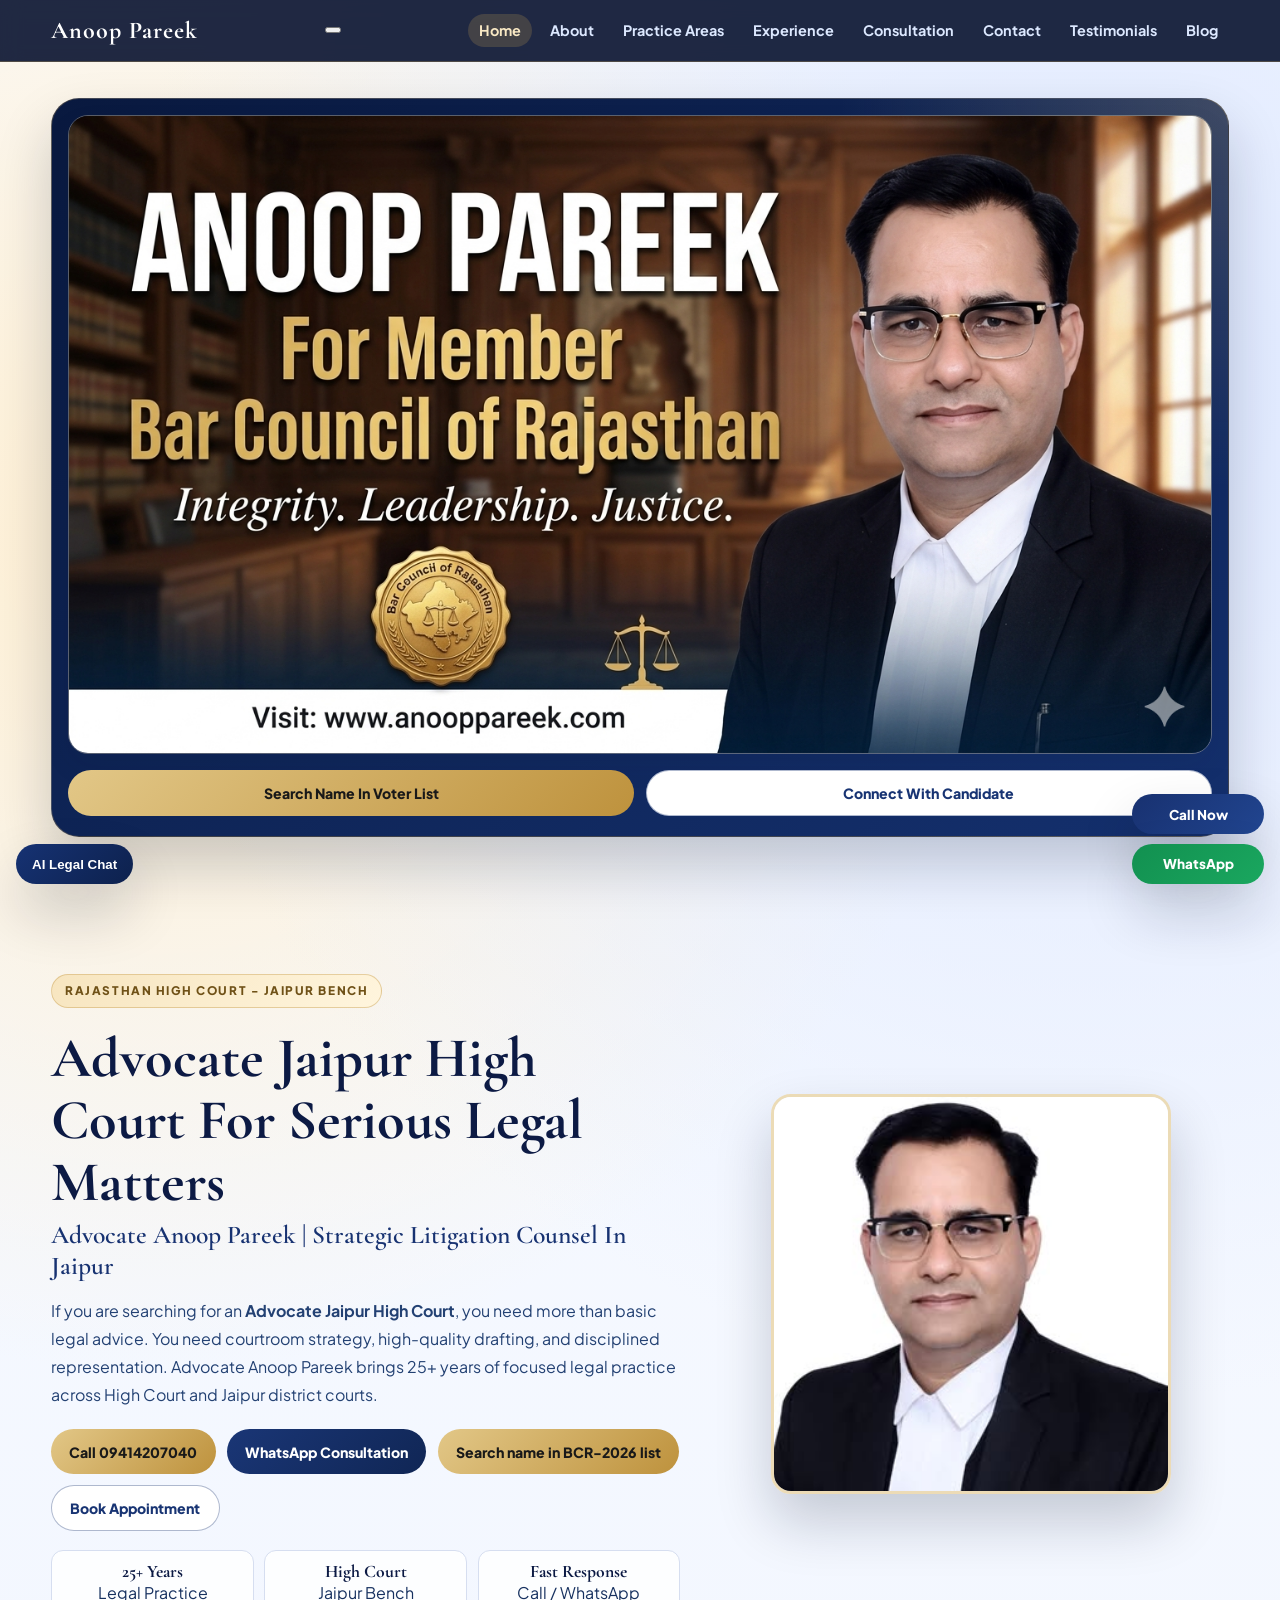
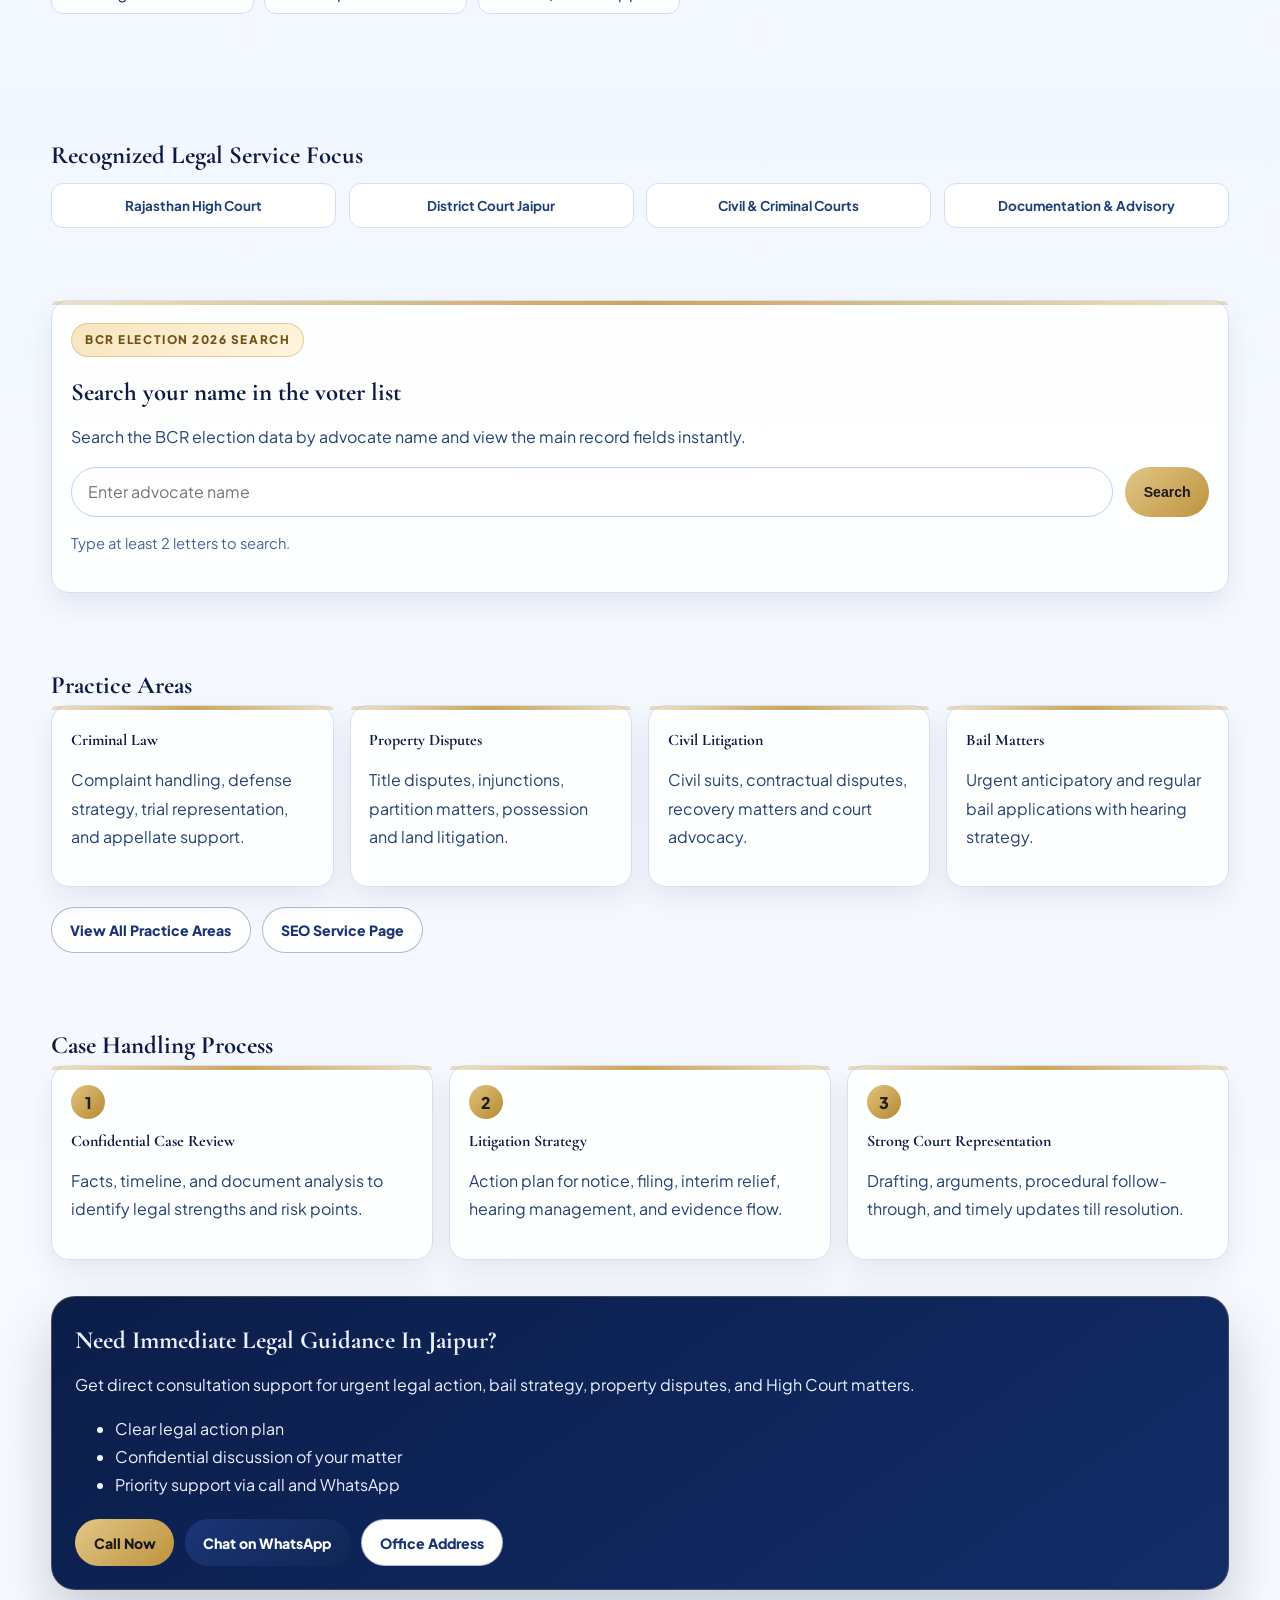
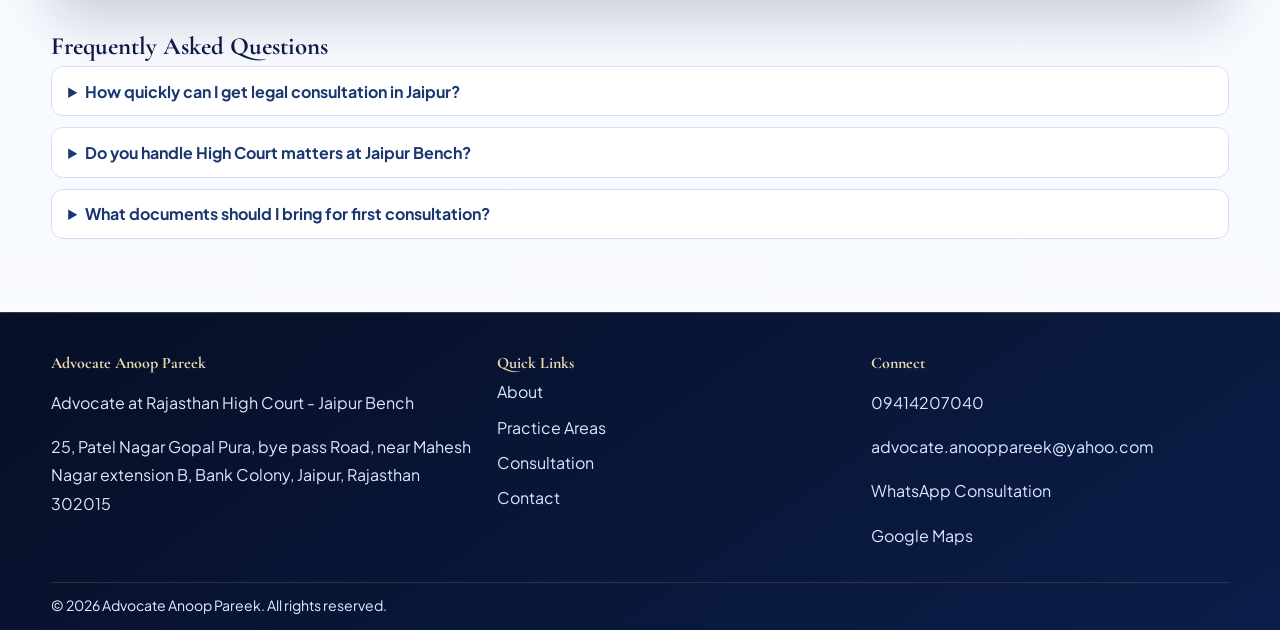
==== commit 40977134: "Add files via upload" ====
--- a/index.html
+++ b/index.html
@@ -102,19 +102,27 @@
   </script>
 </head>
 <body>
-  <header class="site-header">
-    <div class="container nav-wrap">
-      <a class="brand" href="index.html">Anoop Pareek</a>
-      <nav>
-        <a href="index.html">Home</a><a href="about.html">About</a><a href="practice-areas.html">Practice Areas</a><a href="experience.html">Experience</a><a href="consultation.html">Consultation</a><a href="contact.html">Contact</a><a href="testimonials.html">Testimonials</a><a href="blog.html">Blog</a>
-      </nav>
-    </div>
-  </header>
+  <header class="site-header">
+  <div class="container nav-wrap">
+    <a class="brand" href="index.html">Anoop Pareek</a>
+    <button class="menu-toggle" type="button" aria-expanded="false" aria-controls="site-nav" aria-label="Open menu">
+      <span></span>
+      <span></span>
+      <span></span>
+    </button>
+    <nav class="site-nav" id="site-nav">
+      <a href="index.html">Home</a><a href="about.html">About</a><a href="practice-areas.html">Practice Areas</a><a href="experience.html">Experience</a><a href="consultation.html">Consultation</a><a href="contact.html">Contact</a><a href="testimonials.html">Testimonials</a><a href="blog.html">Blog</a>
+    </nav>
+  </div>
+</header>
 
   <main>
     <section class="container section">
       <div class="campaign-banner large-banner">
-        <img class="campaign-poster" src="assets/images/anup1.png" alt="Advocate Anoop Pareek - Candidate for Bar Council of Rajasthan Election 2026" />
+        <picture>
+          <source media="(max-width: 720px)" srcset="assets/images/anup2.png" />
+          <img class="campaign-poster" src="assets/images/anup1.png" alt="Advocate Anoop Pareek - Candidate for Bar Council of Rajasthan Election 2026" />
+        </picture>
         <div class="campaign-actions banner-actions">
           <a class="btn primary" href="#bcr-election-search">Search Name In Voter List</a>
           <a class="btn tertiary" href="tel:+919414207040">Connect With Candidate</a>
@@ -130,7 +138,7 @@
         <div class="cta-row">
           <a class="btn primary" href="tel:+919414207040">Call 09414207040</a>
           <a class="btn secondary" href="https://wa.me/919414207040" target="_blank">WhatsApp Consultation</a>
-          <a class="btn primary jump-link" href="#bcr-election-search">Search name in BCR-2026 voter list</a>
+          <a class="btn primary jump-link" href="#bcr-election-search">Search name in BCR-2026 list</a>
           <a class="btn tertiary" href="consultation.html">Book Appointment</a>
         </div>
         <div class="hero-kpis">
